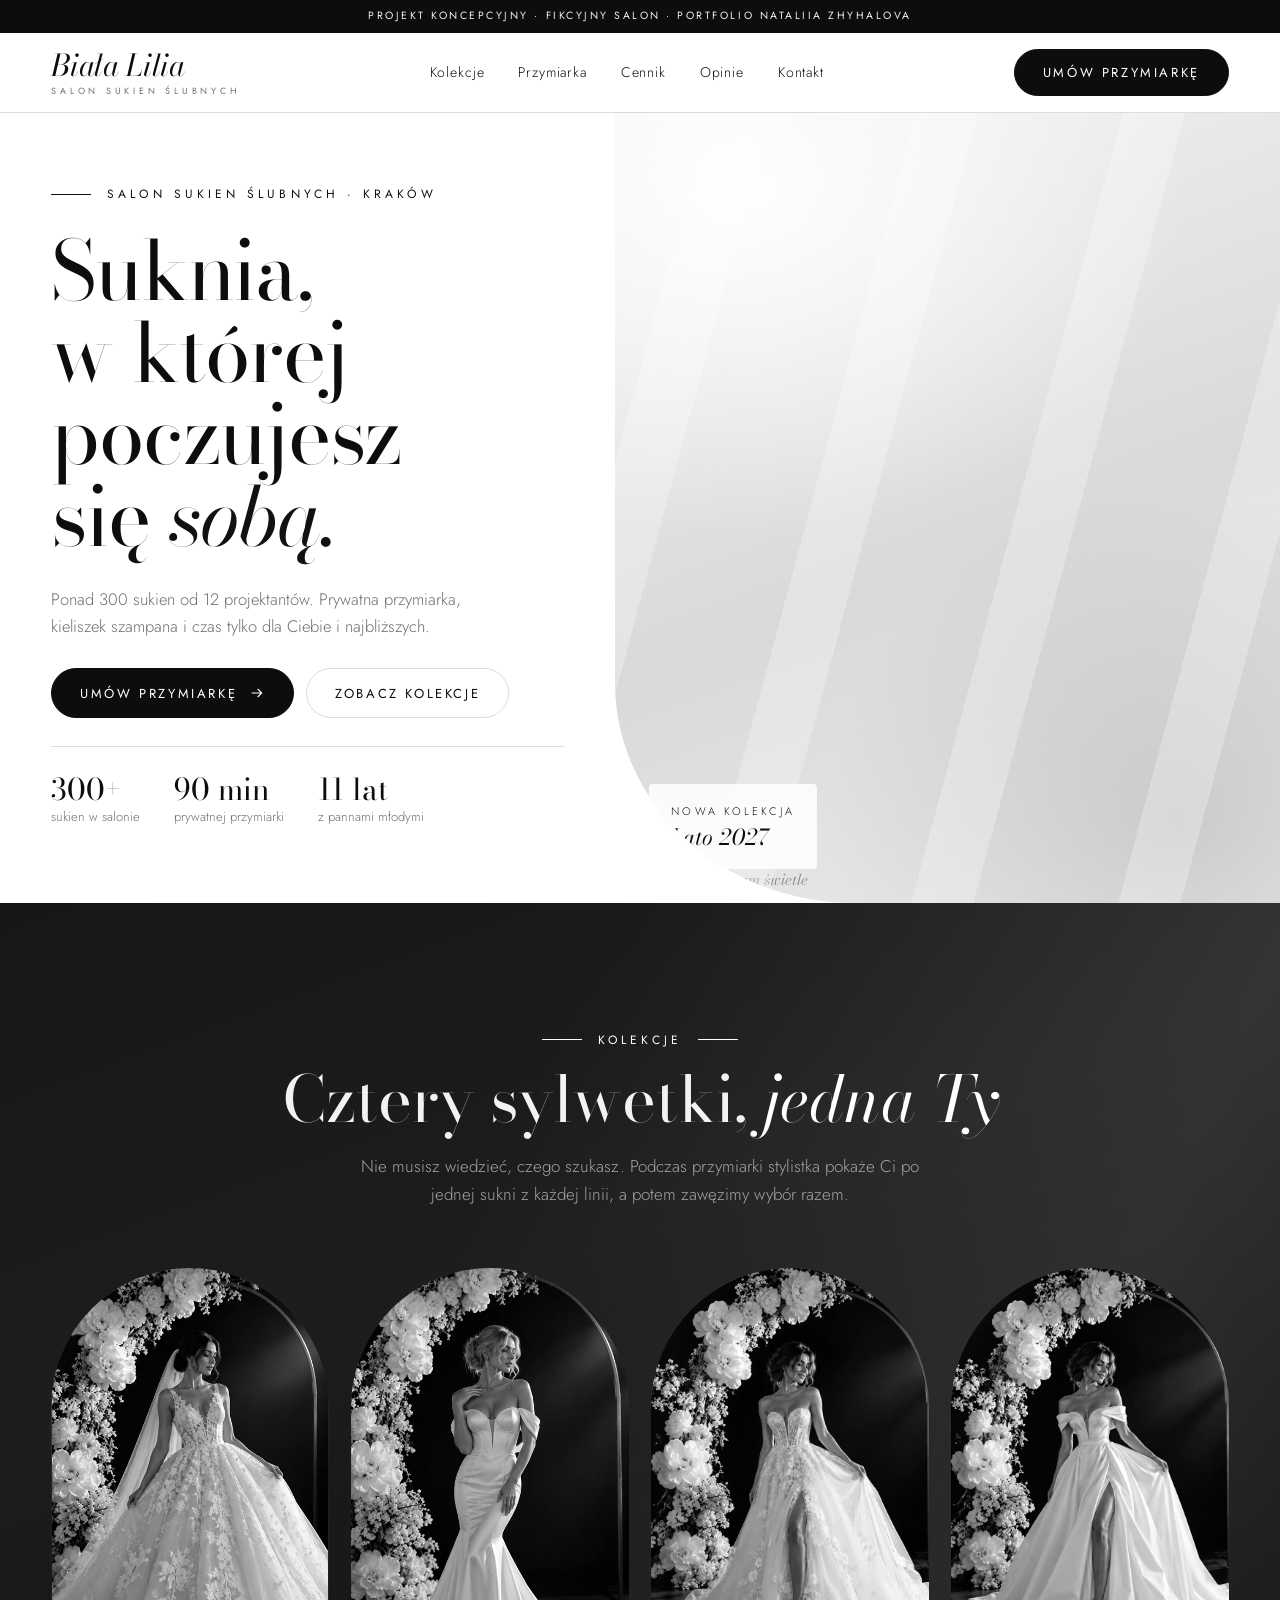
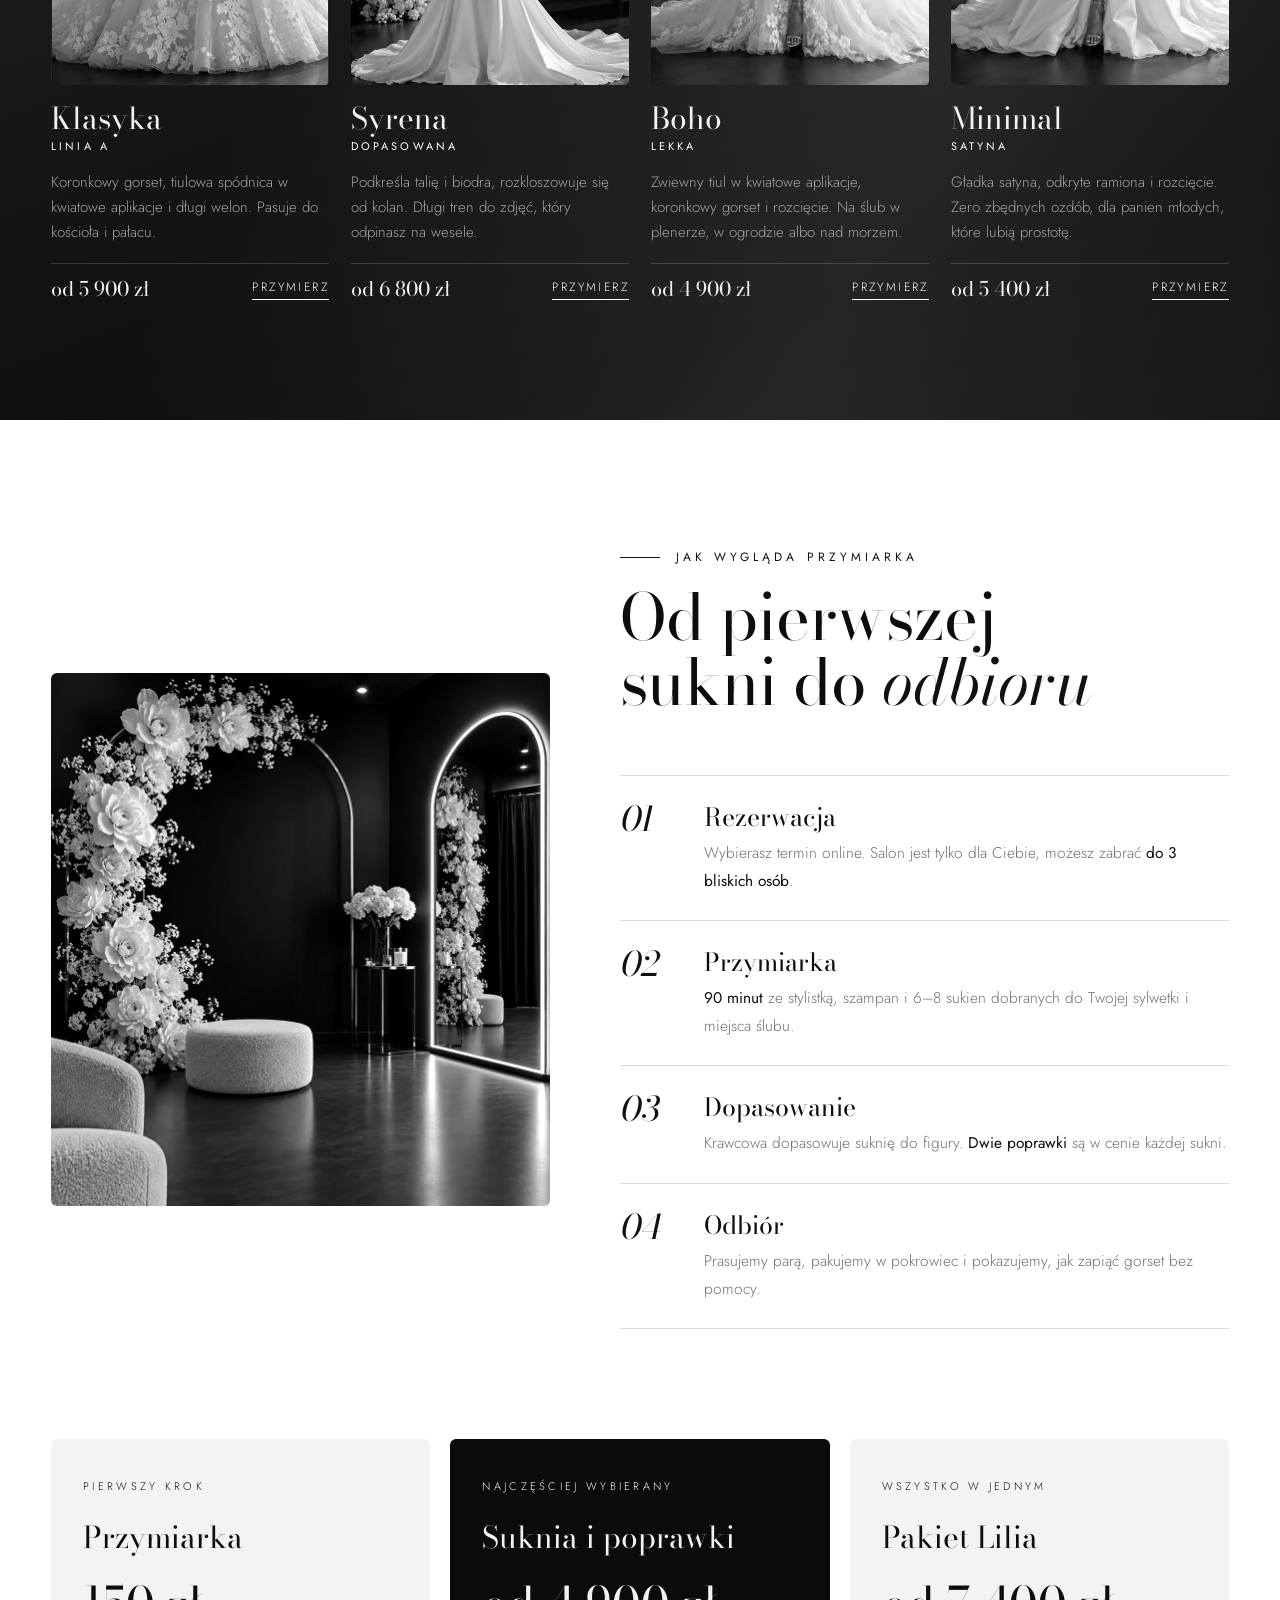
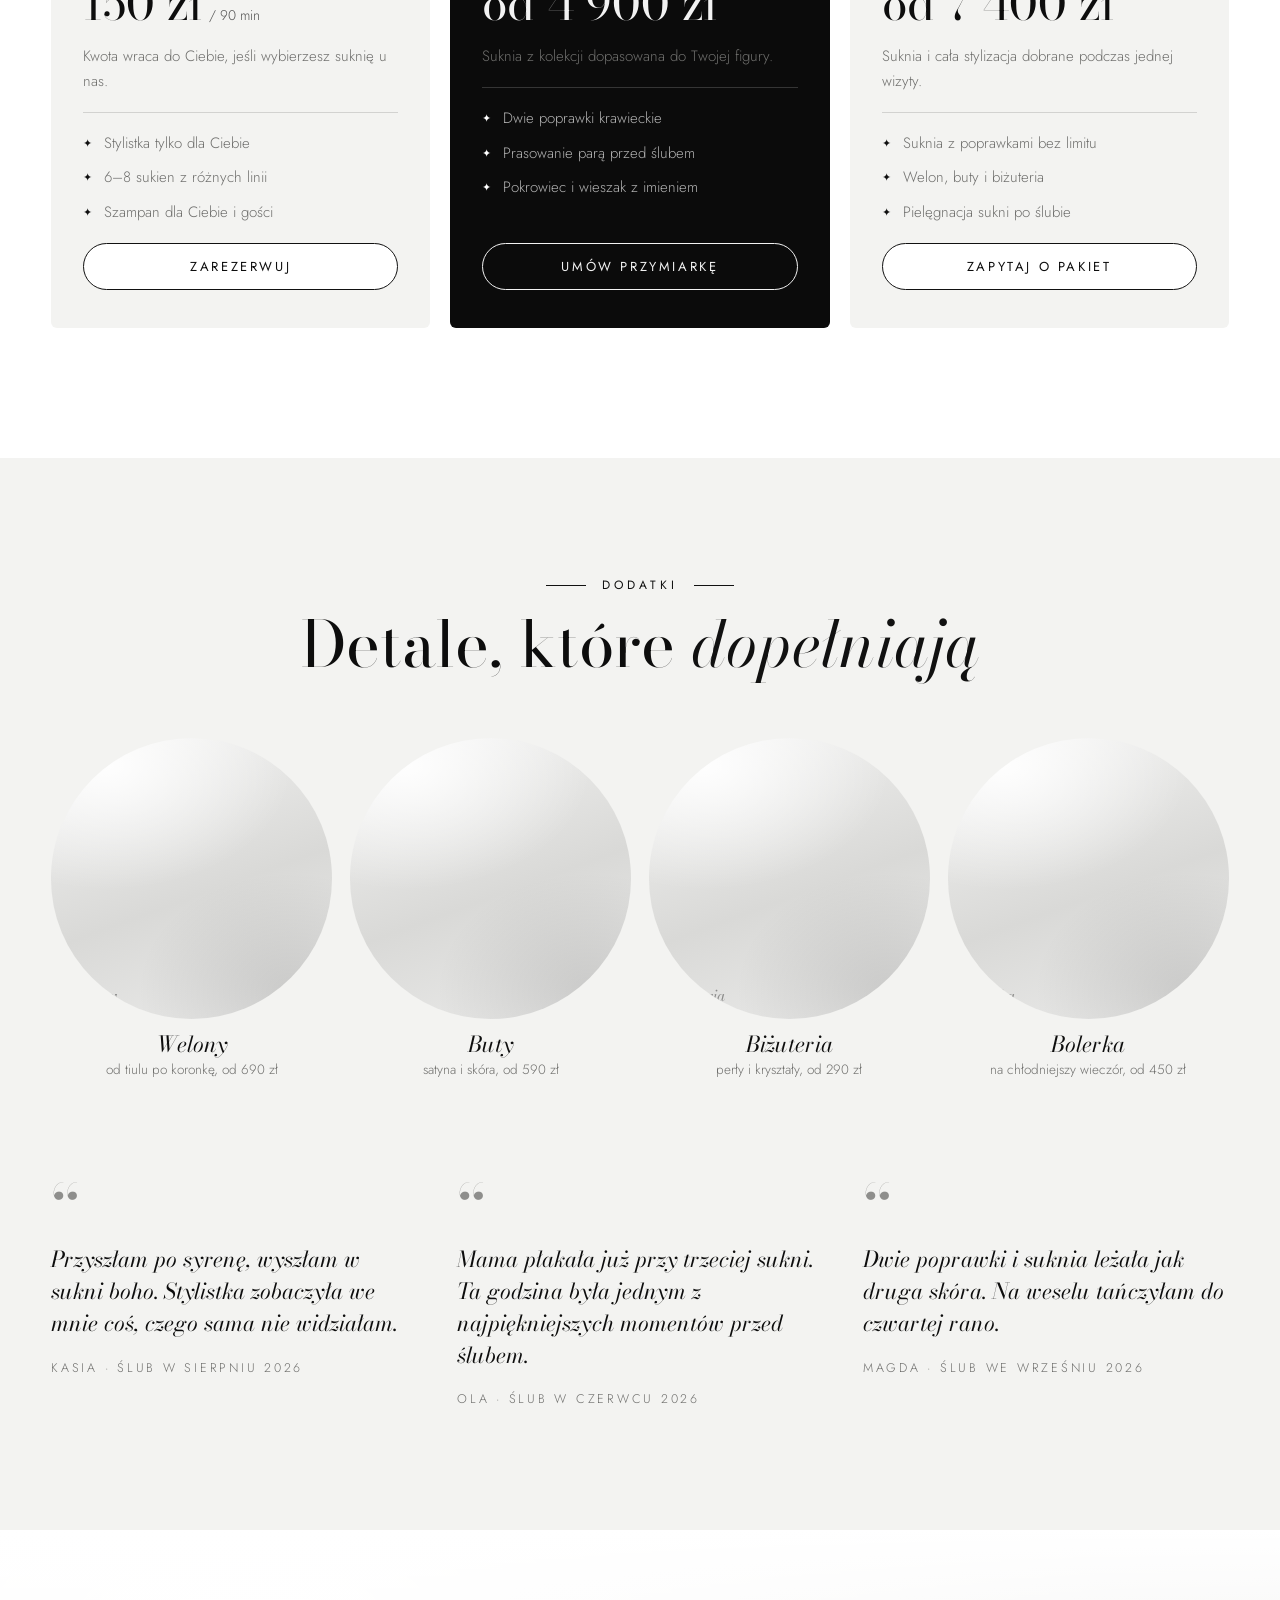
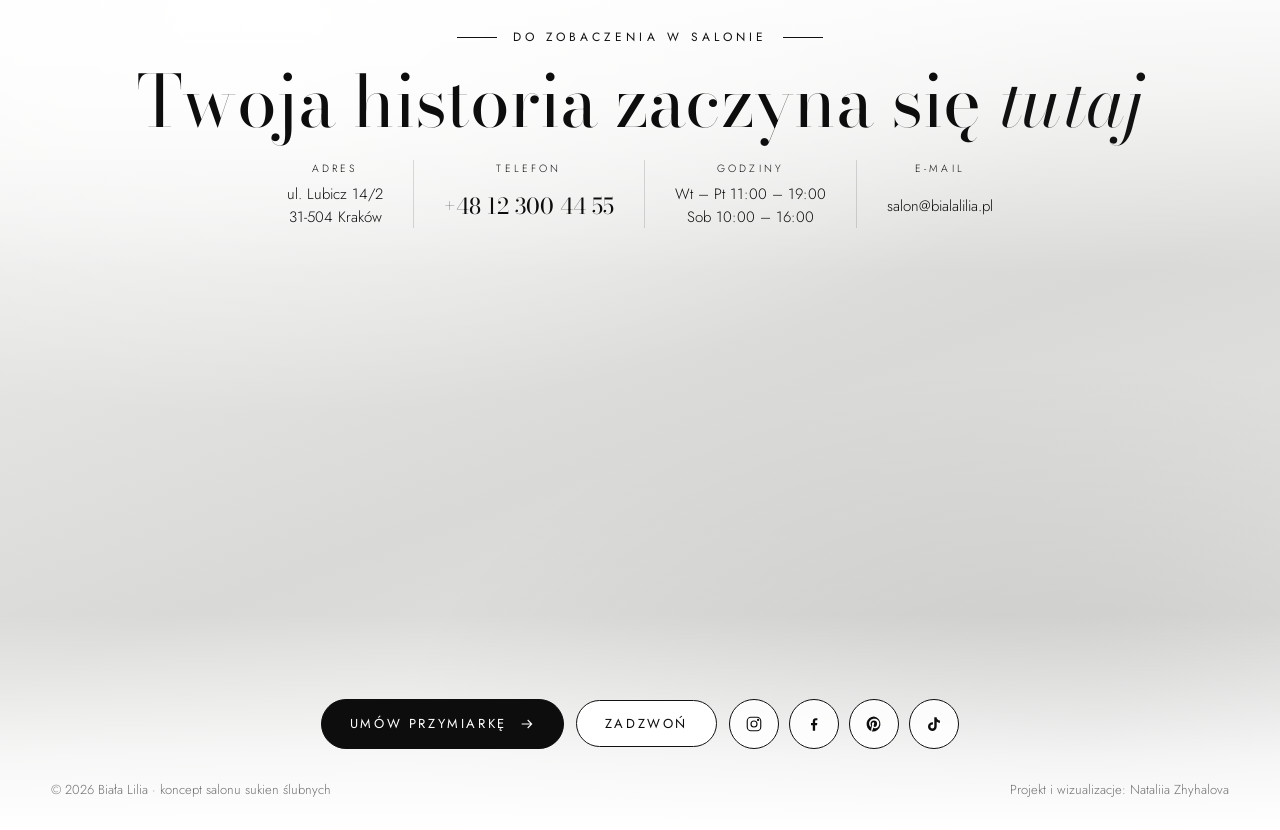
==== lilia/index.html @ 5c34ba6a "Biała Lilia: replace Boho photo with a full-length 2:3 version Co-Authored-By: Claude Opus 5.5 <nore" ====
<!doctype html>
<html lang="pl">
<head>
<meta charset="utf-8">
<meta name="viewport" content="width=device-width, initial-scale=1, viewport-fit=cover">
<title>Biała Lilia — salon sukien ślubnych</title>
<meta name="claude:viewport-fit-sides" content="cover">
<meta name="description" content="Biała Lilia — salon sukien ślubnych w Krakowie. Prywatne przymiarki, ponad 300 sukien, poprawki krawieckie w cenie. Projekt koncepcyjny.">
<link rel="preconnect" href="https://fonts.googleapis.com">
<link rel="preconnect" href="https://fonts.gstatic.com" crossorigin>
<link rel="stylesheet" href="https://fonts.googleapis.com/css2?family=Bodoni+Moda:ital,opsz,wght@0,6..96,400..700;1,6..96,400..600&family=Jost:wght@300;400;500&display=swap">
<style>
/* Black-and-white bridal lookbook: white and black sections alternate like a fashion editorial.
   Layout: a bridal lookbook. Light arrival (veil hero) → silk-lined collections → the fitting ritual → accessories and brides' words → the bride walks away, contacts float above. */
:root {
  --paper: #ffffff;
  --ivory: #f3f3f1;
  --silk: #e7e7e5;
  --champagne: #bdbdbb;
  --gold: #111111;
  --rose: #8e8e8c;
  --ink: #0d0d0d;
  --muted: #6f6f6d;
  --line: rgba(13,13,13,.14);
  --night: #0b0b0b;
  --display: "Bodoni Moda", "Didot", "Bodoni 72", Georgia, serif;
  --body: "Jost", "Futura", "Avenir Next", Arial, sans-serif;
  --gutter: max(20px, 4vw);
  color-scheme: light;
}
* { box-sizing: border-box; }
html { scroll-behavior: smooth; background: var(--paper); }
body { margin: 0; background: var(--paper); color: var(--ink); font: 300 17px/1.65 var(--body); -webkit-font-smoothing: antialiased; overflow-x: hidden; }
body::before { content: ""; position: fixed; inset: 0 0 auto; height: env(safe-area-inset-top, 0px); z-index: 60; background: var(--paper); }
img, video { max-width: 100%; display: block; }
a { color: inherit; text-decoration: none; }
:focus-visible { outline: 1.5px solid var(--gold); outline-offset: 4px; }
.wrap {
  width: 100%; max-width: 1280px; margin-inline: auto;
  padding-left: max(var(--gutter), env(safe-area-inset-left, 0px));
  padding-right: max(var(--gutter), env(safe-area-inset-right, 0px));
}
.label { font: 400 12px/1.2 var(--body); letter-spacing: .34em; text-transform: uppercase; color: var(--gold); display: flex; align-items: center; gap: 16px; }
.label::before { content: ""; width: 40px; height: 1px; background: currentColor; }
h1, h2, h3 { font-family: var(--display); font-weight: 400; margin: 0; text-wrap: balance; }
h1 em, h2 em { font-style: italic; color: var(--gold); }

/* buttons: ivory with a thin gold edge */
.btn {
  display: inline-flex; align-items: center; gap: 12px; padding: 16px 28px; border-radius: 999px;
  background: var(--paper); color: var(--ink); border: 1px solid var(--gold);
  font: 400 13px/1 var(--body); letter-spacing: .2em; text-transform: uppercase; cursor: pointer;
  transition: background .4s ease, color .4s ease, box-shadow .4s ease;
}
.btn:hover { background: var(--ink); color: var(--paper); border-color: var(--ink); box-shadow: 0 14px 30px -16px rgba(0,0,0,.6); }
.btn--solid { background: var(--ink); color: var(--paper); border-color: var(--ink); }
.btn--solid:hover { background: var(--paper); color: var(--ink); border-color: var(--ink); }
.btn--ghost { border-color: var(--line); background: transparent; }
.btn svg { width: 16px; height: 16px; }

/* demo strip + header */
.demo { background: var(--ink); color: #f2f2f2; text-align: center; font: 400 10.5px/1.4 var(--body); letter-spacing: .24em; text-transform: uppercase; padding: 9px var(--gutter); }
.nav { position: sticky; top: env(safe-area-inset-top, 0px); z-index: 50; background: rgba(255,255,255,.88); backdrop-filter: blur(12px); -webkit-backdrop-filter: blur(12px); border-bottom: 1px solid var(--line); }
.nav .wrap { display: flex; align-items: center; justify-content: space-between; gap: 24px; padding-block: 16px; }
.logo { display: grid; line-height: 1; gap: 6px; }
.logo b { font: italic 400 30px/1 var(--display); letter-spacing: -.01em; }
.logo small { font: 400 9px/1 var(--body); letter-spacing: .42em; text-transform: uppercase; color: var(--muted); }
.nav ul { display: flex; gap: 34px; list-style: none; margin: 0; padding: 0; font-size: 14px; letter-spacing: .06em; }
.nav ul a { position: relative; padding-block: 6px; }
.nav ul a::after { content: ""; position: absolute; left: 0; right: 0; bottom: 0; height: 1px; background: var(--gold); transform: scaleX(0); transition: transform .35s ease; }
.nav ul a:hover::after { transform: scaleX(1); }
.menu-btn { display: none; width: 44px; height: 44px; border-radius: 50%; border: 1px solid var(--line); background: transparent; color: var(--ink); cursor: pointer; }
.menu-btn svg { width: 18px; height: 18px; margin: auto; }

/* image slots: soft silk placeholders until the photos arrive */
.ph {
  position: relative; overflow: hidden; background-color: var(--silk);
  background-image:
    radial-gradient(120% 80% at 20% 10%, rgba(255,255,255,.95), transparent 55%),
    radial-gradient(90% 70% at 85% 90%, rgba(0,0,0,.12), transparent 60%),
    linear-gradient(160deg, #f4f4f3 0%, #d9d9d7 55%, #ececeb 100%);
}
.ph::after {
  content: attr(data-label); position: absolute; left: 18px; bottom: 16px;
  font: italic 400 15px/1 var(--display); color: rgba(13,13,13,.4);
}
.ph img, .ph video { position: absolute; inset: 0; width: 100%; height: 100%; object-fit: cover; filter: grayscale(1) contrast(1.05); }
.ph:has(img, video)::after { content: none; }

/* hero */
.hero { display: grid; grid-template-columns: minmax(0, 1fr) minmax(0, 1.08fr); min-height: calc(100svh - 110px); }
.hero__copy { display: grid; align-content: center; gap: 28px; padding: 70px max(var(--gutter), env(safe-area-inset-left, 0px)) 70px max(var(--gutter), env(safe-area-inset-left, 0px)); max-width: 680px; justify-self: end; width: 100%; }
.hero h1 { font-size: clamp(46px, 6.4vw, 96px); line-height: 1; letter-spacing: -.015em; }
.hero p { margin: 0; max-width: 44ch; color: var(--muted); font-size: clamp(16px, 1.3vw, 19px); }
.hero__cta { display: flex; flex-wrap: wrap; gap: 12px; }
.hero__facts { display: flex; gap: 34px; padding-top: 26px; border-top: 1px solid var(--line); font-size: 13px; color: var(--muted); flex-wrap: wrap; }
.hero__facts b { display: block; font: 400 30px/1.1 var(--display); color: var(--ink); font-variant-numeric: lining-nums; }
.hero__media { min-height: 520px; border-bottom-left-radius: 240px 220px; }
.hero__media::before {
  content: ""; position: absolute; inset: -20%; pointer-events: none; z-index: 1; mix-blend-mode: soft-light;
  background: repeating-linear-gradient(105deg, transparent 0 60px, rgba(255,255,255,.55) 60px 120px, transparent 120px 200px);
  animation: rays 14s linear infinite;
}
@keyframes rays { to { transform: translateX(200px); } }
.petals { position: absolute; inset: 0; z-index: 2; pointer-events: none; overflow: hidden; }
.petals i {
  position: absolute; top: -40px; width: 14px; height: 18px; border-radius: 80% 0 80% 0; opacity: .8;
  background: linear-gradient(135deg, #fff 0%, #e2e2e0 70%);
  box-shadow: 0 2px 6px rgba(0,0,0,.12);
  animation: fall linear infinite;
}
@keyframes fall {
  0% { transform: translate(0, 0) rotate(0deg); opacity: 0; }
  10% { opacity: .85; }
  100% { transform: translate(var(--dx, 80px), 110vh) rotate(540deg); opacity: 0; }
}
.hero__badge {
  position: absolute; left: 34px; bottom: 34px; z-index: 3; display: grid; gap: 4px;
  padding: 18px 22px; background: rgba(255,255,255,.85); backdrop-filter: blur(8px); -webkit-backdrop-filter: blur(8px); border-radius: 4px;
}
.hero__badge small { font-size: 11px; letter-spacing: .28em; text-transform: uppercase; color: var(--gold); }
.hero__badge b { font: italic 400 22px/1.2 var(--display); }

/* collections on silk */
.silk { position: relative; isolation: isolate; overflow: hidden; padding-block: 130px 120px; background: var(--night); color: #f2f2f2;
  --line: rgba(255,255,255,.16); --muted: #a3a3a1; --gold: #ffffff; }
.silk__bg { position: absolute; inset: 0; z-index: -1; }
.silk__bg video { width: 100%; height: 100%; object-fit: cover; opacity: .45; filter: grayscale(1); }
.silk__bg::before {
  content: ""; position: absolute; inset: -30%;
  background:
    linear-gradient(115deg, transparent 20%, rgba(255,255,255,.10) 32%, transparent 44%),
    linear-gradient(115deg, transparent 52%, rgba(255,255,255,.07) 62%, transparent 74%),
    linear-gradient(160deg, #111, #1d1d1d 40%, #0c0c0c 70%, #191919);
  background-size: 200% 200%, 240% 240%, 100% 100%;
  animation: sheen 16s ease-in-out infinite alternate;
}
.silk__bg:has(video)::before { opacity: .5; }
@keyframes sheen { from { background-position: 0% 0%, 100% 0%, 0 0; } to { background-position: 100% 100%, 0% 100%, 0 0; } }
.head { display: grid; gap: 20px; margin-bottom: 60px; max-width: 760px; }
.head h2 { font-size: clamp(38px, 5vw, 72px); line-height: 1.02; }
.head p { margin: 0; color: var(--muted); max-width: 56ch; }
.head--center { margin-inline: auto; text-align: center; justify-items: center; }
.head--center .label::after { content: ""; width: 40px; height: 1px; background: currentColor; }
.collections { display: grid; grid-template-columns: repeat(4, minmax(0, 1fr)); gap: 22px; }
.coll { display: grid; gap: 18px; align-content: start; min-width: 0; }
.coll .ph { aspect-ratio: 2 / 3; border-radius: 200px 200px 6px 6px; background: #000; transition: transform .6s ease, box-shadow .6s ease; }
.coll:hover .ph { transform: translateY(-6px); box-shadow: 0 30px 60px -30px rgba(0,0,0,.9); }
.silk .ph { background-image: radial-gradient(120% 80% at 20% 10%, rgba(255,255,255,.22), transparent 55%), linear-gradient(160deg, #3a3a39, #1c1c1b 60%, #2b2b2a); }
.silk .ph::after { color: rgba(255,255,255,.45); }
.coll .ph img { transition: transform 1.2s ease; object-fit: contain; object-position: 50% 100%; }
.coll:hover .ph img { transform: scale(1.03); }
.coll h3 { font-size: 30px; line-height: 1; }
.coll h3 small { display: block; margin-top: 8px; font: 400 11px/1 var(--body); letter-spacing: .28em; text-transform: uppercase; color: var(--gold); }
.coll p { margin: 0; font-size: 15px; color: var(--muted); }
.coll__foot { display: flex; justify-content: space-between; align-items: center; gap: 10px; padding-top: 14px; border-top: 1px solid var(--line); font-size: 14px; }
.coll__foot b { font: 400 20px/1 var(--display); font-variant-numeric: lining-nums; }
.coll__foot a { font-size: 12px; letter-spacing: .2em; text-transform: uppercase; color: var(--gold); border-bottom: 1px solid currentColor; padding-bottom: 2px; }

/* fitting ritual */
.ritual { padding-block: 130px; background: var(--paper); }
.ritual__grid { display: grid; grid-template-columns: minmax(0, .9fr) minmax(0, 1.1fr); gap: 70px; align-items: center; }
.ritual__img { aspect-ratio: 1212 / 1297; border-radius: 6px; }
.steps { list-style: none; margin: 0; padding: 0; display: grid; gap: 0; counter-reset: s; }
.steps li { display: grid; grid-template-columns: 64px 1fr; gap: 20px; padding: 26px 0; border-top: 1px solid var(--line); }
.steps li:last-child { border-bottom: 1px solid var(--line); }
.steps li::before { counter-increment: s; content: "0" counter(s); font: italic 400 34px/1 var(--display); color: var(--gold); }
.steps b { display: block; font: 400 25px/1.2 var(--display); margin-bottom: 6px; }
.steps span { color: var(--muted); font-size: 15.5px; }
.steps em { font-style: normal; color: var(--ink); font-weight: 400; }

.packages { display: grid; grid-template-columns: repeat(3, minmax(0, 1fr)); gap: 20px; margin-top: 110px; }
.pkg { display: flex; flex-direction: column; gap: 18px; padding: 38px 32px; background: var(--ivory); border-radius: 6px; min-width: 0; }
.pkg--feature { background: var(--night); color: #f2f2f2; --gold: #ffffff; }
.pkg--feature p, .pkg--feature li { color: rgba(242,242,242,.72); }
.pkg small { font-size: 11px; letter-spacing: .3em; text-transform: uppercase; color: var(--gold); }
.pkg h3 { font-size: 30px; }
.pkg .price { font: 400 46px/1 var(--display); font-variant-numeric: lining-nums; }
.pkg .price span { font: 300 14px/1 var(--body); margin-left: 6px; opacity: .7; }
.pkg p { margin: 0; color: var(--muted); font-size: 15px; }
.pkg ul { list-style: none; margin: 0; padding: 18px 0 0; border-top: 1px solid var(--line); display: grid; gap: 10px; font-size: 15px; color: var(--muted); }
.pkg--feature ul { border-color: rgba(242,242,242,.18); }
.pkg li { display: flex; gap: 12px; }
.pkg li::before { content: "✦"; color: var(--gold); font-size: 11px; line-height: 2.2; }
.pkg .btn { margin-top: auto; justify-content: center; }
.pkg--feature .btn { background: transparent; color: #f2f2f2; border-color: #f2f2f2; }
.pkg--feature .btn:hover { background: #fff; color: var(--ink); }

/* accessories + reviews */
.extras { padding-block: 120px; background: var(--ivory); }
.acc { display: grid; grid-template-columns: repeat(4, minmax(0, 1fr)); gap: 18px; }
.acc figure { margin: 0; display: grid; gap: 12px; min-width: 0; }
.acc .ph { aspect-ratio: 1; border-radius: 50%; }
.acc figcaption { text-align: center; font: italic 400 22px/1.2 var(--display); }
.acc figcaption small { display: block; font: 300 13.5px/1.4 var(--body); color: var(--muted); font-style: normal; margin-top: 4px; }
.reviews { display: grid; grid-template-columns: repeat(3, minmax(0, 1fr)); gap: 40px; margin-top: 110px; }
.review { margin: 0; display: grid; gap: 18px; align-content: start; min-width: 0; }
.review blockquote { margin: 0; font: italic 400 22px/1.45 var(--display); }
.review blockquote::before { content: "“"; display: block; font: 400 70px/.6 var(--display); color: var(--rose); margin-bottom: 12px; }
.review figcaption { font-size: 12.5px; letter-spacing: .22em; text-transform: uppercase; color: var(--muted); }

/* finale */
.finale { position: relative; isolation: isolate; overflow: hidden; min-height: 100svh; display: flex; flex-direction: column; color: var(--ink); }
.finale__media { position: absolute; inset: 0; z-index: -2; }
.finale__media.ph::after { content: none; }
.finale::before { content: ""; position: absolute; inset: 0; z-index: -1; background: linear-gradient(180deg, var(--paper) 0%, rgba(255,255,255,.65) 18%, transparent 38%, transparent 76%, rgba(255,255,255,.78) 92%, var(--paper) 100%); }
.finale__top { padding-block: 100px 0; display: grid; gap: 22px; justify-items: center; text-align: center; }
.finale__top .label::after { content: ""; width: 40px; height: 1px; background: currentColor; }
.finale h2 { font-size: clamp(40px, 5.6vw, 84px); line-height: 1; }
.info { display: flex; flex-wrap: wrap; justify-content: center; gap: 14px 0; }
.info div { padding: 0 30px; display: grid; gap: 6px; justify-items: center; min-width: 0; }
.info div + div { border-left: 1px solid var(--line); }
.info small { font-size: 10.5px; letter-spacing: .3em; text-transform: uppercase; color: var(--gold); }
.info span { font-size: 15px; line-height: 1.5; }
.info .big { font: 400 22px/1.3 var(--display); font-variant-numeric: lining-nums; }
.finale__spacer { flex: 1; min-height: 30svh; }
.actions { display: flex; flex-wrap: wrap; justify-content: center; align-items: center; gap: 12px; }
.socials { display: flex; gap: 10px; }
.social { width: 50px; height: 50px; border-radius: 50%; display: grid; place-items: center; background: rgba(255,255,255,.88); border: 1px solid var(--ink); transition: background .3s ease, color .3s ease; }
.social:hover { background: var(--ink); color: var(--paper); }
.social svg { width: 18px; height: 18px; }
footer { padding-block: 30px; display: flex; flex-wrap: wrap; justify-content: space-between; gap: 12px; font-size: 13px; color: var(--muted); }

/* booking dialog */
.dialog { width: min(480px, calc(100vw - 32px)); padding: 0; border: 0; border-radius: 6px; background: var(--paper); color: var(--ink); box-shadow: 0 40px 80px -30px rgba(0,0,0,.5); }
.dialog::backdrop { background: rgba(0,0,0,.4); backdrop-filter: blur(6px); }
.book { padding: 40px 34px 32px; display: grid; gap: 16px; position: relative; }
.book h3 { font-size: 34px; }
.book h3 em { font-style: italic; color: var(--gold); }
.book > p { margin: -6px 0 4px; color: var(--muted); font-size: 15px; }
.close { position: absolute; top: 16px; right: 16px; width: 40px; height: 40px; border-radius: 50%; border: 1px solid var(--line); background: transparent; color: var(--ink); cursor: pointer; display: grid; place-items: center; }
.close svg { width: 16px; height: 16px; }
.field { display: grid; gap: 7px; }
.field label { font-size: 11px; letter-spacing: .24em; text-transform: uppercase; color: var(--muted); }
.field input, .field select { width: 100%; padding: 14px 16px; border-radius: 4px; border: 1px solid var(--line); background: #fff; color: var(--ink); font: 400 15px/1.2 var(--body); }
.field input:focus, .field select:focus { outline: none; border-color: var(--gold); }
.row2 { display: grid; grid-template-columns: 1fr 1fr; gap: 12px; }
.book .btn { justify-content: center; margin-top: 6px; }
.ok { margin: 0; padding: 14px 16px; background: var(--ivory); border-radius: 4px; font-size: 14.5px; }

/* responsive */
@media (max-width: 1080px) {
  .collections, .acc { grid-template-columns: repeat(2, minmax(0, 1fr)); }
  .packages, .reviews { grid-template-columns: minmax(0, 1fr); }
  .packages { max-width: 560px; }
  .ritual__grid { grid-template-columns: minmax(0, 1fr); gap: 50px; }
  .ritual__img { max-width: 520px; }
}
@media (max-width: 860px) {
  .nav ul, .nav .btn { display: none; }
  .menu-btn { display: grid; }
  .nav.is-open ul { display: grid; position: absolute; top: 100%; left: 0; right: 0; background: var(--paper); border-bottom: 1px solid var(--line); padding: 6px max(var(--gutter), env(safe-area-inset-right, 0px)) 16px max(var(--gutter), env(safe-area-inset-left, 0px)); gap: 0; }
  .nav.is-open ul a { display: block; padding: 15px 0; border-bottom: 1px solid var(--line); font-size: 16px; }
  .hero { grid-template-columns: minmax(0, 1fr); min-height: 0; }
  .hero__media { min-height: 0; aspect-ratio: 4 / 3; border-radius: 0 0 0 140px; order: -1; }
  .hero__copy { justify-self: stretch; padding-block: 44px 64px; max-width: none; }
  .info div { padding: 0 18px; }
}
@media (max-width: 600px) {
  .collections { grid-template-columns: minmax(0, 1fr); }
  .silk, .ritual, .extras { padding-block: 90px; }
  .row2 { grid-template-columns: minmax(0, 1fr); }
  .info { display: grid; grid-template-columns: 1fr 1fr; gap: 20px 10px; }
  .info div { padding: 0; }
  .info div + div { border-left: 0; }
  .book { padding: 34px 22px 24px; }
  .hero__badge { left: 16px; bottom: 16px; }
}
@media (prefers-reduced-motion: reduce) {
  *, *::before, *::after { animation: none !important; transition: none !important; }
  .petals { display: none; }
  html { scroll-behavior: auto; }
}
</style>
</head>
<body>

<div class="demo">Projekt koncepcyjny · fikcyjny salon · portfolio Nataliia Zhyhalova</div>

<header class="nav" id="nav">
  <div class="wrap">
    <a class="logo" href="#top" aria-label="Biała Lilia, strona główna"><b>Biała Lilia</b><small>Salon sukien ślubnych</small></a>
    <ul id="menu">
      <li><a href="#kolekcje">Kolekcje</a></li>
      <li><a href="#przymiarka">Przymiarka</a></li>
      <li><a href="#cennik">Cennik</a></li>
      <li><a href="#opinie">Opinie</a></li>
      <li><a href="#kontakt">Kontakt</a></li>
    </ul>
    <a class="btn btn--solid" href="#book">Umów przymiarkę</a>
    <button class="menu-btn" id="menuBtn" aria-label="Otwórz menu" aria-expanded="false" aria-controls="menu">
      <svg viewBox="0 0 24 24" fill="none" stroke="currentColor" stroke-width="1.4"><path d="M3 8h18M3 16h18"/></svg>
    </button>
  </div>
</header>

<main>
  <section class="hero" id="top">
    <div class="hero__copy">
      <div class="label">Salon sukien ślubnych · Kraków</div>
      <h1>Suknia, w której poczujesz się <em>sobą.</em></h1>
      <p>Ponad 300 sukien od 12 projektantów. Prywatna przymiarka, kieliszek szampana i czas tylko dla Ciebie i najbliższych.</p>
      <div class="hero__cta">
        <a class="btn btn--solid" href="#book">Umów przymiarkę
          <svg viewBox="0 0 24 24" fill="none" stroke="currentColor" stroke-width="1.6"><path d="M4 12h15M13 6l6 6-6 6"/></svg></a>
        <a class="btn btn--ghost" href="#kolekcje">Zobacz kolekcje</a>
      </div>
      <div class="hero__facts">
        <div><b>300+</b>sukien w salonie</div>
        <div><b>90 min</b>prywatnej przymiarki</div>
        <div><b>11 lat</b>z pannami młodymi</div>
      </div>
    </div>
    <div class="hero__media ph" data-label="Welon w porannym świetle">
      <div class="petals" aria-hidden="true">
        <i style="left:12%;animation-duration:13s;animation-delay:-2s;--dx:60px"></i>
        <i style="left:30%;animation-duration:16s;animation-delay:-9s;--dx:-40px;transform:scale(.8)"></i>
        <i style="left:48%;animation-duration:12s;animation-delay:-5s;--dx:90px"></i>
        <i style="left:63%;animation-duration:18s;animation-delay:-12s;--dx:-70px"></i>
        <i style="left:78%;animation-duration:14s;animation-delay:-1s;--dx:50px"></i>
        <i style="left:90%;animation-duration:17s;animation-delay:-7s;--dx:-30px"></i>
      </div>
      <div class="hero__badge"><small>Nowa kolekcja</small><b>Lato 2027</b></div>
    </div>
  </section>

  <section class="silk" id="kolekcje">
    <div class="silk__bg" aria-hidden="true"></div>
    <div class="wrap">
      <div class="head head--center">
        <div class="label">Kolekcje</div>
        <h2>Cztery sylwetki, <em>jedna Ty</em></h2>
        <p>Nie musisz wiedzieć, czego szukasz. Podczas przymiarki stylistka pokaże Ci po jednej sukni z każdej linii, a potem zawęzimy wybór razem.</p>
      </div>
      <div class="collections">
        <article class="coll">
          <div class="ph" data-label="Klasyka"><img src="assets/klasyka.webp" alt="Panna młoda w koronkowej sukni balowej z welonem" loading="lazy"></div>
          <h3>Klasyka<small>Linia A</small></h3>
          <p>Koronkowy gorset, tiulowa spódnica w kwiatowe aplikacje i długi welon. Pasuje do kościoła i pałacu.</p>
          <div class="coll__foot"><b>od 5 900 zł</b><a href="#book" data-pick="Klasyka">Przymierz</a></div>
        </article>
        <article class="coll">
          <div class="ph" data-label="Syrena"><img src="assets/syrena.webp" alt="Panna młoda w atłasowej sukni syrena z odkrytymi ramionami" loading="lazy"></div>
          <h3>Syrena<small>Dopasowana</small></h3>
          <p>Podkreśla talię i biodra, rozkloszowuje się od kolan. Długi tren do zdjęć, który odpinasz na wesele.</p>
          <div class="coll__foot"><b>od 6 800 zł</b><a href="#book" data-pick="Syrena">Przymierz</a></div>
        </article>
        <article class="coll">
          <div class="ph" data-label="Boho"><img src="assets/boho.webp" alt="Panna młoda w zwiewnej tiulowej sukni z koronkowym gorsetem i rozcięciem" loading="lazy"></div>
          <h3>Boho<small>Lekka</small></h3>
          <p>Zwiewny tiul w kwiatowe aplikacje, koronkowy gorset i rozcięcie. Na ślub w plenerze, w ogrodzie albo nad morzem.</p>
          <div class="coll__foot"><b>od 4 900 zł</b><a href="#book" data-pick="Boho">Przymierz</a></div>
        </article>
        <article class="coll">
          <div class="ph" data-label="Minimal"><img src="assets/minimal.webp" alt="Panna młoda w gładkiej atłasowej sukni z rozcięciem" loading="lazy"></div>
          <h3>Minimal<small>Satyna</small></h3>
          <p>Gładka satyna, odkryte ramiona i rozcięcie. Zero zbędnych ozdób, dla panien młodych, które lubią prostotę.</p>
          <div class="coll__foot"><b>od 5 400 zł</b><a href="#book" data-pick="Minimal">Przymierz</a></div>
        </article>
      </div>
    </div>
  </section>

  <section class="ritual" id="przymiarka">
    <div class="wrap">
      <div class="ritual__grid">
        <div class="ritual__img ph" data-label="Przymierzalnia"><img src="assets/przymierzalnia.webp" alt="Przymierzalnia z kwiatową bramą, lustrem i pufami" loading="lazy"></div>
        <div>
          <div class="head">
            <div class="label">Jak wygląda przymiarka</div>
            <h2>Od pierwszej sukni do <em>odbioru</em></h2>
          </div>
          <ol class="steps">
            <li><div><b>Rezerwacja</b><span>Wybierasz termin online. Salon jest tylko dla Ciebie, możesz zabrać <em>do 3 bliskich osób</em>.</span></div></li>
            <li><div><b>Przymiarka</b><span><em>90 minut</em> ze stylistką, szampan i 6–8 sukien dobranych do Twojej sylwetki i miejsca ślubu.</span></div></li>
            <li><div><b>Dopasowanie</b><span>Krawcowa dopasowuje suknię do figury. <em>Dwie poprawki</em> są w cenie każdej sukni.</span></div></li>
            <li><div><b>Odbiór</b><span>Prasujemy parą, pakujemy w pokrowiec i pokazujemy, jak zapiąć gorset bez pomocy.</span></div></li>
          </ol>
        </div>
      </div>

      <div class="packages" id="cennik">
        <div class="pkg">
          <small>Pierwszy krok</small>
          <h3>Przymiarka</h3>
          <div class="price">150 zł<span>/ 90 min</span></div>
          <p>Kwota wraca do Ciebie, jeśli wybierzesz suknię u nas.</p>
          <ul><li>Stylistka tylko dla Ciebie</li><li>6–8 sukien z różnych linii</li><li>Szampan dla Ciebie i gości</li></ul>
          <a class="btn" href="#book" data-pick="Przymiarka">Zarezerwuj</a>
        </div>
        <div class="pkg pkg--feature">
          <small>Najczęściej wybierany</small>
          <h3>Suknia i poprawki</h3>
          <div class="price">od 4 900 zł</div>
          <p>Suknia z kolekcji dopasowana do Twojej figury.</p>
          <ul><li>Dwie poprawki krawieckie</li><li>Prasowanie parą przed ślubem</li><li>Pokrowiec i wieszak z imieniem</li></ul>
          <a class="btn" href="#book" data-pick="Suknia i poprawki">Umów przymiarkę</a>
        </div>
        <div class="pkg">
          <small>Wszystko w jednym</small>
          <h3>Pakiet Lilia</h3>
          <div class="price">od 7 400 zł</div>
          <p>Suknia i cała stylizacja dobrane podczas jednej wizyty.</p>
          <ul><li>Suknia z poprawkami bez limitu</li><li>Welon, buty i biżuteria</li><li>Pielęgnacja sukni po ślubie</li></ul>
          <a class="btn" href="#book" data-pick="Pakiet Lilia">Zapytaj o pakiet</a>
        </div>
      </div>
    </div>
  </section>

  <section class="extras" id="opinie">
    <div class="wrap">
      <div class="head head--center">
        <div class="label">Dodatki</div>
        <h2>Detale, które <em>dopełniają</em></h2>
      </div>
      <div class="acc">
        <figure><div class="ph" data-label="Welony"></div><figcaption>Welony<small>od tiulu po koronkę, od 690 zł</small></figcaption></figure>
        <figure><div class="ph" data-label="Buty"></div><figcaption>Buty<small>satyna i skóra, od 590 zł</small></figcaption></figure>
        <figure><div class="ph" data-label="Biżuteria"></div><figcaption>Biżuteria<small>perły i kryształy, od 290 zł</small></figcaption></figure>
        <figure><div class="ph" data-label="Bolerka"></div><figcaption>Bolerka<small>na chłodniejszy wieczór, od 450 zł</small></figcaption></figure>
      </div>

      <div class="reviews">
        <figure class="review"><blockquote>Przyszłam po syrenę, wyszłam w sukni boho. Stylistka zobaczyła we mnie coś, czego sama nie widziałam.</blockquote><figcaption>Kasia · ślub w sierpniu 2026</figcaption></figure>
        <figure class="review"><blockquote>Mama płakała już przy trzeciej sukni. Ta godzina była jednym z najpiękniejszych momentów przed ślubem.</blockquote><figcaption>Ola · ślub w czerwcu 2026</figcaption></figure>
        <figure class="review"><blockquote>Dwie poprawki i suknia leżała jak druga skóra. Na weselu tańczyłam do czwartej rano.</blockquote><figcaption>Magda · ślub we wrześniu 2026</figcaption></figure>
      </div>
    </div>
  </section>

  <section class="finale" id="kontakt">
    <div class="finale__media ph" data-label=""></div>
    <div class="wrap finale__top">
      <div class="label">Do zobaczenia w salonie</div>
      <h2>Twoja historia zaczyna się <em>tutaj</em></h2>
      <div class="info">
        <div><small>Adres</small><span>ul. Lubicz 14/2<br>31-504 Kraków</span></div>
        <div><small>Telefon</small><span class="big">+48 12 300 44 55</span></div>
        <div><small>Godziny</small><span>Wt – Pt 11:00 – 19:00<br>Sob 10:00 – 16:00</span></div>
        <div><small>E-mail</small><span>salon@bialalilia.pl</span></div>
      </div>
    </div>
    <div class="finale__spacer"></div>
    <div class="wrap">
      <div class="actions">
        <a class="btn btn--solid" href="#book">Umów przymiarkę
          <svg viewBox="0 0 24 24" fill="none" stroke="currentColor" stroke-width="1.6"><path d="M4 12h15M13 6l6 6-6 6"/></svg></a>
        <a class="btn" href="tel:+48123004455">Zadzwoń</a>
        <div class="socials">
          <a class="social" href="#kontakt" aria-label="Instagram"><svg viewBox="0 0 24 24" fill="none" stroke="currentColor" stroke-width="1.5"><rect x="3" y="3" width="18" height="18" rx="5"/><circle cx="12" cy="12" r="4"/><circle cx="17.5" cy="6.5" r=".8" fill="currentColor"/></svg></a>
          <a class="social" href="#kontakt" aria-label="Facebook"><svg viewBox="0 0 24 24" fill="currentColor"><path d="M13.5 21v-7.5H16l.4-3h-2.9V8.6c0-.9.3-1.5 1.5-1.5h1.5V4.4a20 20 0 00-2.3-.1c-2.3 0-3.8 1.4-3.8 3.9v2.3H8v3h2.4V21z"/></svg></a>
          <a class="social" href="#kontakt" aria-label="Pinterest"><svg viewBox="0 0 24 24" fill="currentColor"><path d="M12 2a10 10 0 00-3.6 19.3c-.1-.8-.2-2 0-2.9l1.2-5s-.3-.6-.3-1.5c0-1.4.8-2.4 1.8-2.4.8 0 1.2.6 1.2 1.4 0 .8-.5 2.1-.8 3.2-.2 1 .5 1.8 1.5 1.8 1.8 0 3.1-1.9 3.1-4.6 0-2.4-1.7-4.1-4.2-4.1-2.9 0-4.5 2.1-4.5 4.4 0 .9.3 1.8.8 2.3.1.1.1.2.1.3l-.3 1.2c0 .2-.2.3-.4.2-1.3-.6-2.1-2.5-2.1-4.1 0-3.3 2.4-6.4 7-6.4 3.7 0 6.5 2.6 6.5 6.1 0 3.6-2.3 6.6-5.5 6.6-1.1 0-2.1-.6-2.4-1.2l-.7 2.5c-.2.9-.9 2.1-1.3 2.8A10 10 0 1012 2z"/></svg></a>
          <a class="social" href="#kontakt" aria-label="TikTok"><svg viewBox="0 0 24 24" fill="currentColor"><path d="M16.6 5.8A4.3 4.3 0 0115.5 3h-3.1v12.4a2.6 2.6 0 11-2.6-2.6c.3 0 .5 0 .8.1V9.7a5.8 5.8 0 105 5.7V9.1a7.4 7.4 0 004.3 1.4V7.4a4.3 4.3 0 01-3.3-1.6z"/></svg></a>
        </div>
      </div>
      <footer>
        <span>© 2026 Biała Lilia · koncept salonu sukien ślubnych</span>
        <span>Projekt i wizualizacje: Nataliia Zhyhalova</span>
      </footer>
    </div>
  </section>
</main>

<dialog class="dialog" id="bookDialog" aria-label="Umów przymiarkę">
  <form class="book" id="bookForm" novalidate>
    <button class="close" type="button" id="bookClose" aria-label="Zamknij"><svg viewBox="0 0 24 24" fill="none" stroke="currentColor" stroke-width="1.6"><path d="M6 6l12 12M18 6L6 18"/></svg></button>
    <h3>Umów <em>przymiarkę</em></h3>
    <p>Oddzwonimy w ciągu dnia i potwierdzimy termin.</p>
    <div class="field"><label for="f-name">Imię</label><input id="f-name" name="name" autocomplete="given-name" placeholder="Anna" required></div>
    <div class="row2">
      <div class="field"><label for="f-phone">Telefon</label><input id="f-phone" name="phone" type="tel" autocomplete="tel" placeholder="+48 600 000 000" required></div>
      <div class="field"><label for="f-wedding">Data ślubu</label><input id="f-wedding" name="wedding" type="date"></div>
    </div>
    <div class="field"><label for="f-pick">Interesuje mnie</label>
      <select id="f-pick" name="pick">
        <option>Przymiarka</option>
        <option>Klasyka</option>
        <option>Syrena</option>
        <option>Boho</option>
        <option>Minimal</option>
        <option>Suknia i poprawki</option>
        <option>Pakiet Lilia</option>
      </select>
    </div>
    <button class="btn btn--solid" type="submit">Wyślij zgłoszenie</button>
    <p class="ok" id="bookOk" hidden>Dziękujemy! To strona demonstracyjna, więc zgłoszenie nie zostało wysłane.</p>
  </form>
</dialog>

<script>
(function () {
  var nav = document.getElementById('nav'), menuBtn = document.getElementById('menuBtn');
  menuBtn.addEventListener('click', function () { menuBtn.setAttribute('aria-expanded', nav.classList.toggle('is-open')); });
  document.querySelectorAll('#menu a').forEach(function (a) { a.addEventListener('click', function () { nav.classList.remove('is-open'); menuBtn.setAttribute('aria-expanded', false); }); });

  var dlg = document.getElementById('bookDialog'), pick = document.getElementById('f-pick');
  document.addEventListener('click', function (e) {
    var a = e.target.closest('a[href="#book"]');
    if (!a) return;
    e.preventDefault();
    if (a.dataset.pick) pick.value = a.dataset.pick;
    document.getElementById('bookOk').hidden = true;
    if (dlg.showModal) dlg.showModal(); else location.hash = 'kontakt';
  });
  document.getElementById('bookClose').addEventListener('click', function () { dlg.close(); });
  dlg.addEventListener('click', function (e) { if (e.target === dlg) dlg.close(); });
  document.getElementById('bookForm').addEventListener('submit', function (e) {
    e.preventDefault();
    var name = document.getElementById('f-name'), phone = document.getElementById('f-phone');
    var bad = [name, phone].filter(function (f) { return !f.value.trim(); });
    [name, phone].forEach(function (f) { f.style.borderColor = bad.indexOf(f) > -1 ? '#0d0d0d' : ''; f.style.borderWidth = bad.indexOf(f) > -1 ? '2px' : ''; });
    if (bad.length) { bad[0].focus(); return; }
    document.getElementById('bookOk').hidden = false;
  });
})();
</script>
</body>
</html>
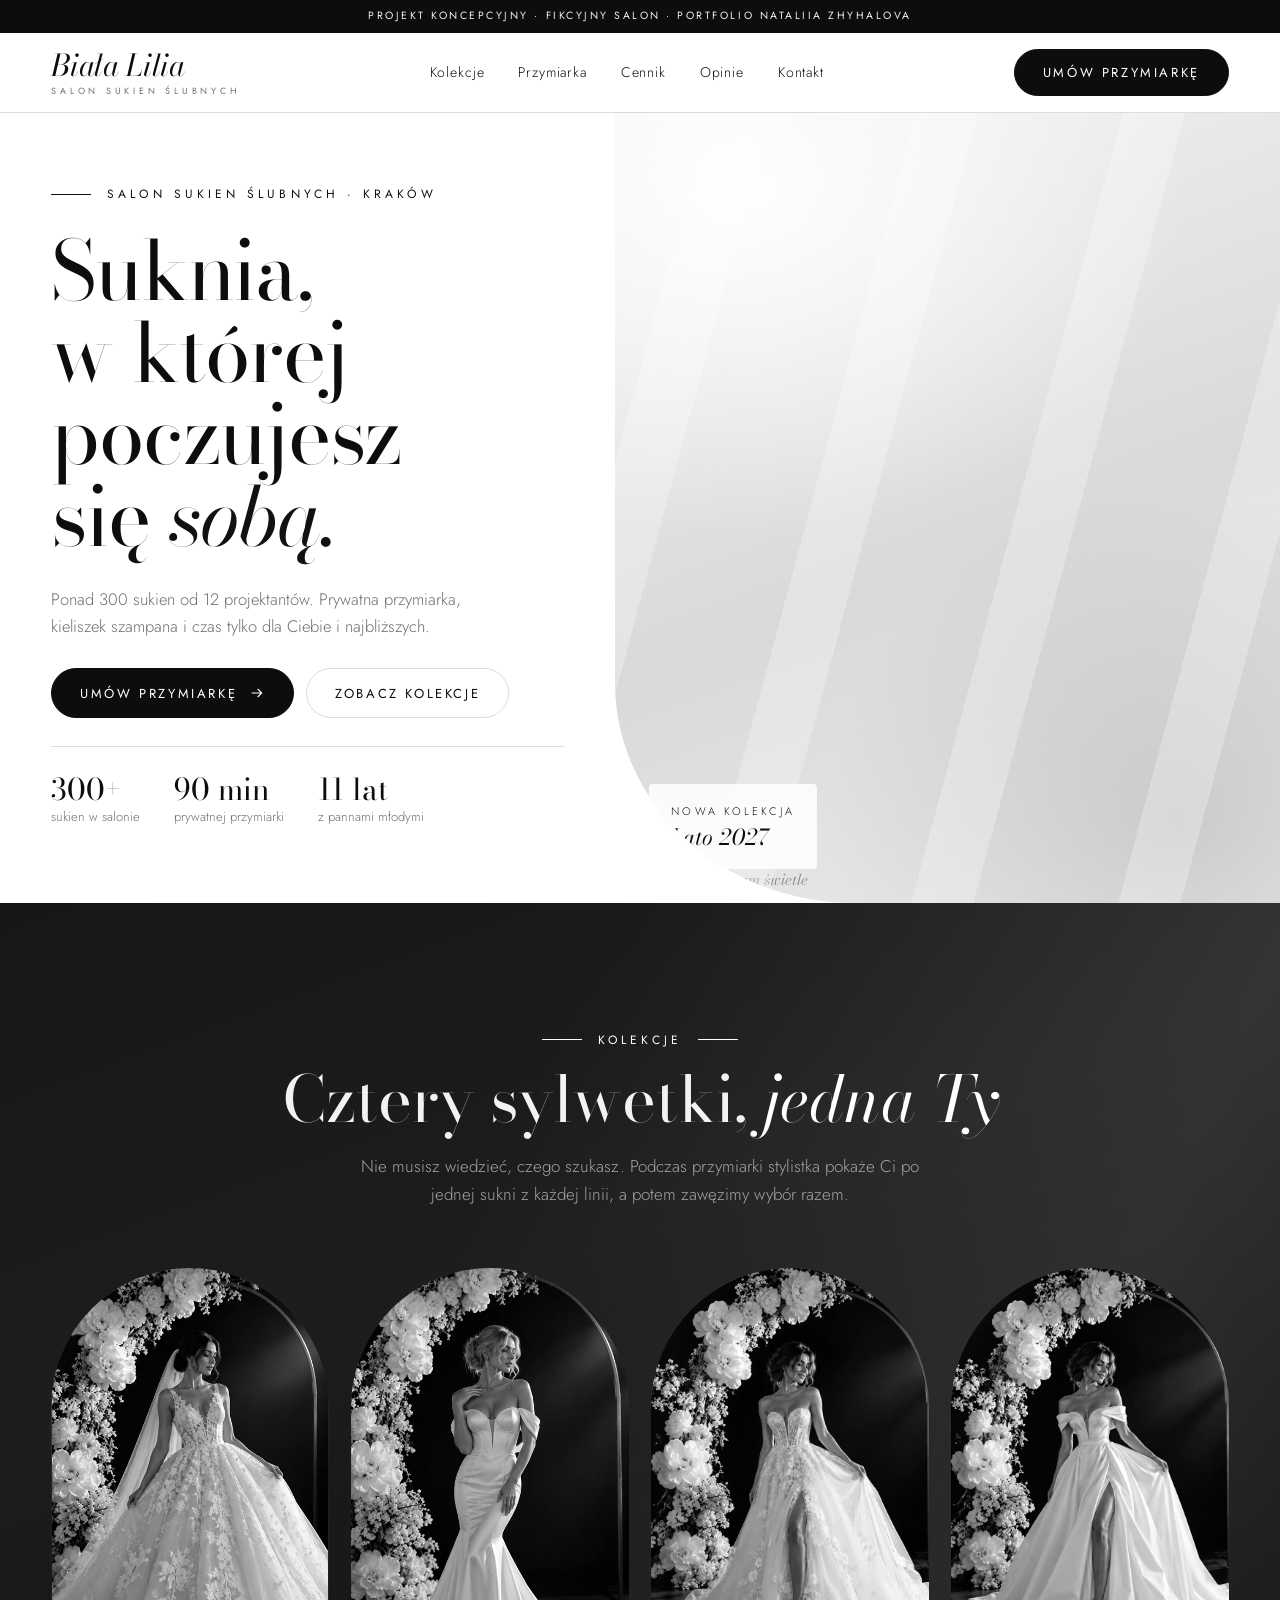
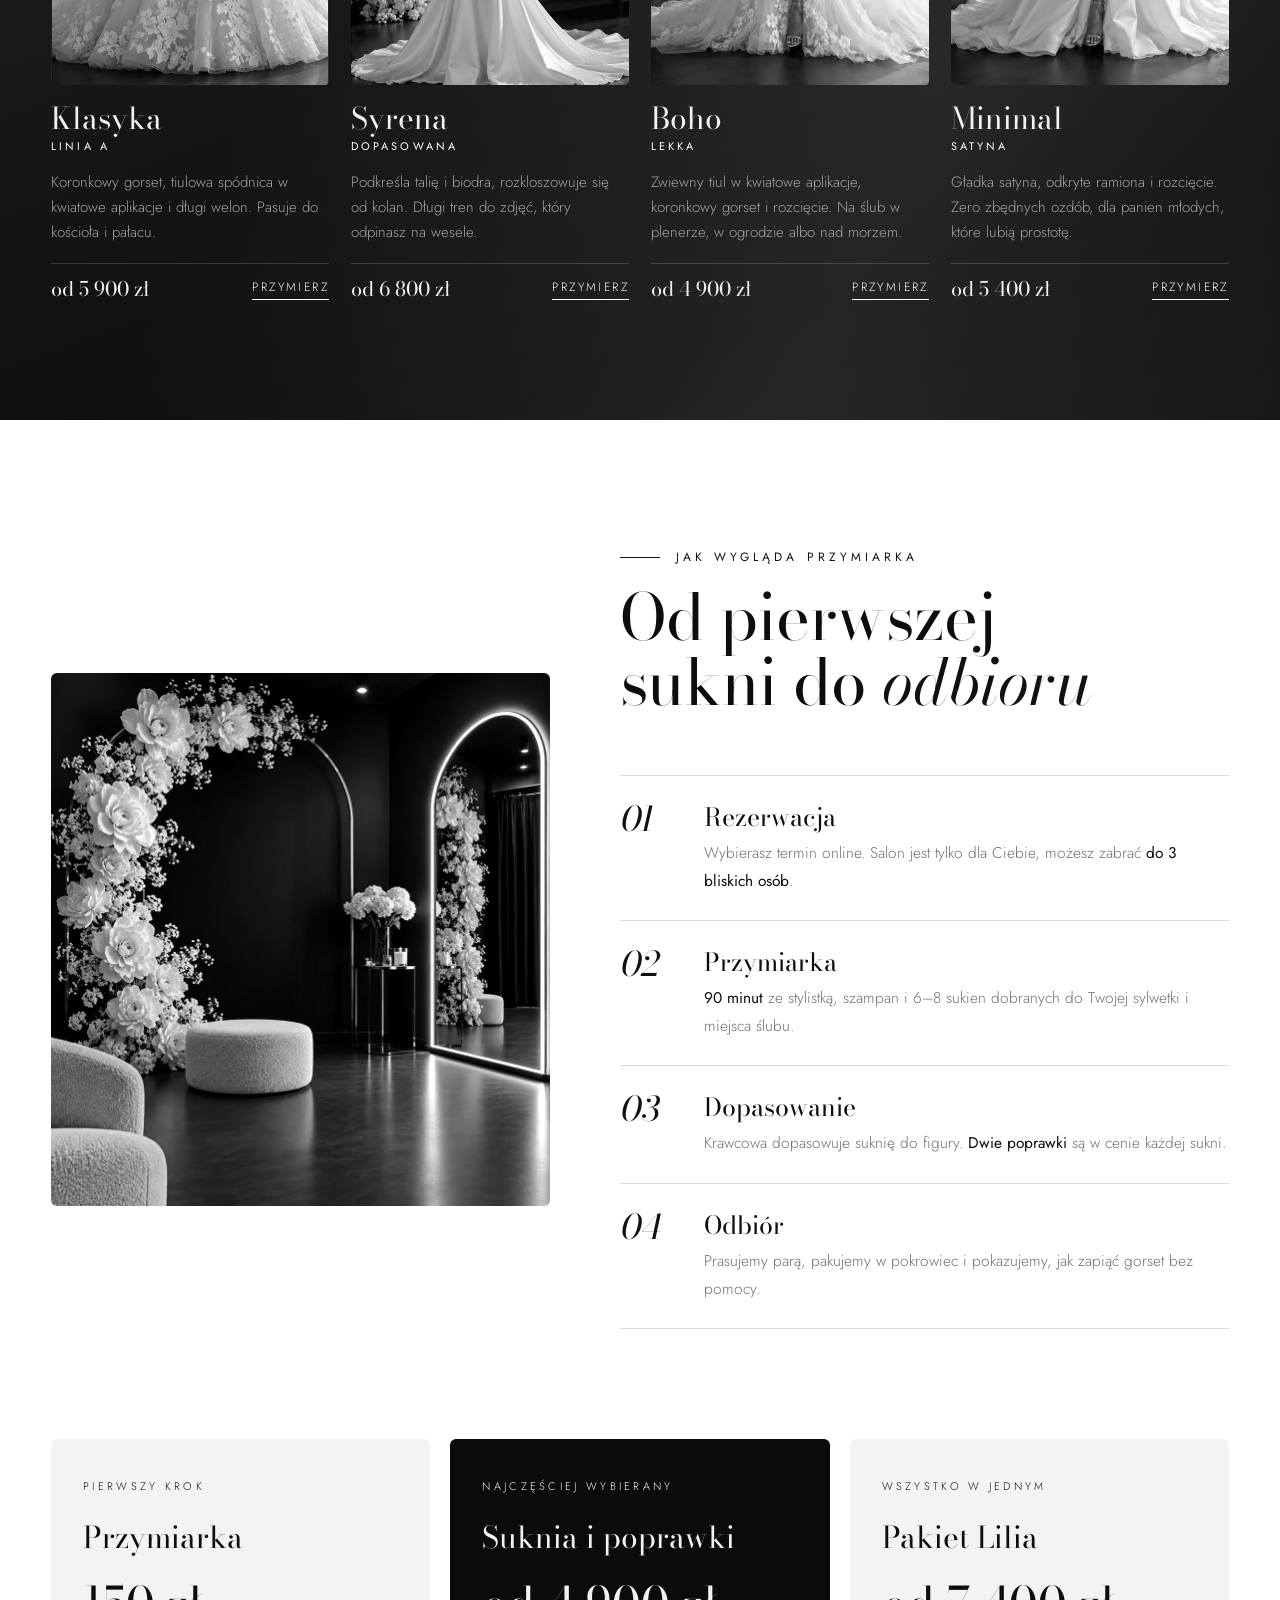
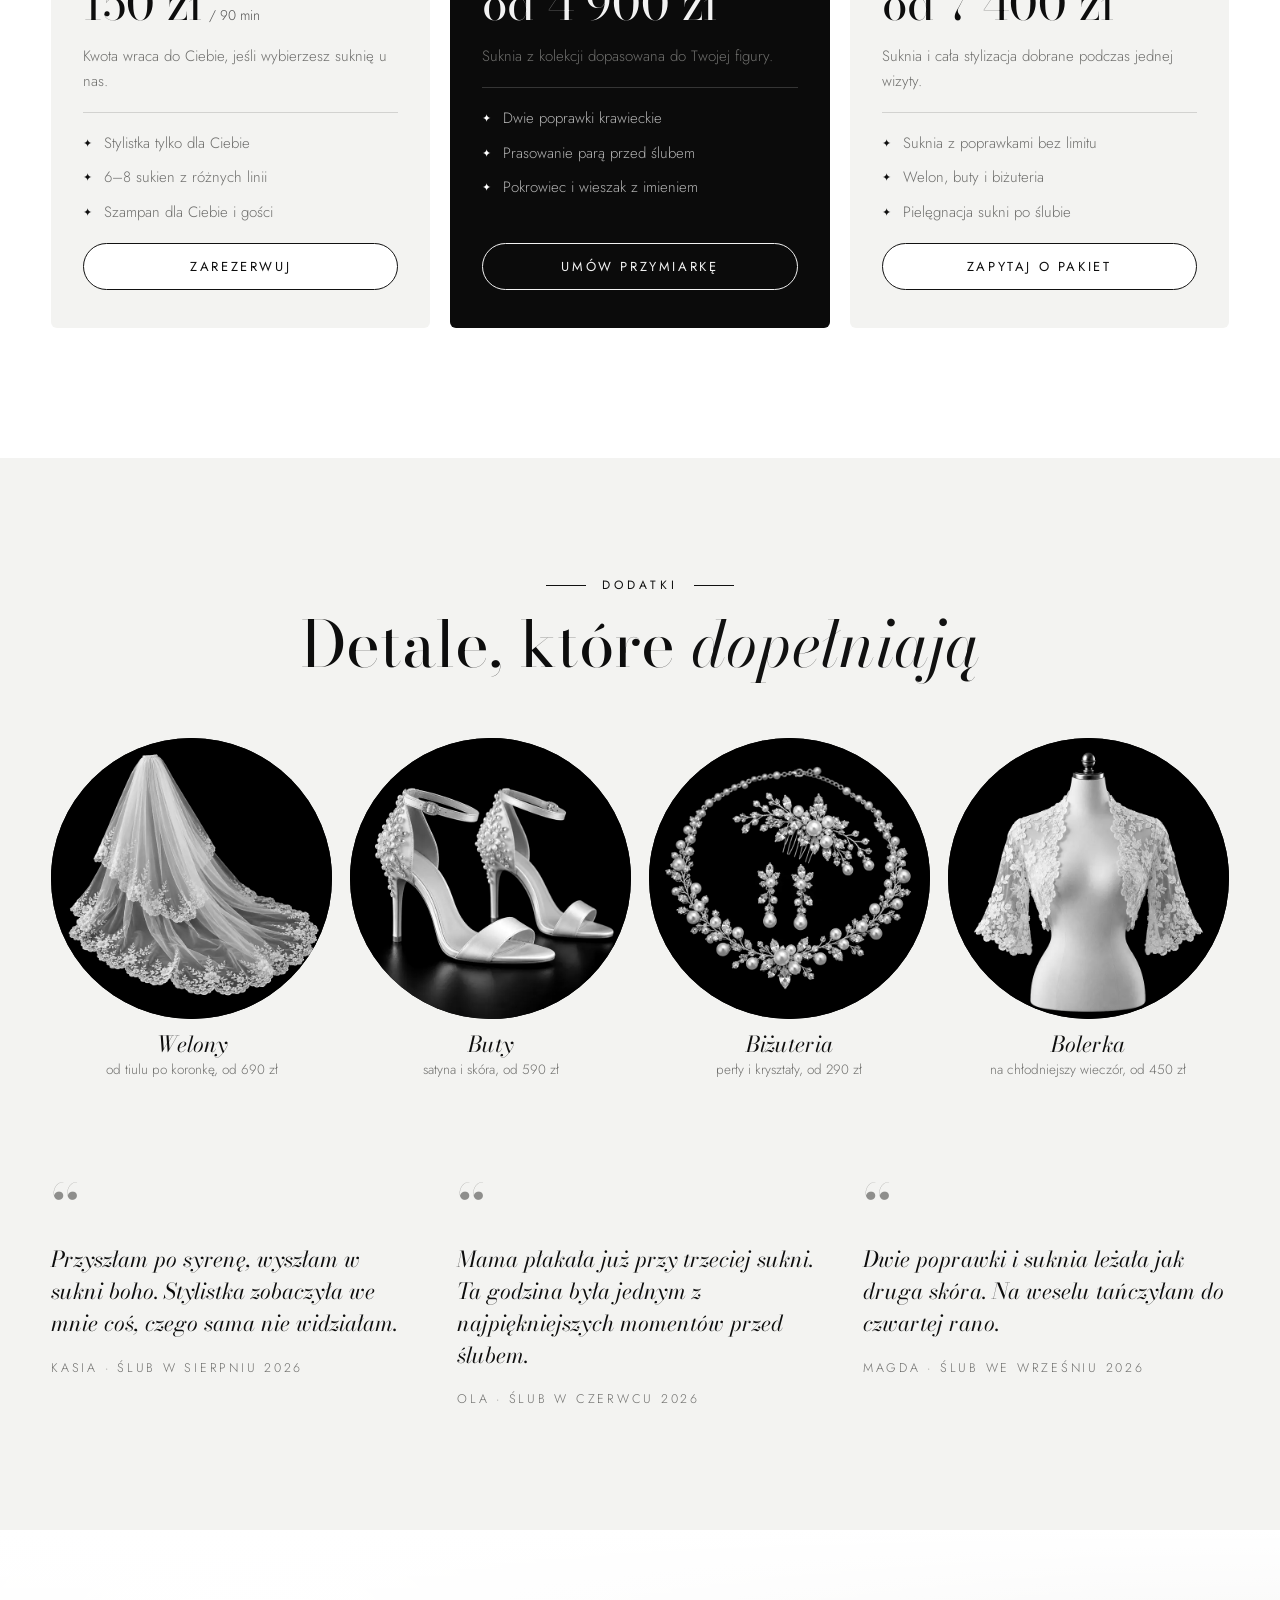
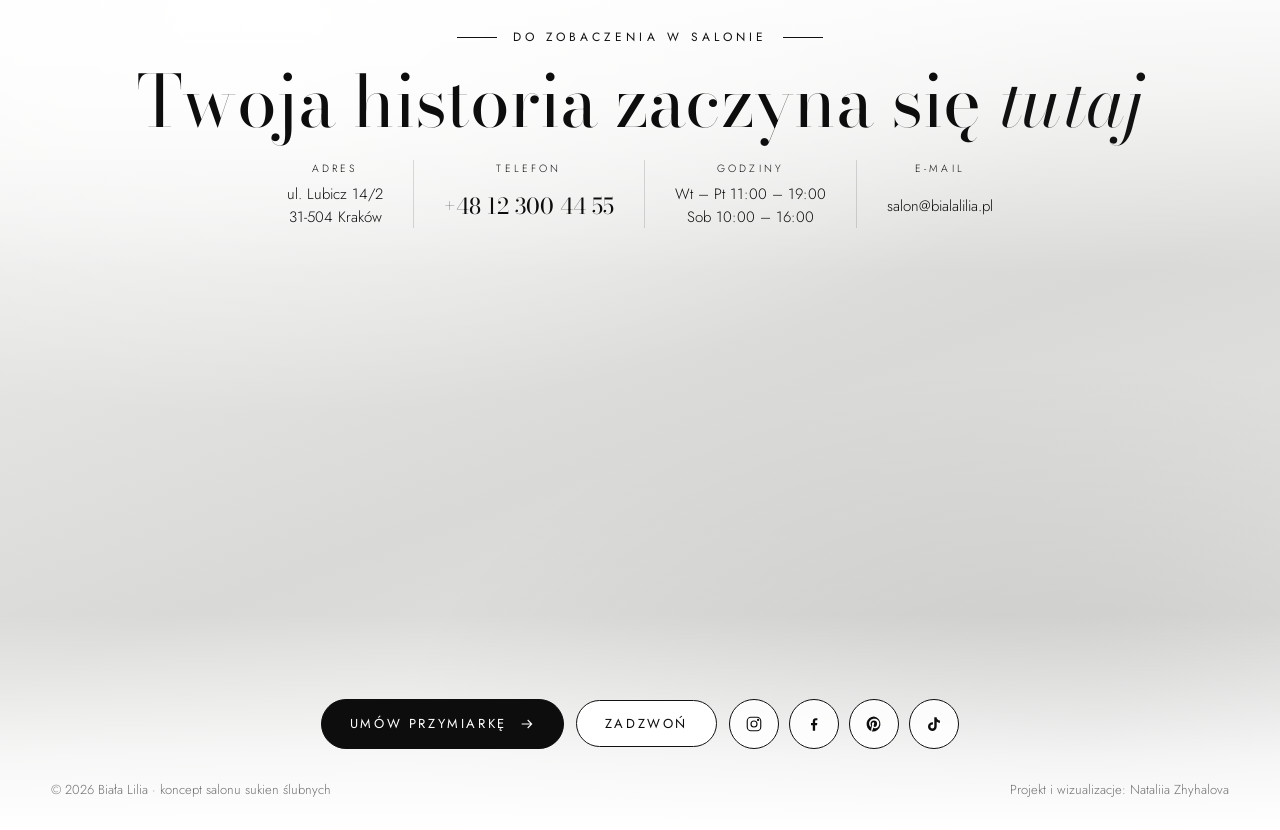
==== commit 4c8d7a00: "Biała Lilia: add accessory photos Co-Authored-By: Claude Opus 5.5 <noreply@anthropic.com> Claude-Ses" ====
--- a/lilia/index.html
+++ b/lilia/index.html
@@ -190,7 +190,9 @@
 .extras { padding-block: 120px; background: var(--ivory); }
 .acc { display: grid; grid-template-columns: repeat(4, minmax(0, 1fr)); gap: 18px; }
 .acc figure { margin: 0; display: grid; gap: 12px; min-width: 0; }
-.acc .ph { aspect-ratio: 1; border-radius: 50%; }
+.acc .ph { aspect-ratio: 1; border-radius: 50%; background: #000; }
+.acc .ph img { transition: transform 1s ease; }
+.acc figure:hover .ph img { transform: scale(1.06); }
 .acc figcaption { text-align: center; font: italic 400 22px/1.2 var(--display); }
 .acc figcaption small { display: block; font: 300 13.5px/1.4 var(--body); color: var(--muted); font-style: normal; margin-top: 4px; }
 .reviews { display: grid; grid-template-columns: repeat(3, minmax(0, 1fr)); gap: 40px; margin-top: 110px; }
@@ -415,10 +417,10 @@
         <h2>Detale, które <em>dopełniają</em></h2>
       </div>
       <div class="acc">
-        <figure><div class="ph" data-label="Welony"></div><figcaption>Welony<small>od tiulu po koronkę, od 690 zł</small></figcaption></figure>
-        <figure><div class="ph" data-label="Buty"></div><figcaption>Buty<small>satyna i skóra, od 590 zł</small></figcaption></figure>
-        <figure><div class="ph" data-label="Biżuteria"></div><figcaption>Biżuteria<small>perły i kryształy, od 290 zł</small></figcaption></figure>
-        <figure><div class="ph" data-label="Bolerka"></div><figcaption>Bolerka<small>na chłodniejszy wieczór, od 450 zł</small></figcaption></figure>
+        <figure><div class="ph" data-label="Welony"><img src="assets/welon.webp" alt="Dwuwarstwowy welon z koronkowym brzegiem" loading="lazy"></div><figcaption>Welony<small>od tiulu po koronkę, od 690 zł</small></figcaption></figure>
+        <figure><div class="ph" data-label="Buty"><img src="assets/buty.webp" alt="Satynowe szpilki z perłowymi zdobieniami" loading="lazy"></div><figcaption>Buty<small>satyna i skóra, od 590 zł</small></figcaption></figure>
+        <figure><div class="ph" data-label="Biżuteria"><img src="assets/bizuteria.webp" alt="Komplet: naszyjnik, kolczyki i grzebień z perłami" loading="lazy"></div><figcaption>Biżuteria<small>perły i kryształy, od 290 zł</small></figcaption></figure>
+        <figure><div class="ph" data-label="Bolerka"><img src="assets/bolerko.webp" alt="Koronkowe bolerko na manekinie" loading="lazy"></div><figcaption>Bolerka<small>na chłodniejszy wieczór, od 450 zł</small></figcaption></figure>
       </div>
 
       <div class="reviews">
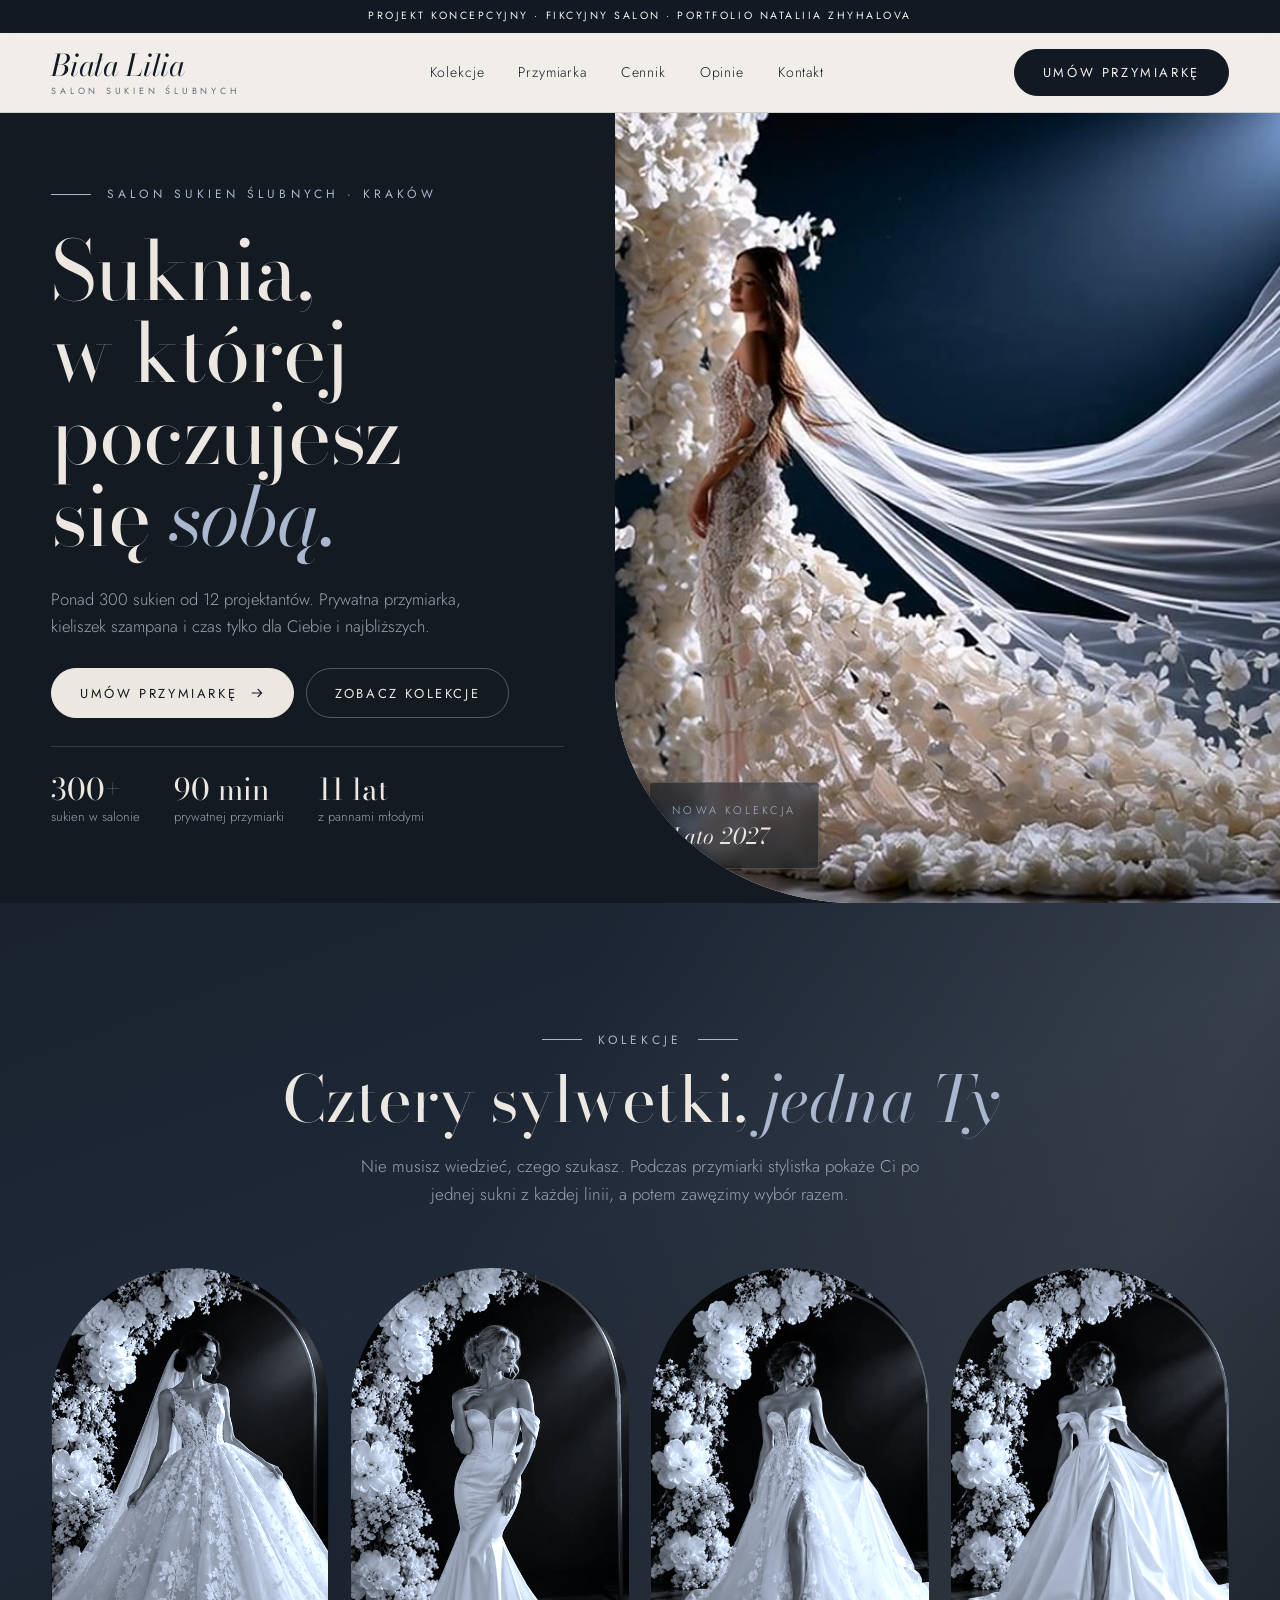
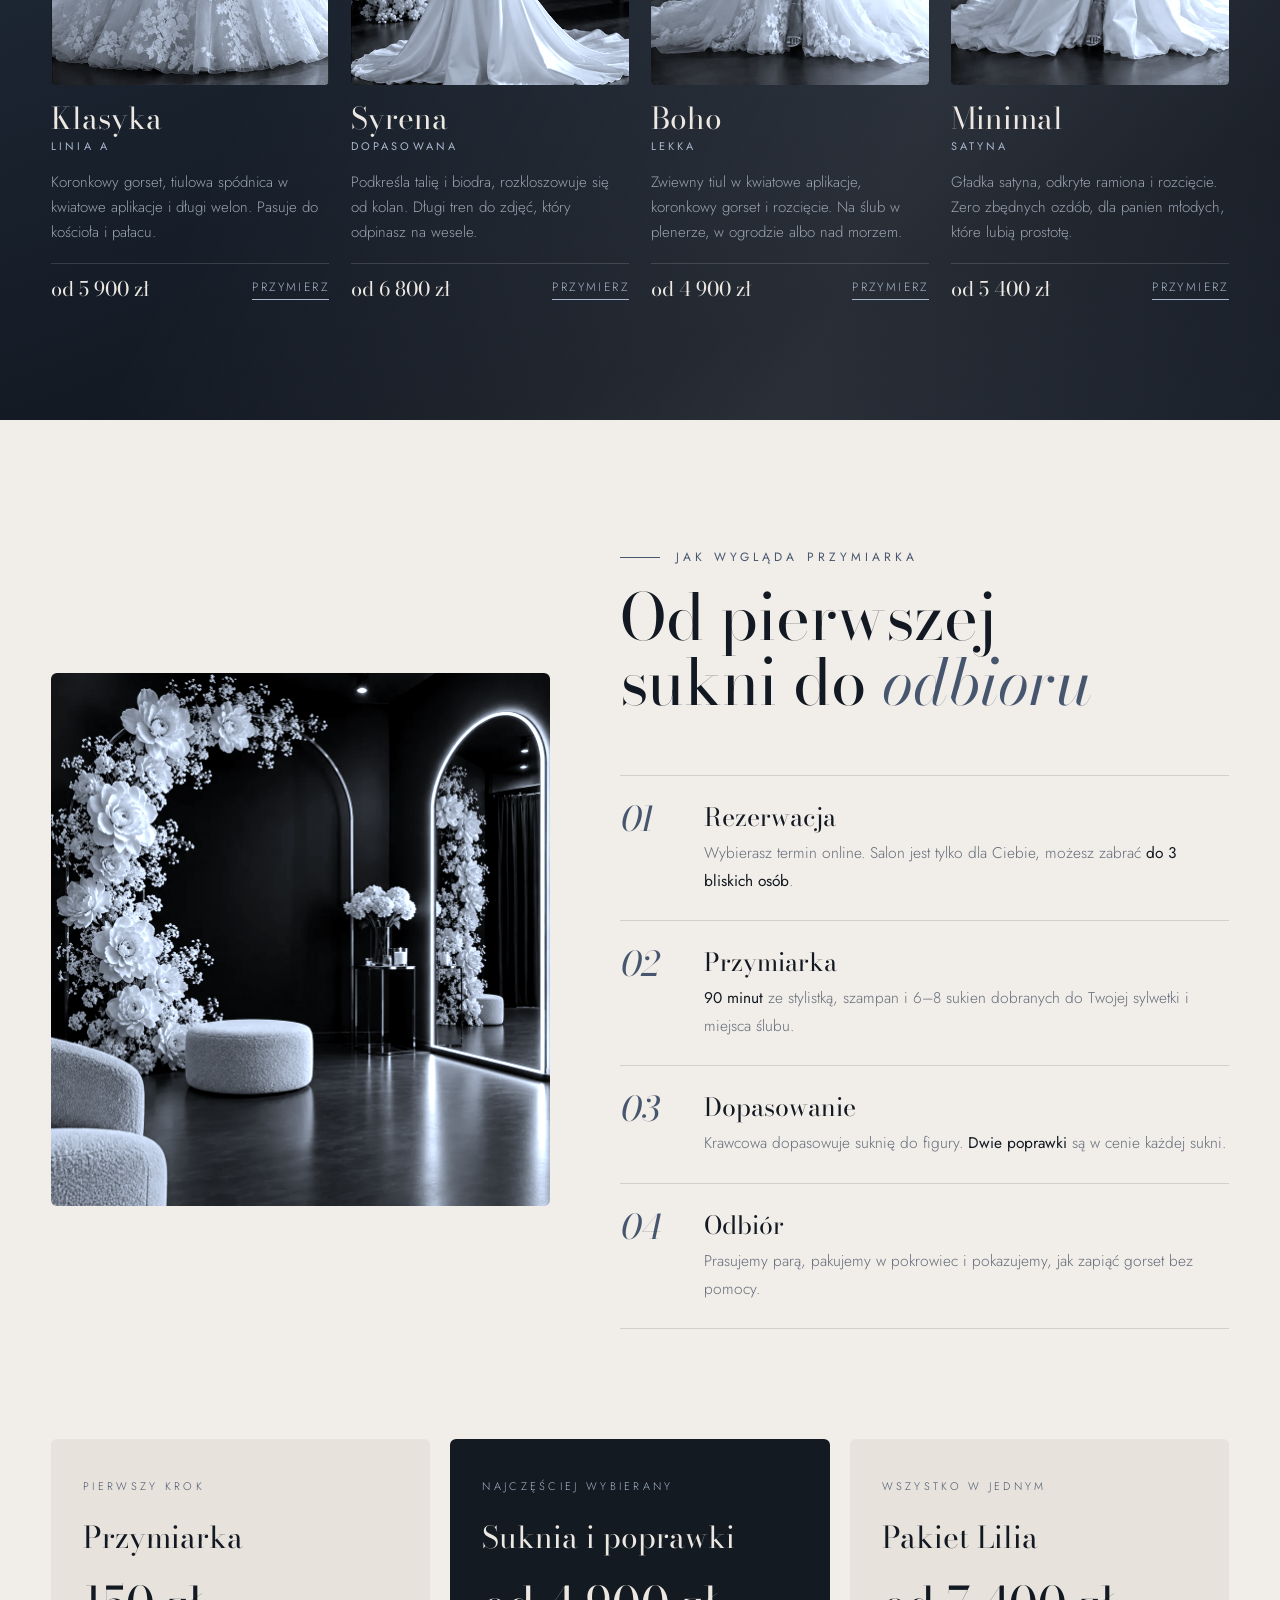
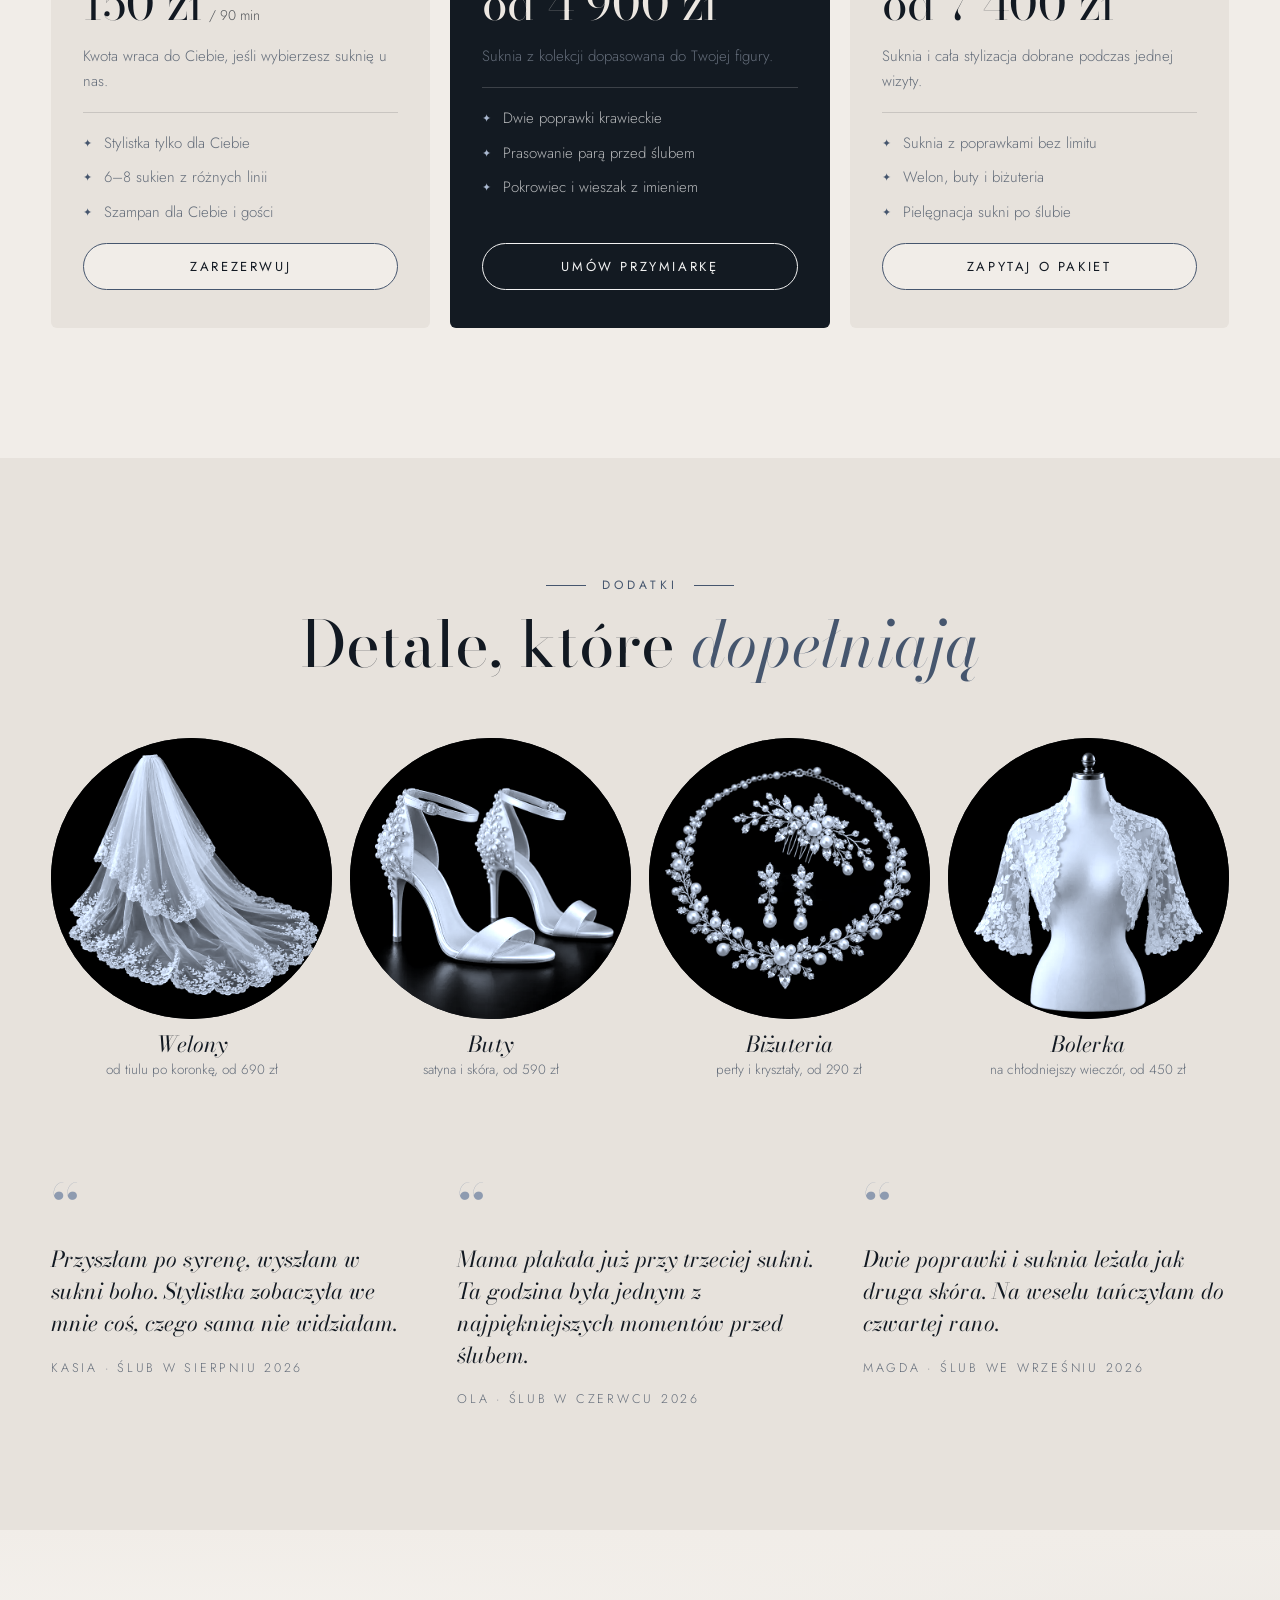
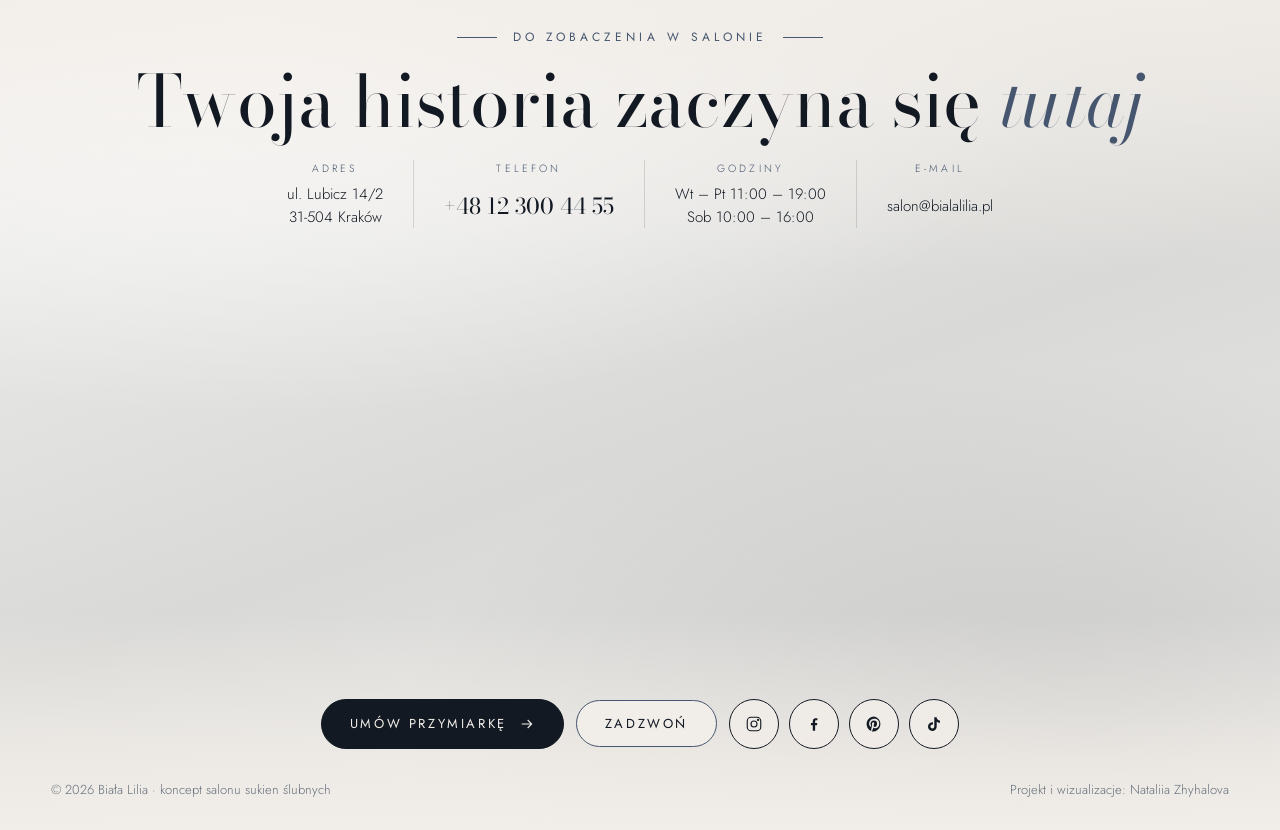
==== commit 819117c6: "Biała Lilia: midnight graphite palette and veil video hero Colours sampled from the veil video; phot" ====
--- a/lilia/index.html
+++ b/lilia/index.html
@@ -10,19 +10,21 @@
 <link rel="preconnect" href="https://fonts.gstatic.com" crossorigin>
 <link rel="stylesheet" href="https://fonts.googleapis.com/css2?family=Bodoni+Moda:ital,opsz,wght@0,6..96,400..700;1,6..96,400..600&family=Jost:wght@300;400;500&display=swap">
 <style>
-/* Black-and-white bridal lookbook: white and black sections alternate like a fashion editorial.
+/* Midnight graphite bridal lookbook: deep blue-graphite sections alternate with pearl ones, colours taken from the veil video.
    Layout: a bridal lookbook. Light arrival (veil hero) → silk-lined collections → the fitting ritual → accessories and brides' words → the bride walks away, contacts float above. */
 :root {
-  --paper: #ffffff;
-  --ivory: #f3f3f1;
-  --silk: #e7e7e5;
-  --champagne: #bdbdbb;
-  --gold: #111111;
-  --rose: #8e8e8c;
-  --ink: #0d0d0d;
-  --muted: #6f6f6d;
-  --line: rgba(13,13,13,.14);
-  --night: #0b0b0b;
+  --paper: #f1ede8;
+  --ivory: #e7e2dc;
+  --silk: #dad4cd;
+  --champagne: #c7bdb0;
+  --gold: #46566e;
+  --rose: #8e9bb0;
+  --ink: #121922;
+  --muted: #646d7a;
+  --line: rgba(18,25,34,.14);
+  --night: #131a22;
+  --steel: #a9b8cf;
+  --pearl: #ece7e1;
   --display: "Bodoni Moda", "Didot", "Bodoni 72", Georgia, serif;
   --body: "Jost", "Futura", "Avenir Next", Arial, sans-serif;
   --gutter: max(20px, 4vw);
@@ -60,7 +62,7 @@
 
 /* demo strip + header */
 .demo { background: var(--ink); color: #f2f2f2; text-align: center; font: 400 10.5px/1.4 var(--body); letter-spacing: .24em; text-transform: uppercase; padding: 9px var(--gutter); }
-.nav { position: sticky; top: env(safe-area-inset-top, 0px); z-index: 50; background: rgba(255,255,255,.88); backdrop-filter: blur(12px); -webkit-backdrop-filter: blur(12px); border-bottom: 1px solid var(--line); }
+.nav { position: sticky; top: env(safe-area-inset-top, 0px); z-index: 50; background: rgba(241,237,232,.9); backdrop-filter: blur(12px); -webkit-backdrop-filter: blur(12px); border-bottom: 1px solid var(--line); }
 .nav .wrap { display: flex; align-items: center; justify-content: space-between; gap: 24px; padding-block: 16px; }
 .logo { display: grid; line-height: 1; gap: 6px; }
 .logo b { font: italic 400 30px/1 var(--display); letter-spacing: -.01em; }
@@ -84,11 +86,19 @@
   content: attr(data-label); position: absolute; left: 18px; bottom: 16px;
   font: italic 400 15px/1 var(--display); color: rgba(13,13,13,.4);
 }
-.ph img, .ph video { position: absolute; inset: 0; width: 100%; height: 100%; object-fit: cover; filter: grayscale(1) contrast(1.05); }
+.ph img, .ph video { position: absolute; inset: 0; width: 100%; height: 100%; object-fit: cover; filter: grayscale(1) sepia(.3) hue-rotate(178deg) saturate(1.5) contrast(1.05); }
 .ph:has(img, video)::after { content: none; }
 
 /* hero */
-.hero { display: grid; grid-template-columns: minmax(0, 1fr) minmax(0, 1.08fr); min-height: calc(100svh - 110px); }
+.hero { display: grid; grid-template-columns: minmax(0, 1fr) minmax(0, 1.08fr); min-height: calc(100svh - 110px); background: var(--night); color: var(--pearl);
+  --line: rgba(236,231,225,.16); --muted: #9aa3b1; --gold: var(--steel); }
+.hero .btn--solid { background: var(--pearl); color: var(--night); border-color: var(--pearl); }
+.hero .btn--solid:hover { background: transparent; color: var(--pearl); }
+.hero .btn--ghost { color: var(--pearl); border-color: rgba(236,231,225,.3); }
+.hero .btn--ghost:hover { background: var(--pearl); color: var(--night); border-color: var(--pearl); }
+.hero .hero__facts b { color: var(--pearl); }
+.hero__media video { filter: none; }
+.hero__media:has(video)::before { content: none; }
 .hero__copy { display: grid; align-content: center; gap: 28px; padding: 70px max(var(--gutter), env(safe-area-inset-left, 0px)) 70px max(var(--gutter), env(safe-area-inset-left, 0px)); max-width: 680px; justify-self: end; width: 100%; }
 .hero h1 { font-size: clamp(46px, 6.4vw, 96px); line-height: 1; letter-spacing: -.015em; }
 .hero p { margin: 0; max-width: 44ch; color: var(--muted); font-size: clamp(16px, 1.3vw, 19px); }
@@ -116,22 +126,22 @@
 }
 .hero__badge {
   position: absolute; left: 34px; bottom: 34px; z-index: 3; display: grid; gap: 4px;
-  padding: 18px 22px; background: rgba(255,255,255,.85); backdrop-filter: blur(8px); -webkit-backdrop-filter: blur(8px); border-radius: 4px;
+  padding: 18px 22px; background: rgba(19,26,34,.55); color: var(--pearl); border: 1px solid rgba(236,231,225,.18); backdrop-filter: blur(8px); -webkit-backdrop-filter: blur(8px); border-radius: 4px;
 }
 .hero__badge small { font-size: 11px; letter-spacing: .28em; text-transform: uppercase; color: var(--gold); }
 .hero__badge b { font: italic 400 22px/1.2 var(--display); }
 
 /* collections on silk */
-.silk { position: relative; isolation: isolate; overflow: hidden; padding-block: 130px 120px; background: var(--night); color: #f2f2f2;
-  --line: rgba(255,255,255,.16); --muted: #a3a3a1; --gold: #ffffff; }
+.silk { position: relative; isolation: isolate; overflow: hidden; padding-block: 130px 120px; background: var(--night); color: var(--pearl);
+  --line: rgba(236,231,225,.16); --muted: #9aa3b1; --gold: var(--steel); }
 .silk__bg { position: absolute; inset: 0; z-index: -1; }
-.silk__bg video { width: 100%; height: 100%; object-fit: cover; opacity: .45; filter: grayscale(1); }
+.silk__bg video { width: 100%; height: 100%; object-fit: cover; opacity: .45; }
 .silk__bg::before {
   content: ""; position: absolute; inset: -30%;
   background:
     linear-gradient(115deg, transparent 20%, rgba(255,255,255,.10) 32%, transparent 44%),
     linear-gradient(115deg, transparent 52%, rgba(255,255,255,.07) 62%, transparent 74%),
-    linear-gradient(160deg, #111, #1d1d1d 40%, #0c0c0c 70%, #191919);
+    linear-gradient(160deg, #141c27, #1f2937 40%, #10161f 70%, #1a2330);
   background-size: 200% 200%, 240% 240%, 100% 100%;
   animation: sheen 16s ease-in-out infinite alternate;
 }
@@ -144,9 +154,9 @@
 .head--center .label::after { content: ""; width: 40px; height: 1px; background: currentColor; }
 .collections { display: grid; grid-template-columns: repeat(4, minmax(0, 1fr)); gap: 22px; }
 .coll { display: grid; gap: 18px; align-content: start; min-width: 0; }
-.coll .ph { aspect-ratio: 2 / 3; border-radius: 200px 200px 6px 6px; background: #000; transition: transform .6s ease, box-shadow .6s ease; }
+.coll .ph { aspect-ratio: 2 / 3; border-radius: 200px 200px 6px 6px; background: #0b1017; transition: transform .6s ease, box-shadow .6s ease; }
 .coll:hover .ph { transform: translateY(-6px); box-shadow: 0 30px 60px -30px rgba(0,0,0,.9); }
-.silk .ph { background-image: radial-gradient(120% 80% at 20% 10%, rgba(255,255,255,.22), transparent 55%), linear-gradient(160deg, #3a3a39, #1c1c1b 60%, #2b2b2a); }
+.silk .ph { background-image: radial-gradient(120% 80% at 20% 10%, rgba(255,255,255,.22), transparent 55%), linear-gradient(160deg, #2a3443, #141b25 60%, #2b2b2a); }
 .silk .ph::after { color: rgba(255,255,255,.45); }
 .coll .ph img { transition: transform 1.2s ease; object-fit: contain; object-position: 50% 100%; }
 .coll:hover .ph img { transform: scale(1.03); }
@@ -171,7 +181,7 @@
 
 .packages { display: grid; grid-template-columns: repeat(3, minmax(0, 1fr)); gap: 20px; margin-top: 110px; }
 .pkg { display: flex; flex-direction: column; gap: 18px; padding: 38px 32px; background: var(--ivory); border-radius: 6px; min-width: 0; }
-.pkg--feature { background: var(--night); color: #f2f2f2; --gold: #ffffff; }
+.pkg--feature { background: var(--night); color: var(--pearl); --gold: var(--steel); }
 .pkg--feature p, .pkg--feature li { color: rgba(242,242,242,.72); }
 .pkg small { font-size: 11px; letter-spacing: .3em; text-transform: uppercase; color: var(--gold); }
 .pkg h3 { font-size: 30px; }
@@ -190,7 +200,7 @@
 .extras { padding-block: 120px; background: var(--ivory); }
 .acc { display: grid; grid-template-columns: repeat(4, minmax(0, 1fr)); gap: 18px; }
 .acc figure { margin: 0; display: grid; gap: 12px; min-width: 0; }
-.acc .ph { aspect-ratio: 1; border-radius: 50%; background: #000; }
+.acc .ph { aspect-ratio: 1; border-radius: 50%; background: #0b1017; }
 .acc .ph img { transition: transform 1s ease; }
 .acc figure:hover .ph img { transform: scale(1.06); }
 .acc figcaption { text-align: center; font: italic 400 22px/1.2 var(--display); }
@@ -205,7 +215,7 @@
 .finale { position: relative; isolation: isolate; overflow: hidden; min-height: 100svh; display: flex; flex-direction: column; color: var(--ink); }
 .finale__media { position: absolute; inset: 0; z-index: -2; }
 .finale__media.ph::after { content: none; }
-.finale::before { content: ""; position: absolute; inset: 0; z-index: -1; background: linear-gradient(180deg, var(--paper) 0%, rgba(255,255,255,.65) 18%, transparent 38%, transparent 76%, rgba(255,255,255,.78) 92%, var(--paper) 100%); }
+.finale::before { content: ""; position: absolute; inset: 0; z-index: -1; background: linear-gradient(180deg, var(--paper) 0%, rgba(241,237,232,.65) 18%, transparent 38%, transparent 76%, rgba(241,237,232,.78) 92%, var(--paper) 100%); }
 .finale__top { padding-block: 100px 0; display: grid; gap: 22px; justify-items: center; text-align: center; }
 .finale__top .label::after { content: ""; width: 40px; height: 1px; background: currentColor; }
 .finale h2 { font-size: clamp(40px, 5.6vw, 84px); line-height: 1; }
@@ -218,7 +228,7 @@
 .finale__spacer { flex: 1; min-height: 30svh; }
 .actions { display: flex; flex-wrap: wrap; justify-content: center; align-items: center; gap: 12px; }
 .socials { display: flex; gap: 10px; }
-.social { width: 50px; height: 50px; border-radius: 50%; display: grid; place-items: center; background: rgba(255,255,255,.88); border: 1px solid var(--ink); transition: background .3s ease, color .3s ease; }
+.social { width: 50px; height: 50px; border-radius: 50%; display: grid; place-items: center; background: rgba(241,237,232,.9); border: 1px solid var(--ink); transition: background .3s ease, color .3s ease; }
 .social:hover { background: var(--ink); color: var(--paper); }
 .social svg { width: 18px; height: 18px; }
 footer { padding-block: 30px; display: flex; flex-wrap: wrap; justify-content: space-between; gap: 12px; font-size: 13px; color: var(--muted); }
@@ -313,15 +323,8 @@
         <div><b>11 lat</b>z pannami młodymi</div>
       </div>
     </div>
-    <div class="hero__media ph" data-label="Welon w porannym świetle">
-      <div class="petals" aria-hidden="true">
-        <i style="left:12%;animation-duration:13s;animation-delay:-2s;--dx:60px"></i>
-        <i style="left:30%;animation-duration:16s;animation-delay:-9s;--dx:-40px;transform:scale(.8)"></i>
-        <i style="left:48%;animation-duration:12s;animation-delay:-5s;--dx:90px"></i>
-        <i style="left:63%;animation-duration:18s;animation-delay:-12s;--dx:-70px"></i>
-        <i style="left:78%;animation-duration:14s;animation-delay:-1s;--dx:50px"></i>
-        <i style="left:90%;animation-duration:17s;animation-delay:-7s;--dx:-30px"></i>
-      </div>
+    <div class="hero__media ph" data-label="">
+      <video src="assets/welon-hero.mp4" poster="assets/welon-hero.jpg" autoplay muted loop playsinline preload="auto" aria-label="Panna młoda przy kwiatowej bramie, welon unosi się w powietrzu"></video>
       <div class="hero__badge"><small>Nowa kolekcja</small><b>Lato 2027</b></div>
     </div>
   </section>
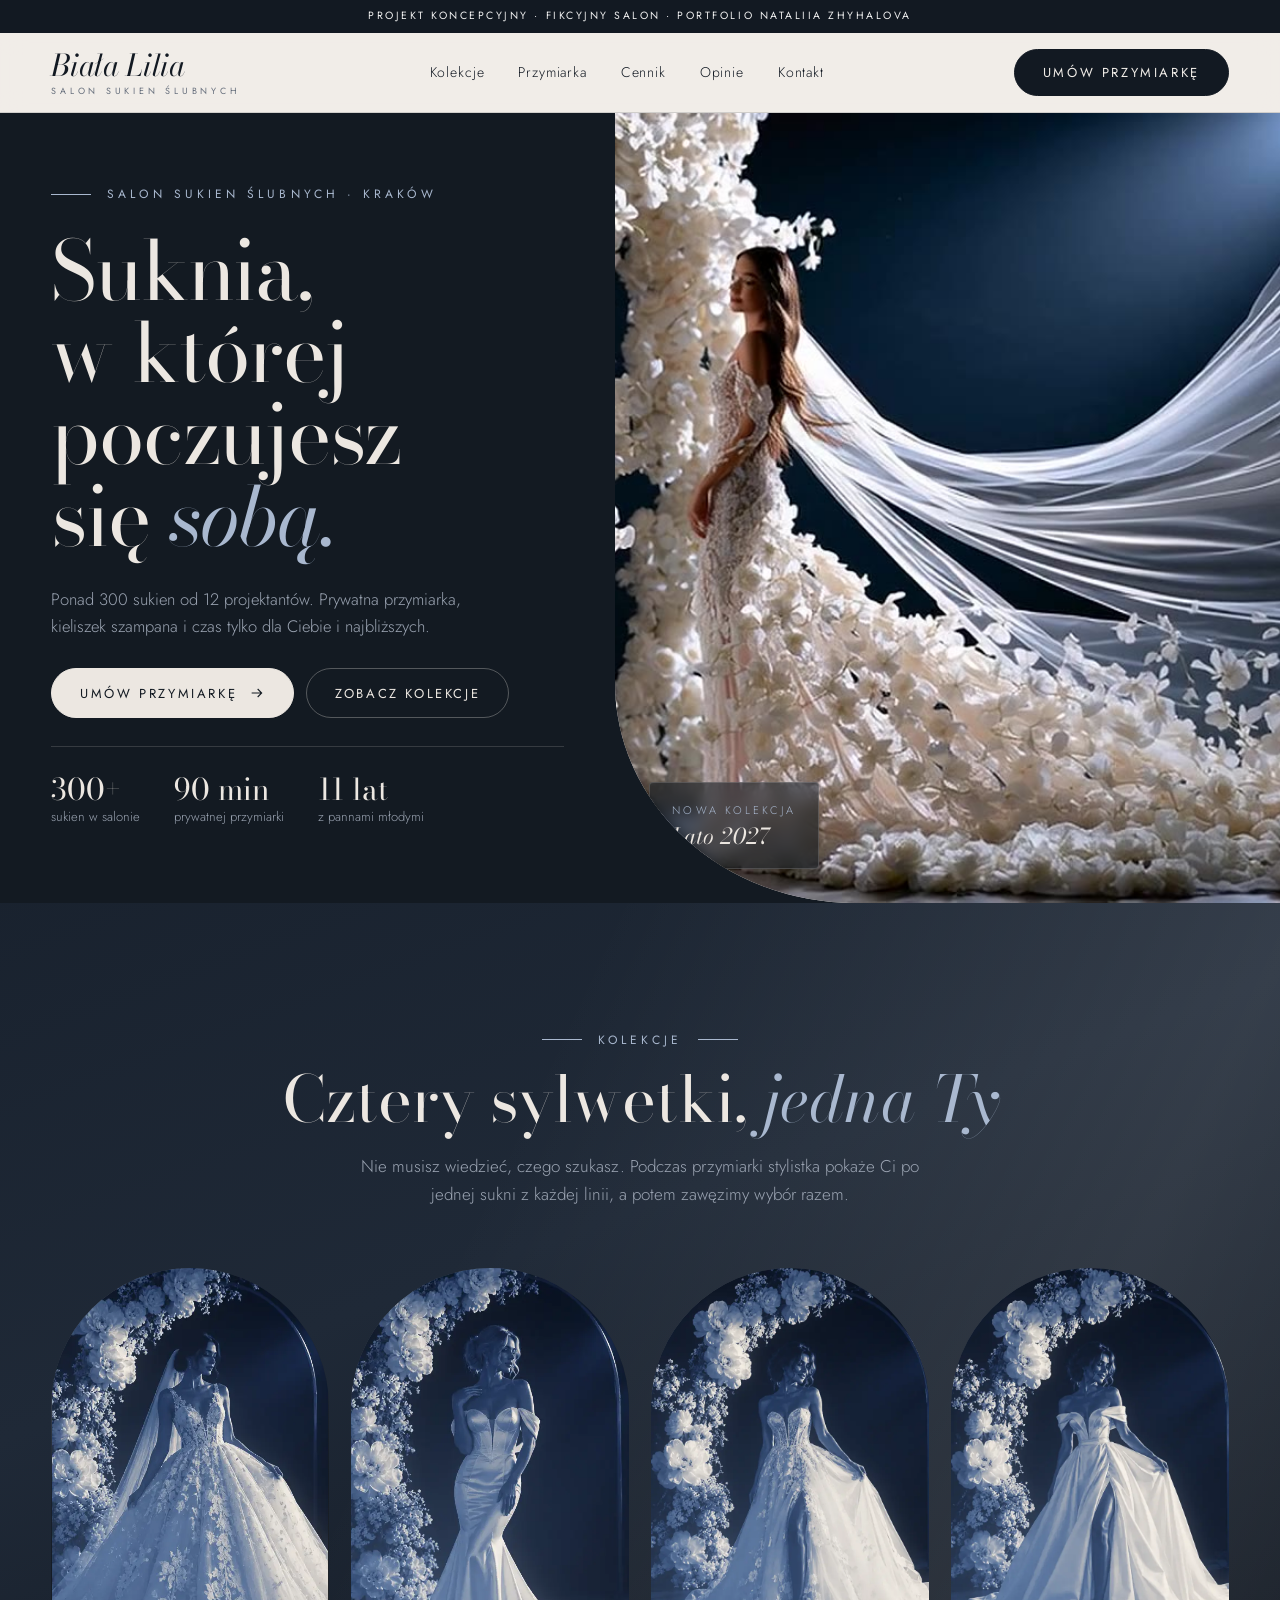
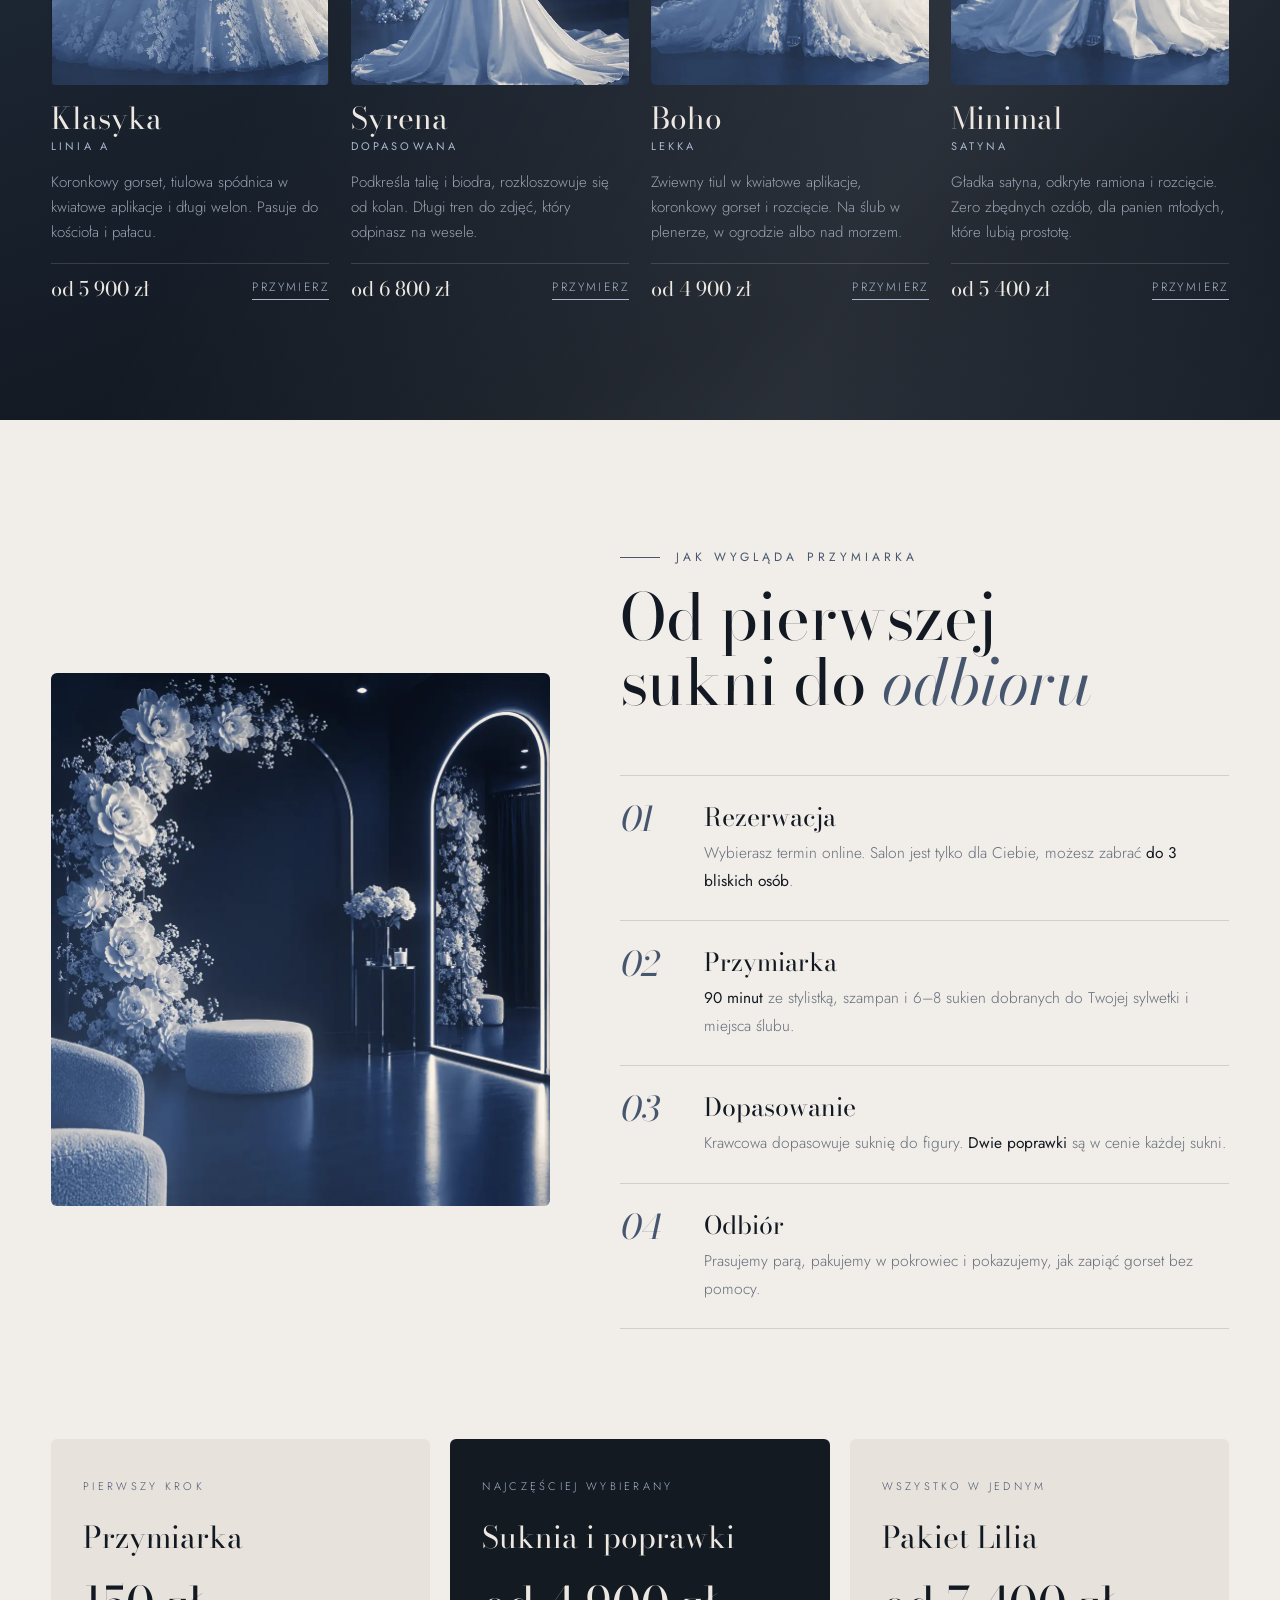
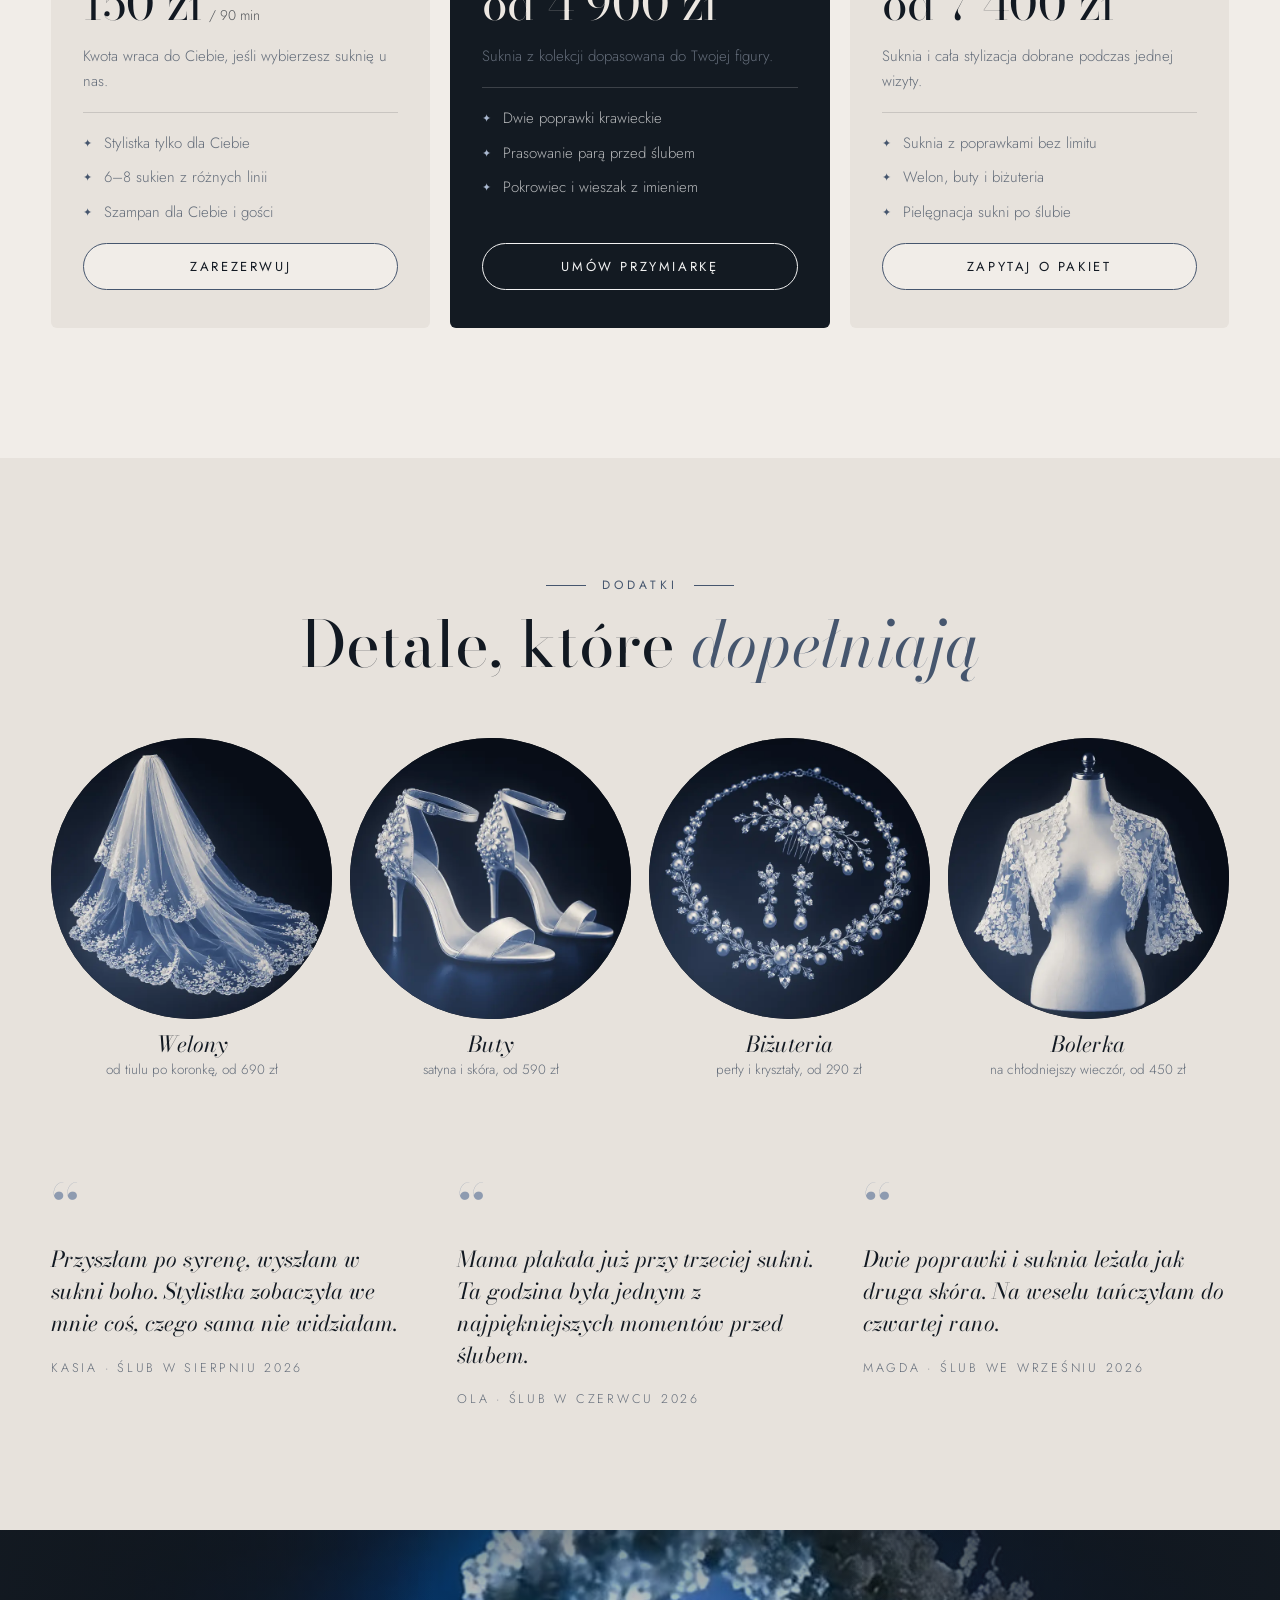
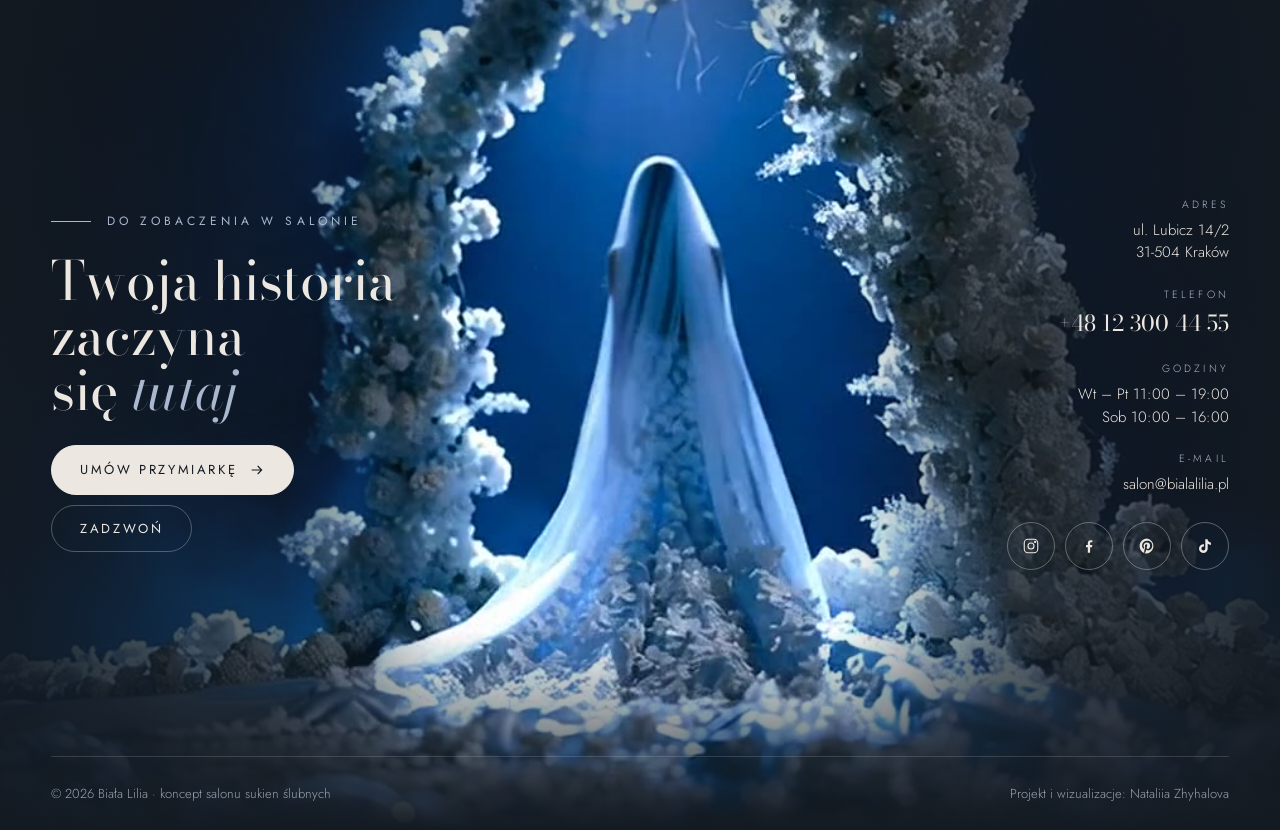
==== commit 607e43d6: "Biała Lilia: finale video and blue haze grade on all photos The bride turns and walks into the arch;" ====
--- a/lilia/index.html
+++ b/lilia/index.html
@@ -86,7 +86,7 @@
   content: attr(data-label); position: absolute; left: 18px; bottom: 16px;
   font: italic 400 15px/1 var(--display); color: rgba(13,13,13,.4);
 }
-.ph img, .ph video { position: absolute; inset: 0; width: 100%; height: 100%; object-fit: cover; filter: grayscale(1) sepia(.3) hue-rotate(178deg) saturate(1.5) contrast(1.05); }
+.ph img, .ph video { position: absolute; inset: 0; width: 100%; height: 100%; object-fit: cover; }
 .ph:has(img, video)::after { content: none; }
 
 /* hero */
@@ -97,7 +97,6 @@
 .hero .btn--ghost { color: var(--pearl); border-color: rgba(236,231,225,.3); }
 .hero .btn--ghost:hover { background: var(--pearl); color: var(--night); border-color: var(--pearl); }
 .hero .hero__facts b { color: var(--pearl); }
-.hero__media video { filter: none; }
 .hero__media:has(video)::before { content: none; }
 .hero__copy { display: grid; align-content: center; gap: 28px; padding: 70px max(var(--gutter), env(safe-area-inset-left, 0px)) 70px max(var(--gutter), env(safe-area-inset-left, 0px)); max-width: 680px; justify-self: end; width: 100%; }
 .hero h1 { font-size: clamp(46px, 6.4vw, 96px); line-height: 1; letter-spacing: -.015em; }
@@ -211,27 +210,33 @@
 .review blockquote::before { content: "“"; display: block; font: 400 70px/.6 var(--display); color: var(--rose); margin-bottom: 12px; }
 .review figcaption { font-size: 12.5px; letter-spacing: .22em; text-transform: uppercase; color: var(--muted); }
 
-/* finale */
-.finale { position: relative; isolation: isolate; overflow: hidden; min-height: 100svh; display: flex; flex-direction: column; color: var(--ink); }
-.finale__media { position: absolute; inset: 0; z-index: -2; }
-.finale__media.ph::after { content: none; }
-.finale::before { content: ""; position: absolute; inset: 0; z-index: -1; background: linear-gradient(180deg, var(--paper) 0%, rgba(241,237,232,.65) 18%, transparent 38%, transparent 76%, rgba(241,237,232,.78) 92%, var(--paper) 100%); }
-.finale__top { padding-block: 100px 0; display: grid; gap: 22px; justify-items: center; text-align: center; }
-.finale__top .label::after { content: ""; width: 40px; height: 1px; background: currentColor; }
-.finale h2 { font-size: clamp(40px, 5.6vw, 84px); line-height: 1; }
-.info { display: flex; flex-wrap: wrap; justify-content: center; gap: 14px 0; }
-.info div { padding: 0 30px; display: grid; gap: 6px; justify-items: center; min-width: 0; }
-.info div + div { border-left: 1px solid var(--line); }
+/* finale: the bride turns and walks into the arch; text frames her on both sides */
+.finale { position: relative; isolation: isolate; overflow: hidden; min-height: 100svh; display: flex; flex-direction: column; background: var(--night); color: var(--pearl);
+  --line: rgba(236,231,225,.16); --muted: #9aa3b1; --gold: var(--steel); }
+.finale__media { position: absolute; inset: 0; z-index: -2; background: var(--night); }
+.finale__media video { position: absolute; inset: 0; width: 100%; height: 100%; object-fit: cover; }
+.finale::before { content: ""; position: absolute; inset: 0; z-index: -1; pointer-events: none;
+  background: linear-gradient(90deg, rgba(19,26,34,.94) 0%, rgba(19,26,34,.6) 22%, transparent 34%, transparent 66%, rgba(19,26,34,.6) 78%, rgba(19,26,34,.94) 100%),
+              linear-gradient(180deg, rgba(19,26,34,.5) 0%, transparent 18%, transparent 78%, var(--night) 100%); }
+.finale__grid { flex: 1; display: grid; grid-template-columns: minmax(0, 1fr) minmax(0, 1fr); align-items: center; gap: 40px; padding-block: 110px 30px; }
+.finale__left { display: grid; gap: 26px; max-width: 360px; }
+.finale h2 { font-size: clamp(38px, 4.2vw, 64px); line-height: 1.02; }
+.finale__right { justify-self: end; display: grid; gap: 26px; justify-items: end; text-align: right; max-width: 300px; }
+.finale .btn--solid { background: var(--pearl); color: var(--night); border-color: var(--pearl); }
+.finale .btn--solid:hover { background: transparent; color: var(--pearl); }
+.finale .btn--ghost { color: var(--pearl); border-color: rgba(236,231,225,.3); }
+.finale .btn--ghost:hover { background: var(--pearl); color: var(--night); }
+.finale__btns { display: flex; flex-wrap: wrap; gap: 10px; }
+.info { display: grid; gap: 22px; }
+.info div { display: grid; gap: 6px; min-width: 0; }
 .info small { font-size: 10.5px; letter-spacing: .3em; text-transform: uppercase; color: var(--gold); }
 .info span { font-size: 15px; line-height: 1.5; }
 .info .big { font: 400 22px/1.3 var(--display); font-variant-numeric: lining-nums; }
-.finale__spacer { flex: 1; min-height: 30svh; }
-.actions { display: flex; flex-wrap: wrap; justify-content: center; align-items: center; gap: 12px; }
 .socials { display: flex; gap: 10px; }
-.social { width: 50px; height: 50px; border-radius: 50%; display: grid; place-items: center; background: rgba(241,237,232,.9); border: 1px solid var(--ink); transition: background .3s ease, color .3s ease; }
-.social:hover { background: var(--ink); color: var(--paper); }
+.social { width: 48px; height: 48px; border-radius: 50%; display: grid; place-items: center; background: transparent; color: var(--pearl); border: 1px solid rgba(236,231,225,.35); transition: background .3s ease, color .3s ease; }
+.social:hover { background: var(--pearl); color: var(--night); }
 .social svg { width: 18px; height: 18px; }
-footer { padding-block: 30px; display: flex; flex-wrap: wrap; justify-content: space-between; gap: 12px; font-size: 13px; color: var(--muted); }
+footer { padding-block: 26px; display: flex; flex-wrap: wrap; justify-content: space-between; gap: 12px; font-size: 13px; color: var(--muted); border-top: 1px solid var(--line); }
 
 /* booking dialog */
 .dialog { width: min(480px, calc(100vw - 32px)); padding: 0; border: 0; border-radius: 6px; background: var(--paper); color: var(--ink); box-shadow: 0 40px 80px -30px rgba(0,0,0,.5); }
@@ -266,15 +271,19 @@
   .hero { grid-template-columns: minmax(0, 1fr); min-height: 0; }
   .hero__media { min-height: 0; aspect-ratio: 4 / 3; border-radius: 0 0 0 140px; order: -1; }
   .hero__copy { justify-self: stretch; padding-block: 44px 64px; max-width: none; }
-  .info div { padding: 0 18px; }
+  .finale { min-height: 0; }
+  .finale__media { position: relative; inset: auto; aspect-ratio: 16 / 9; z-index: 0; }
+  .finale::before { content: none; }
+  .finale__grid { grid-template-columns: minmax(0, 1fr); padding-block: 40px 20px; }
+  .finale__left { max-width: none; }
+  .finale__right { justify-self: start; justify-items: start; text-align: left; max-width: none; }
 }
 @media (max-width: 600px) {
   .collections { grid-template-columns: minmax(0, 1fr); }
   .silk, .ritual, .extras { padding-block: 90px; }
   .row2 { grid-template-columns: minmax(0, 1fr); }
-  .info { display: grid; grid-template-columns: 1fr 1fr; gap: 20px 10px; }
-  .info div { padding: 0; }
-  .info div + div { border-left: 0; }
+  .info { grid-template-columns: 1fr 1fr; gap: 20px 14px; }
+  .info .big { font-size: 17px; }
   .book { padding: 34px 22px 24px; }
   .hero__badge { left: 16px; bottom: 16px; }
 }
@@ -435,23 +444,26 @@
   </section>
 
   <section class="finale" id="kontakt">
-    <div class="finale__media ph" data-label=""></div>
-    <div class="wrap finale__top">
-      <div class="label">Do zobaczenia w salonie</div>
-      <h2>Twoja historia zaczyna się <em>tutaj</em></h2>
-      <div class="info">
-        <div><small>Adres</small><span>ul. Lubicz 14/2<br>31-504 Kraków</span></div>
-        <div><small>Telefon</small><span class="big">+48 12 300 44 55</span></div>
-        <div><small>Godziny</small><span>Wt – Pt 11:00 – 19:00<br>Sob 10:00 – 16:00</span></div>
-        <div><small>E-mail</small><span>salon@bialalilia.pl</span></div>
-      </div>
-    </div>
-    <div class="finale__spacer"></div>
-    <div class="wrap">
-      <div class="actions">
-        <a class="btn btn--solid" href="#book">Umów przymiarkę
-          <svg viewBox="0 0 24 24" fill="none" stroke="currentColor" stroke-width="1.6"><path d="M4 12h15M13 6l6 6-6 6"/></svg></a>
-        <a class="btn" href="tel:+48123004455">Zadzwoń</a>
+    <div class="finale__media">
+      <video id="finalVideo" src="assets/final.mp4" poster="assets/final-end.jpg" muted playsinline preload="metadata" aria-label="Panna młoda odwraca się i odchodzi przez kwiatową bramę"></video>
+    </div>
+    <div class="wrap finale__grid">
+      <div class="finale__left">
+        <div class="label">Do zobaczenia w salonie</div>
+        <h2>Twoja historia zaczyna się <em>tutaj</em></h2>
+        <div class="finale__btns">
+          <a class="btn btn--solid" href="#book">Umów przymiarkę
+            <svg viewBox="0 0 24 24" fill="none" stroke="currentColor" stroke-width="1.6"><path d="M4 12h15M13 6l6 6-6 6"/></svg></a>
+          <a class="btn btn--ghost" href="tel:+48123004455">Zadzwoń</a>
+        </div>
+      </div>
+      <div class="finale__right">
+        <div class="info">
+          <div><small>Adres</small><span>ul. Lubicz 14/2<br>31-504 Kraków</span></div>
+          <div><small>Telefon</small><span class="big">+48 12 300 44 55</span></div>
+          <div><small>Godziny</small><span>Wt – Pt 11:00 – 19:00<br>Sob 10:00 – 16:00</span></div>
+          <div><small>E-mail</small><span>salon@bialalilia.pl</span></div>
+        </div>
         <div class="socials">
           <a class="social" href="#kontakt" aria-label="Instagram"><svg viewBox="0 0 24 24" fill="none" stroke="currentColor" stroke-width="1.5"><rect x="3" y="3" width="18" height="18" rx="5"/><circle cx="12" cy="12" r="4"/><circle cx="17.5" cy="6.5" r=".8" fill="currentColor"/></svg></a>
           <a class="social" href="#kontakt" aria-label="Facebook"><svg viewBox="0 0 24 24" fill="currentColor"><path d="M13.5 21v-7.5H16l.4-3h-2.9V8.6c0-.9.3-1.5 1.5-1.5h1.5V4.4a20 20 0 00-2.3-.1c-2.3 0-3.8 1.4-3.8 3.9v2.3H8v3h2.4V21z"/></svg></a>
@@ -459,6 +471,8 @@
           <a class="social" href="#kontakt" aria-label="TikTok"><svg viewBox="0 0 24 24" fill="currentColor"><path d="M16.6 5.8A4.3 4.3 0 0115.5 3h-3.1v12.4a2.6 2.6 0 11-2.6-2.6c.3 0 .5 0 .8.1V9.7a5.8 5.8 0 105 5.7V9.1a7.4 7.4 0 004.3 1.4V7.4a4.3 4.3 0 01-3.3-1.6z"/></svg></a>
         </div>
       </div>
+    </div>
+    <div class="wrap">
       <footer>
         <span>© 2026 Biała Lilia · koncept salonu sukien ślubnych</span>
         <span>Projekt i wizualizacje: Nataliia Zhyhalova</span>
@@ -510,6 +524,16 @@
   });
   document.getElementById('bookClose').addEventListener('click', function () { dlg.close(); });
   dlg.addEventListener('click', function (e) { if (e.target === dlg) dlg.close(); });
+  // Finale plays once each time it scrolls into view and holds on the last frame (bride in the arch).
+  var fin = document.getElementById('finalVideo');
+  if (!window.matchMedia('(prefers-reduced-motion: reduce)').matches && 'IntersectionObserver' in window) {
+    new IntersectionObserver(function (entries) {
+      entries.forEach(function (e) {
+        if (e.isIntersecting) { var pr = fin.play(); if (pr && pr.catch) pr.catch(function () {}); }
+        else if (e.boundingClientRect.top > 0) { fin.pause(); fin.currentTime = 0; }
+      });
+    }, { threshold: 0.4 }).observe(fin.parentNode);
+  }
   document.getElementById('bookForm').addEventListener('submit', function (e) {
     e.preventDefault();
     var name = document.getElementById('f-name'), phone = document.getElementById('f-phone');
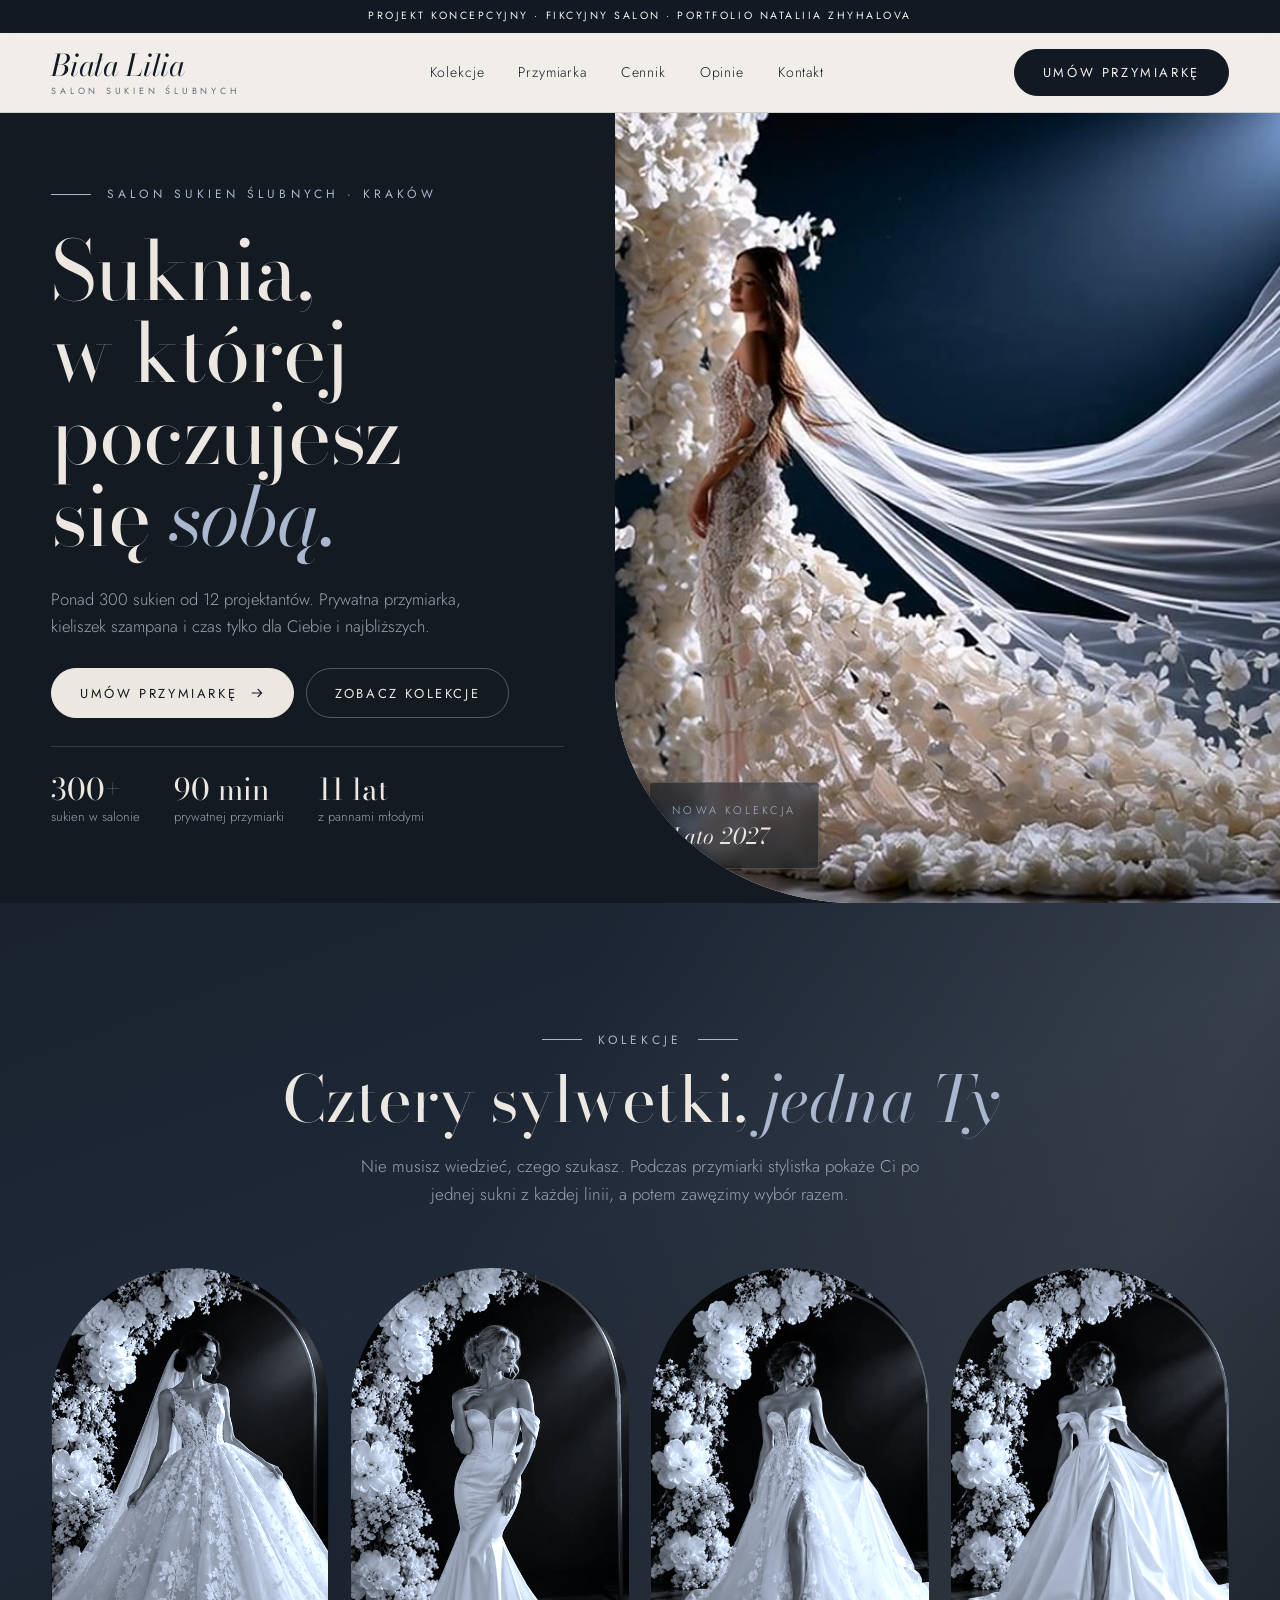
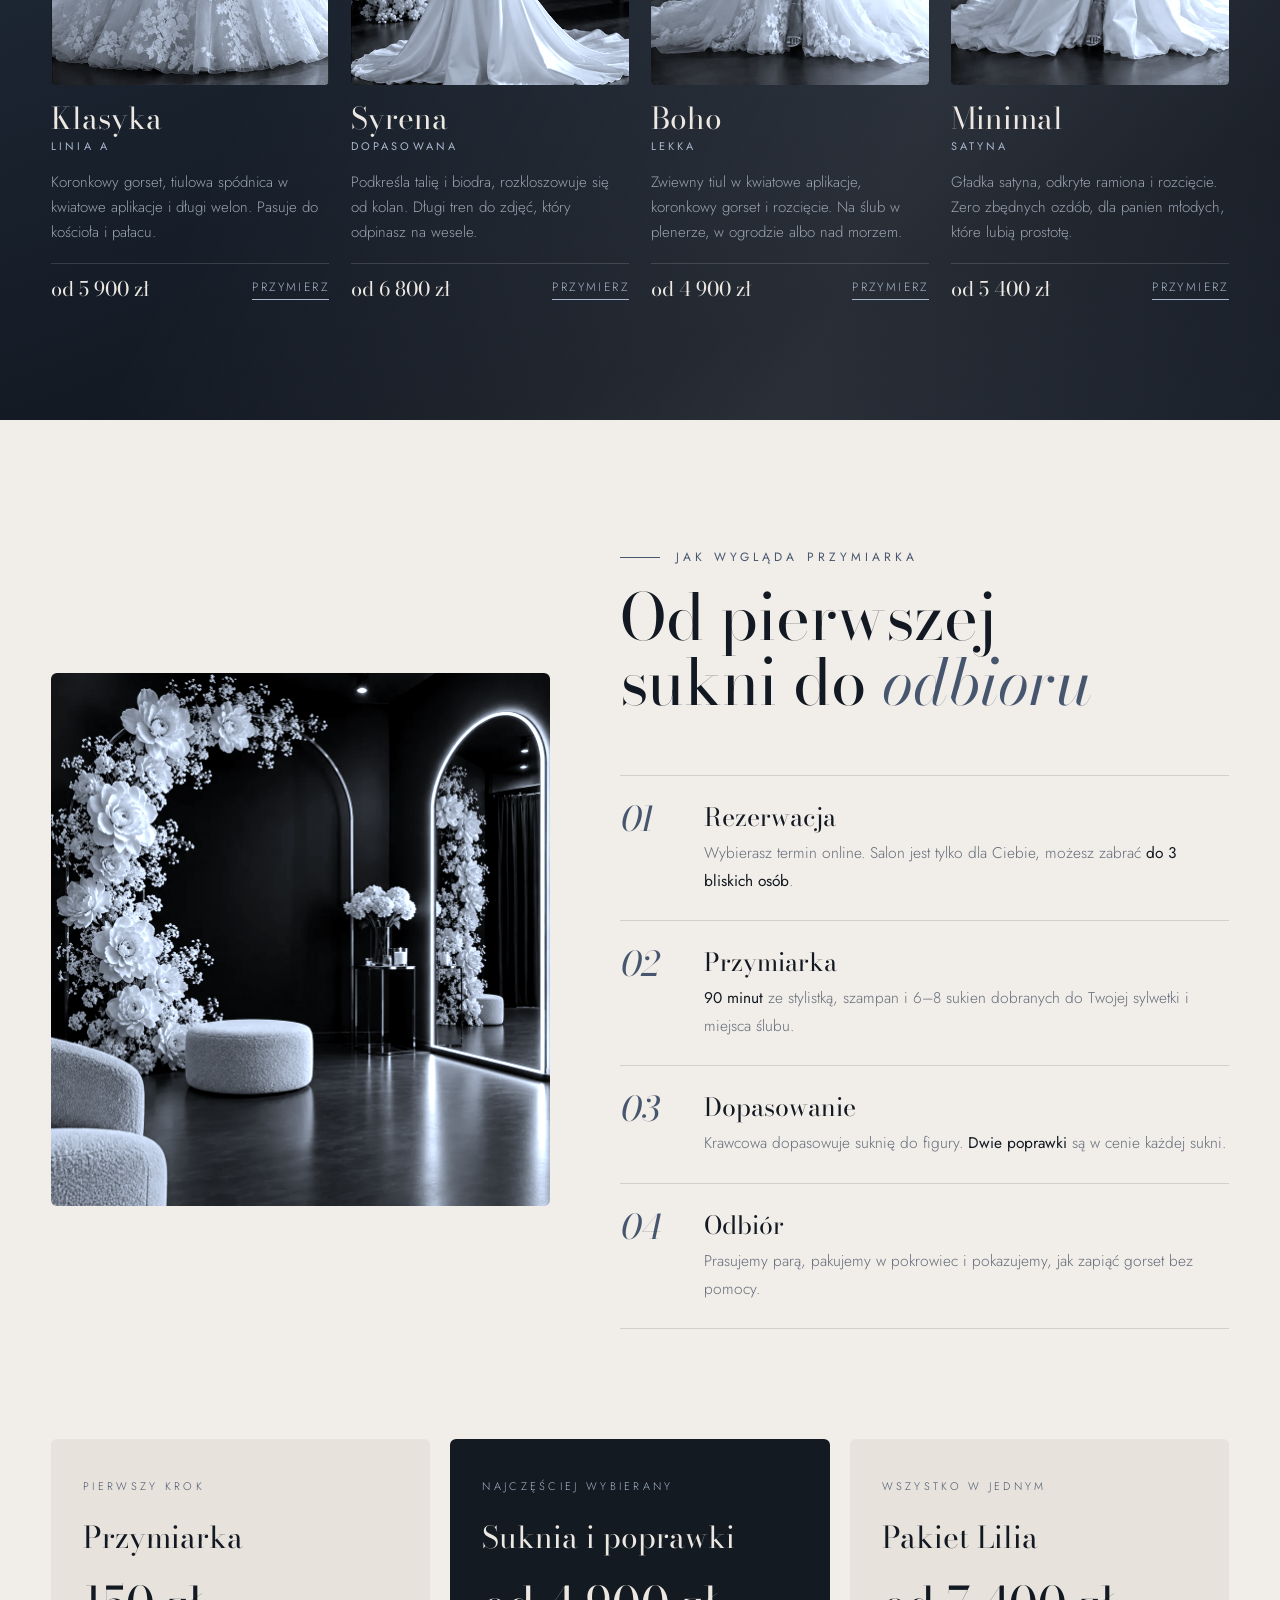
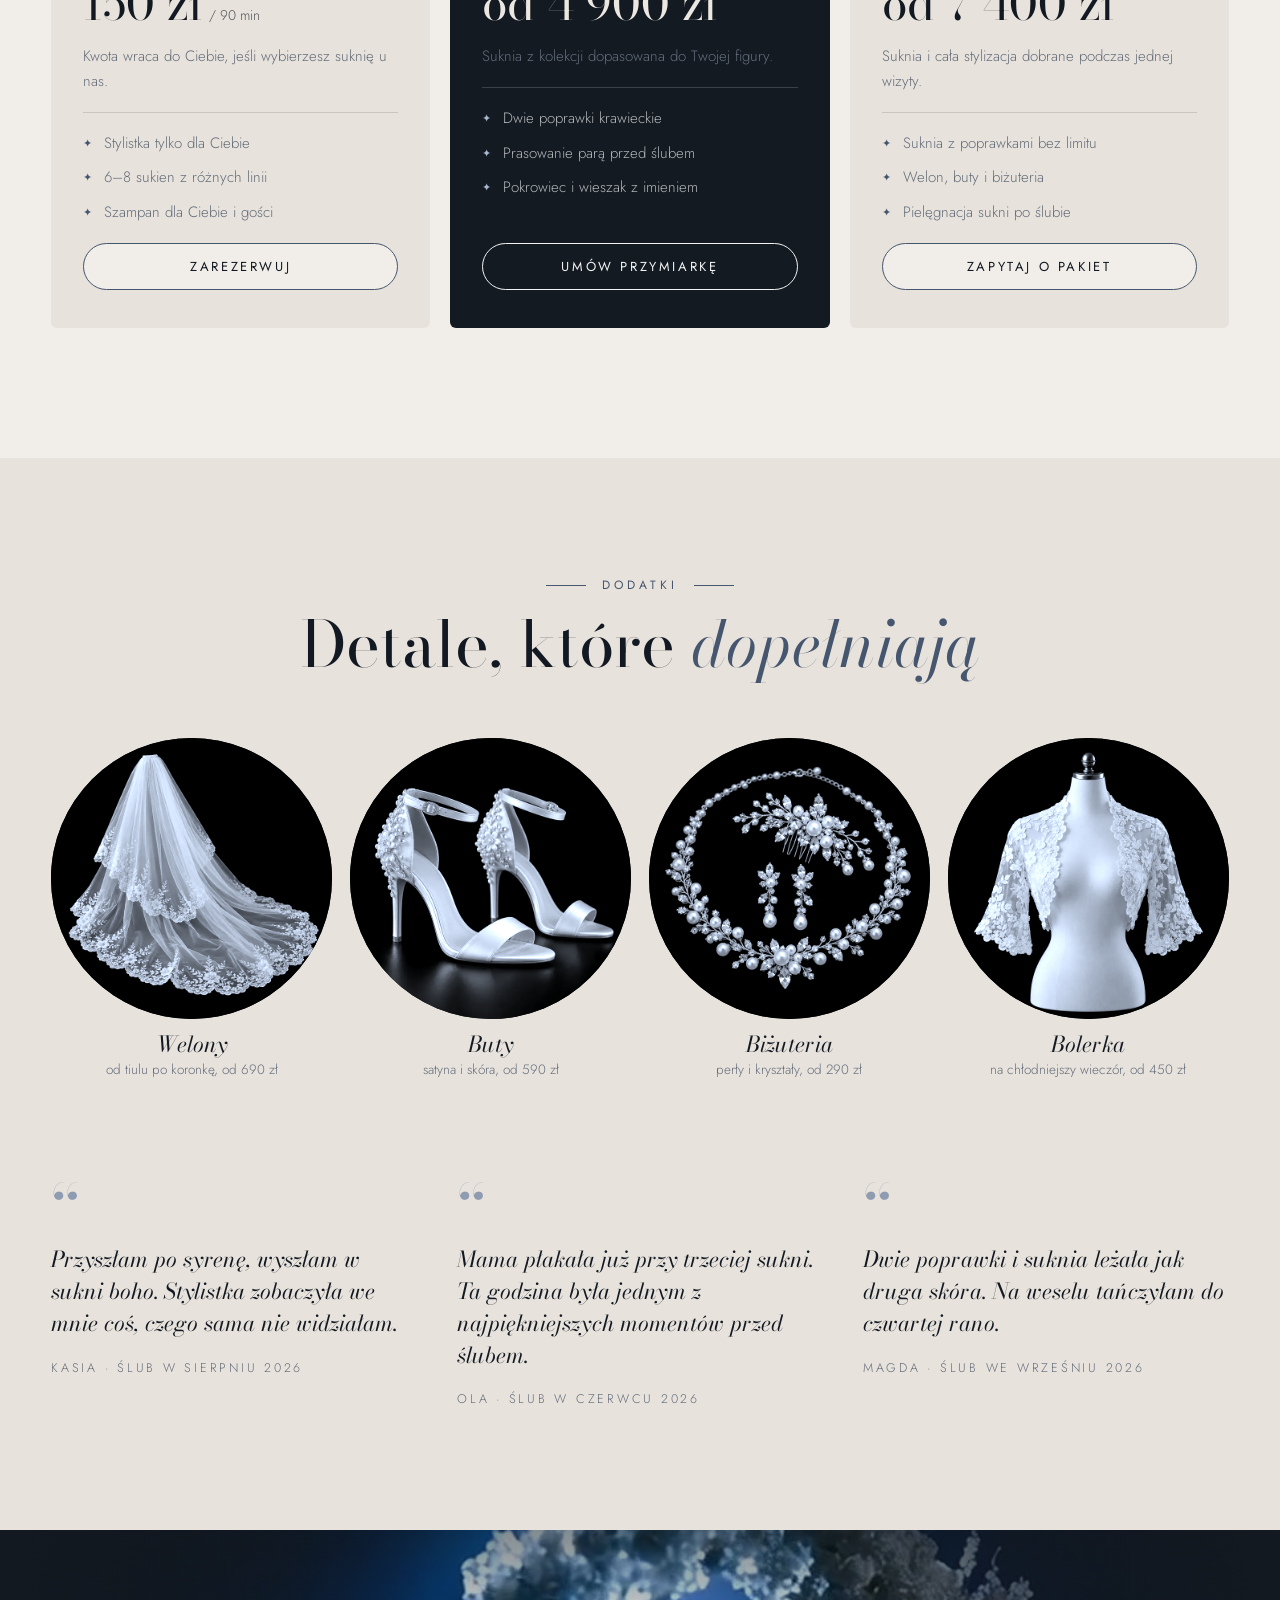
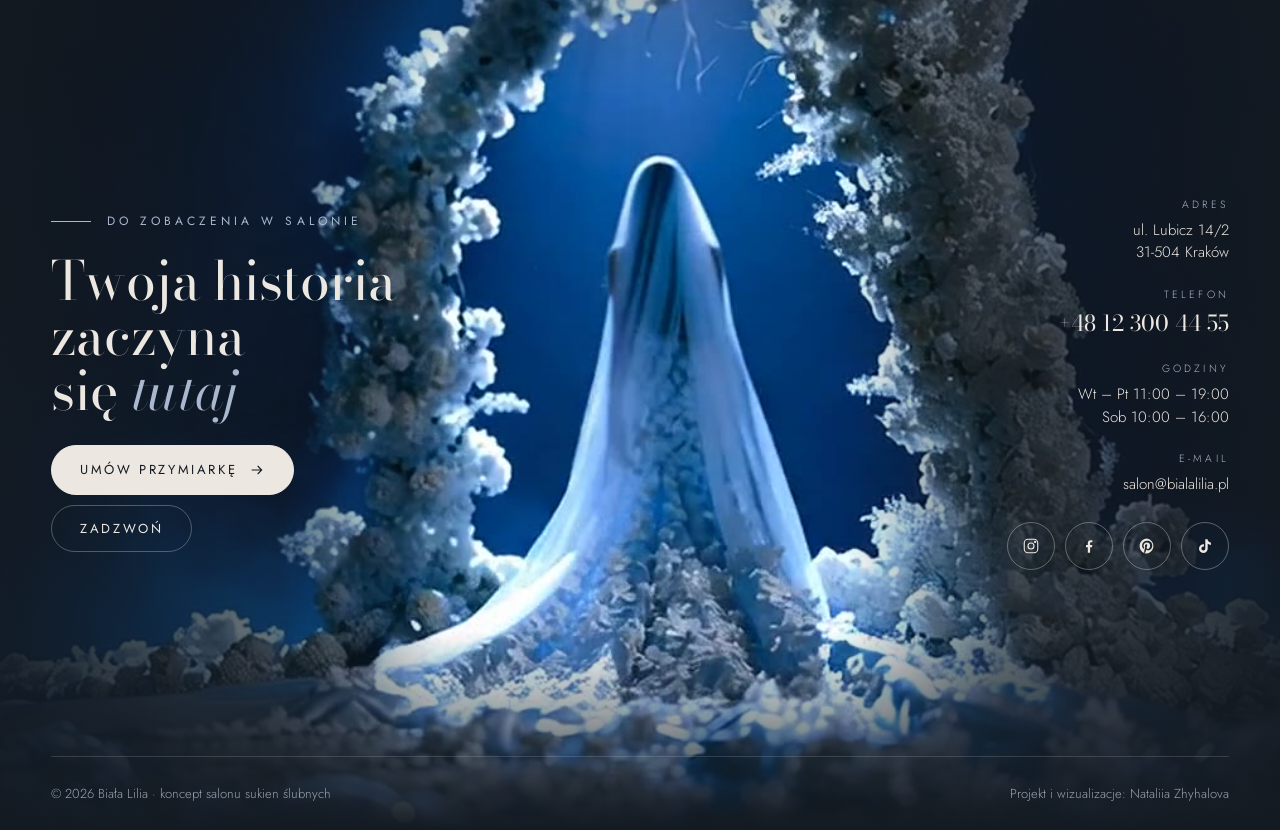
==== commit e04673e1: "Biała Lilia: restore original photos with the light CSS tint Co-Authored-By: Claude Opus 5.5 <norepl" ====
--- a/lilia/index.html
+++ b/lilia/index.html
@@ -86,7 +86,8 @@
   content: attr(data-label); position: absolute; left: 18px; bottom: 16px;
   font: italic 400 15px/1 var(--display); color: rgba(13,13,13,.4);
 }
-.ph img, .ph video { position: absolute; inset: 0; width: 100%; height: 100%; object-fit: cover; }
+.ph img, .ph video { position: absolute; inset: 0; width: 100%; height: 100%; object-fit: cover; filter: grayscale(1) sepia(.3) hue-rotate(178deg) saturate(1.5) contrast(1.05); }
+.hero__media video, .finale__media video { filter: none; }
 .ph:has(img, video)::after { content: none; }
 
 /* hero */
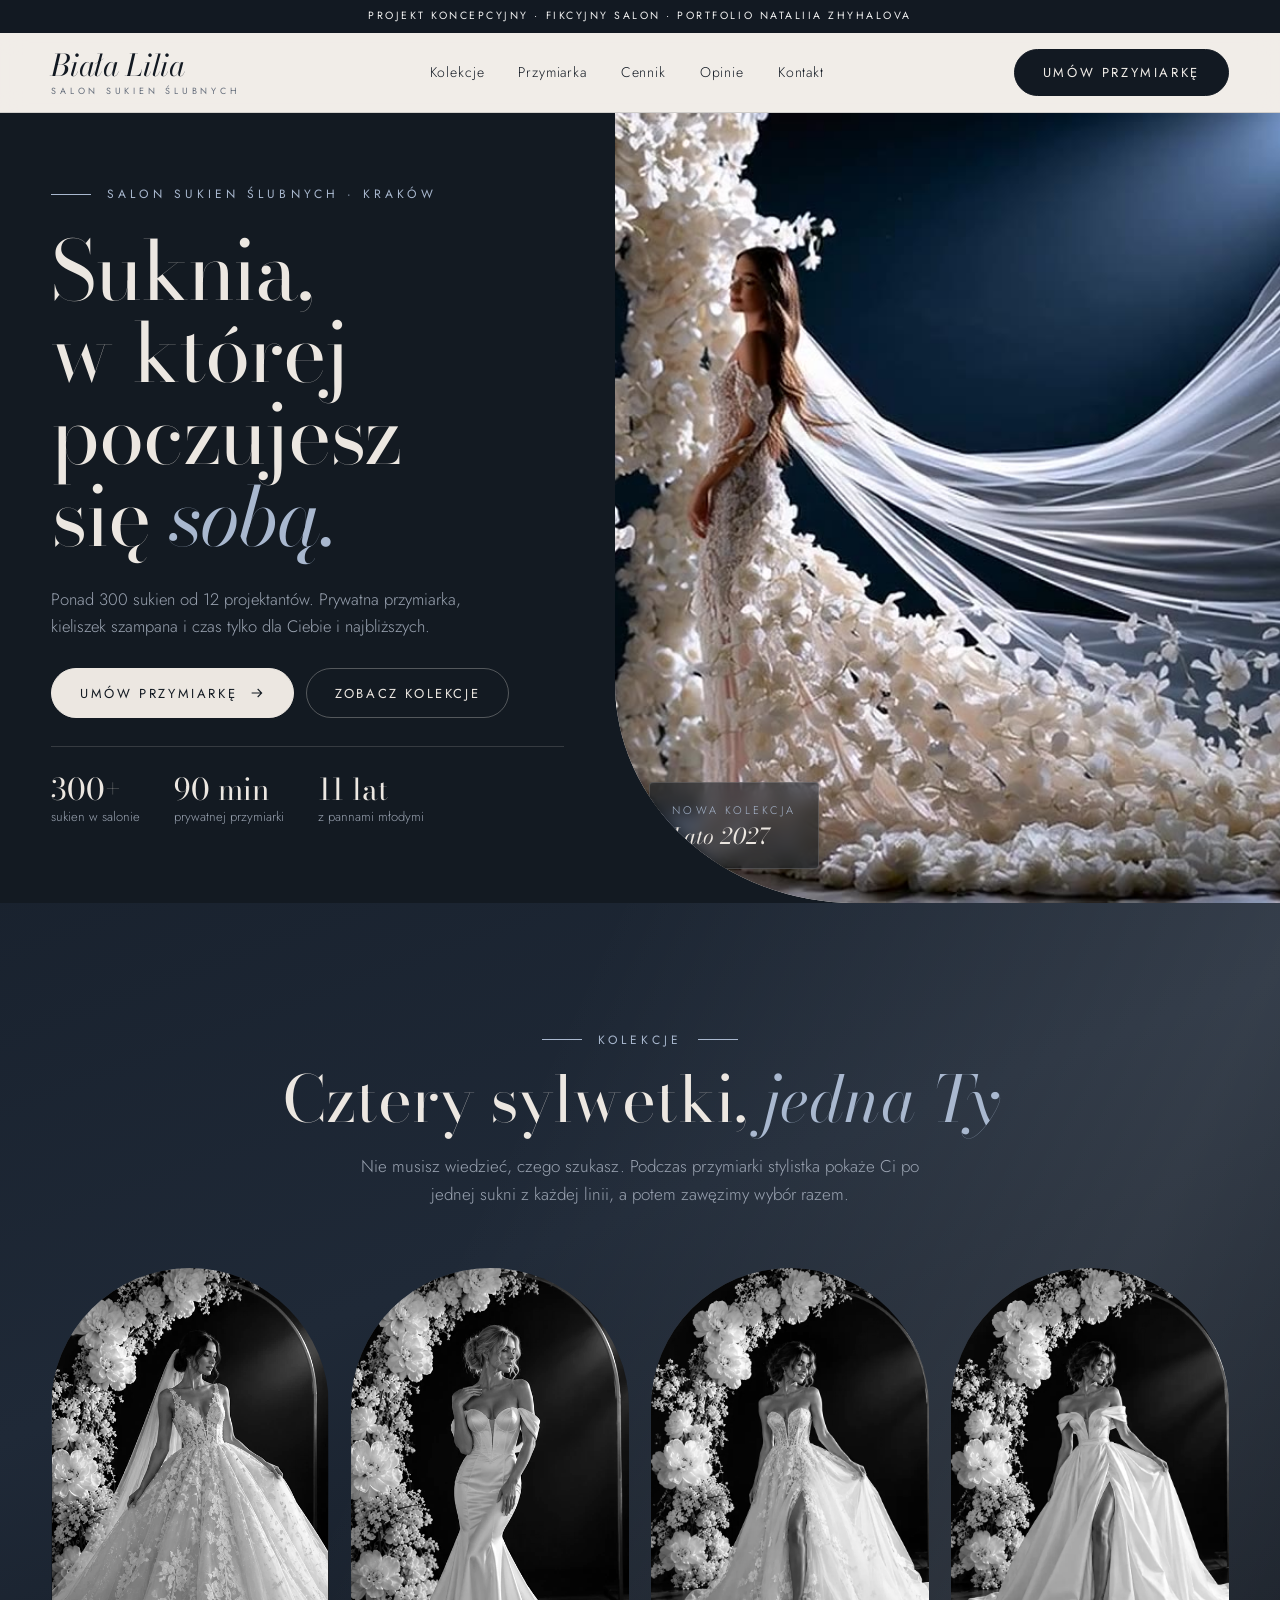
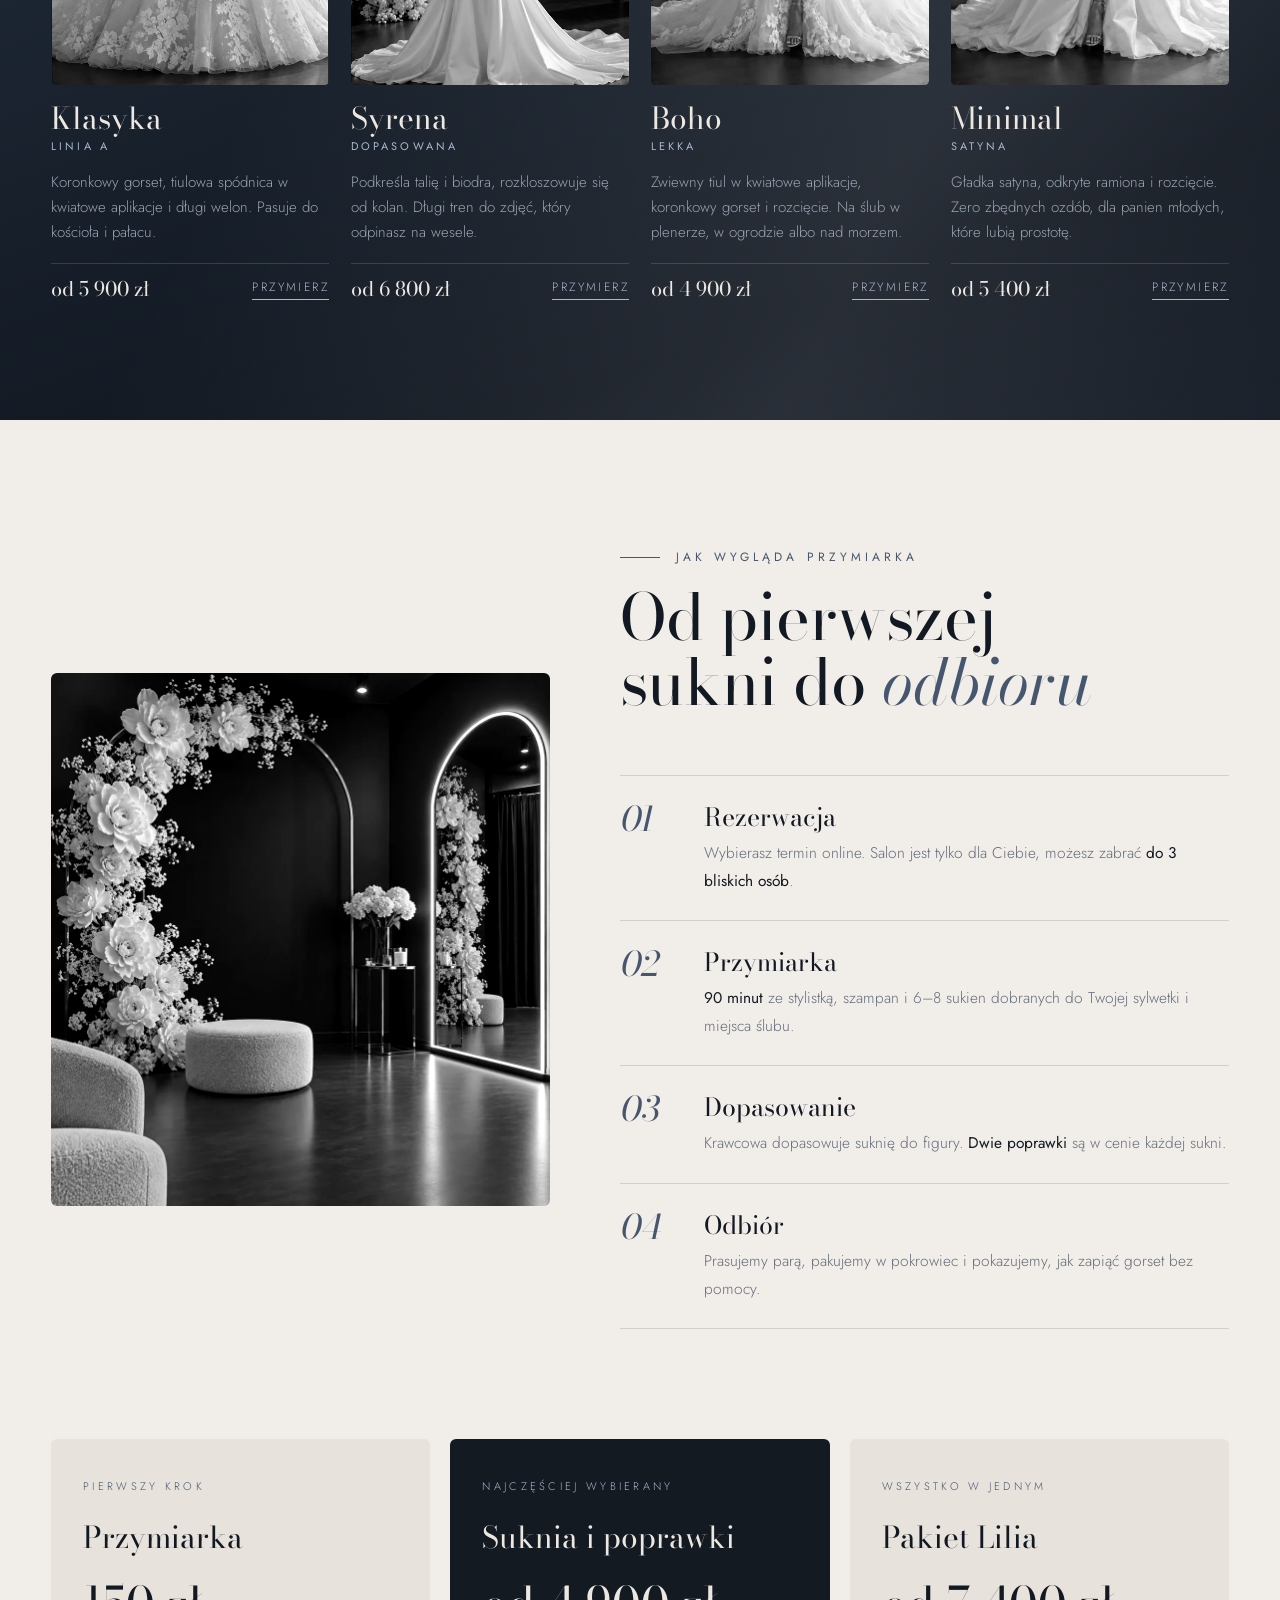
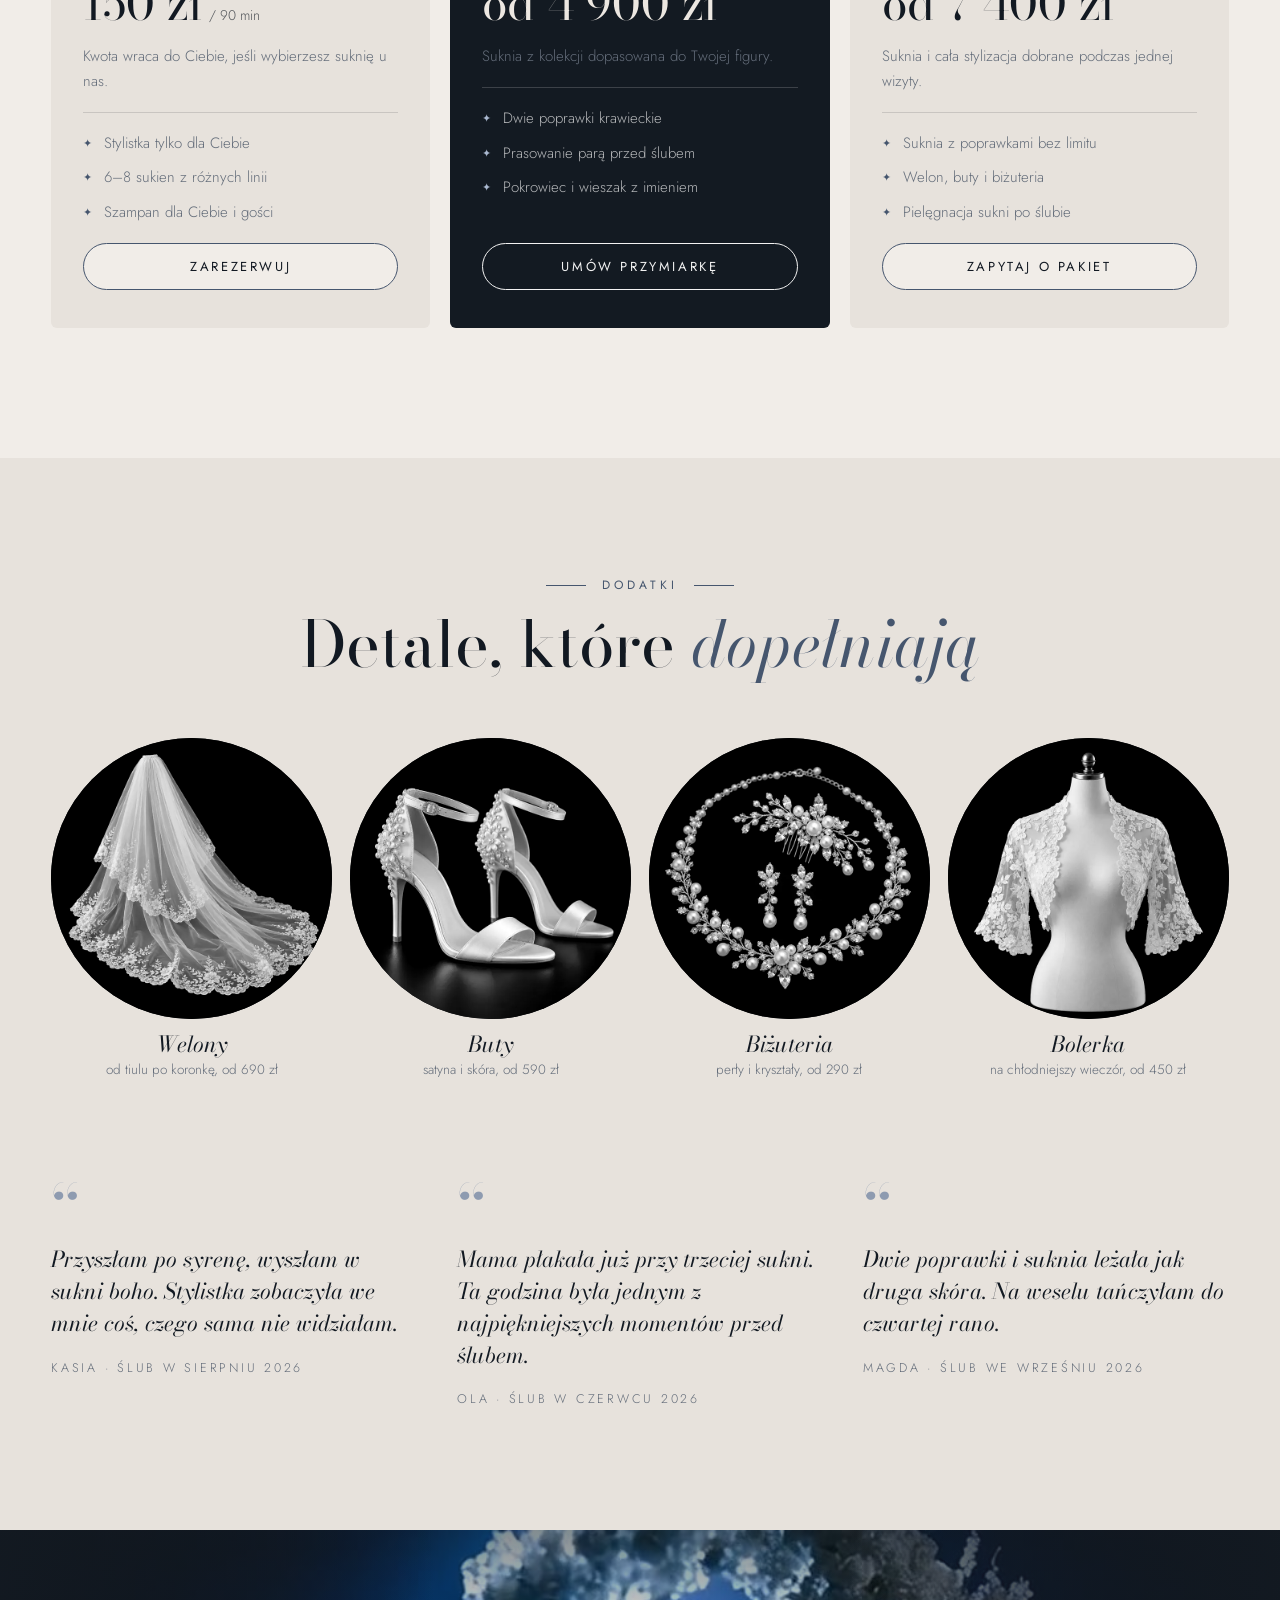
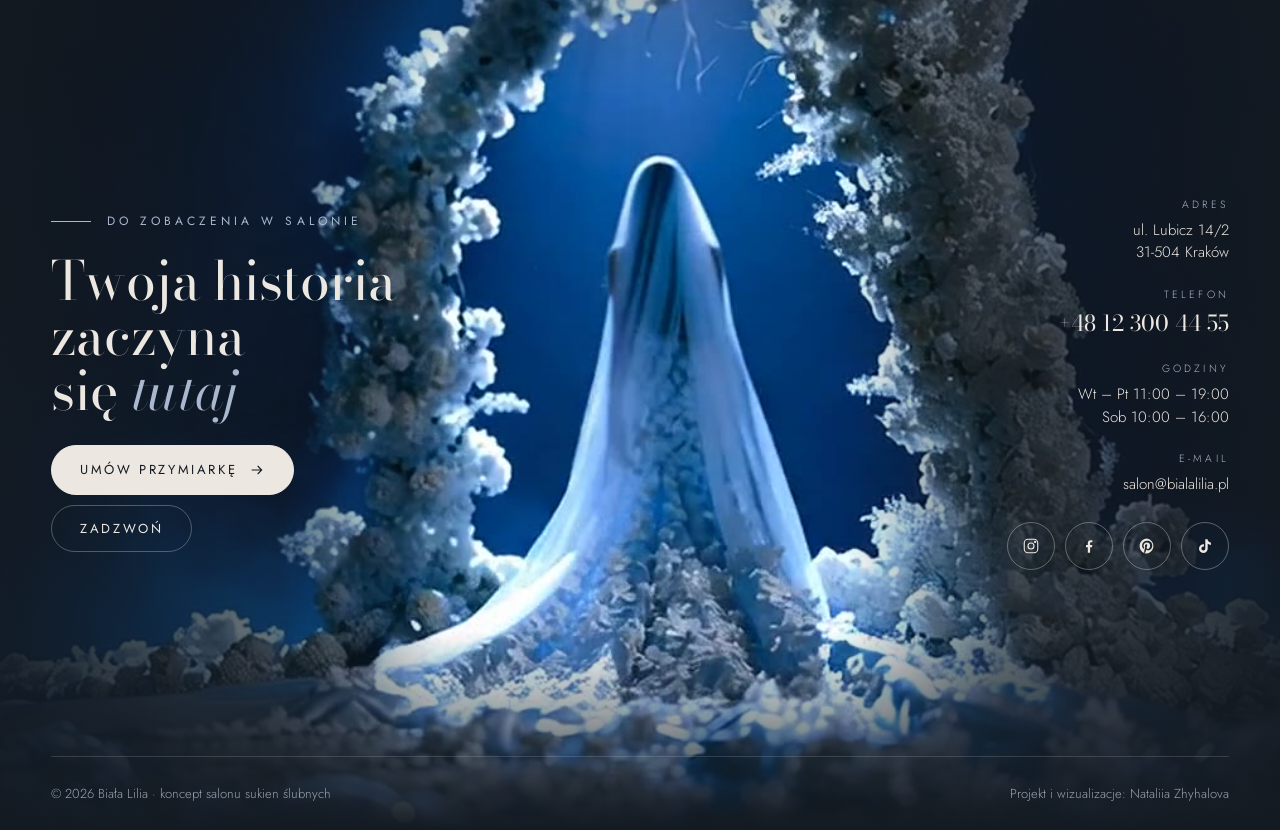
==== commit f56e3743: "Biała Lilia: photos back to pure black and white Co-Authored-By: Claude Opus 5.5 <noreply@anthropic." ====
--- a/lilia/index.html
+++ b/lilia/index.html
@@ -86,7 +86,7 @@
   content: attr(data-label); position: absolute; left: 18px; bottom: 16px;
   font: italic 400 15px/1 var(--display); color: rgba(13,13,13,.4);
 }
-.ph img, .ph video { position: absolute; inset: 0; width: 100%; height: 100%; object-fit: cover; filter: grayscale(1) sepia(.3) hue-rotate(178deg) saturate(1.5) contrast(1.05); }
+.ph img, .ph video { position: absolute; inset: 0; width: 100%; height: 100%; object-fit: cover; filter: grayscale(1) contrast(1.05); }
 .hero__media video, .finale__media video { filter: none; }
 .ph:has(img, video)::after { content: none; }
 
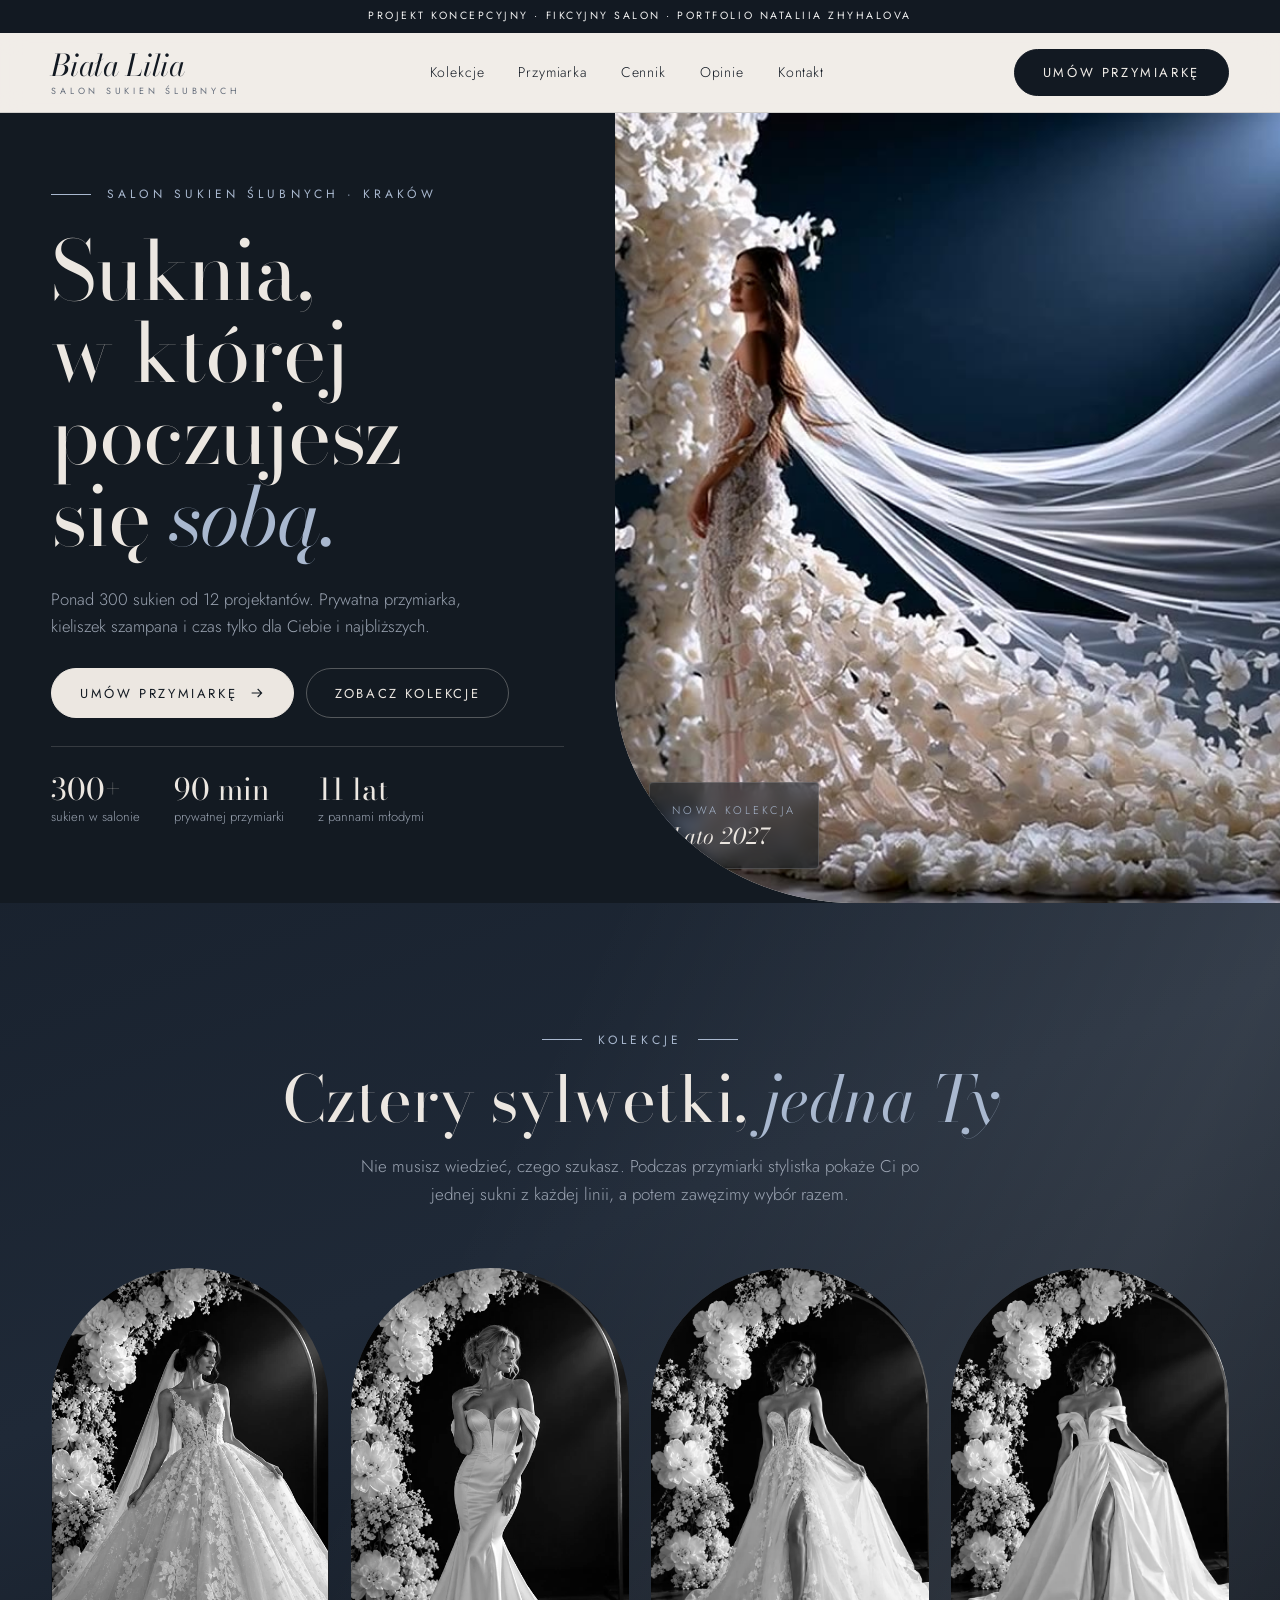
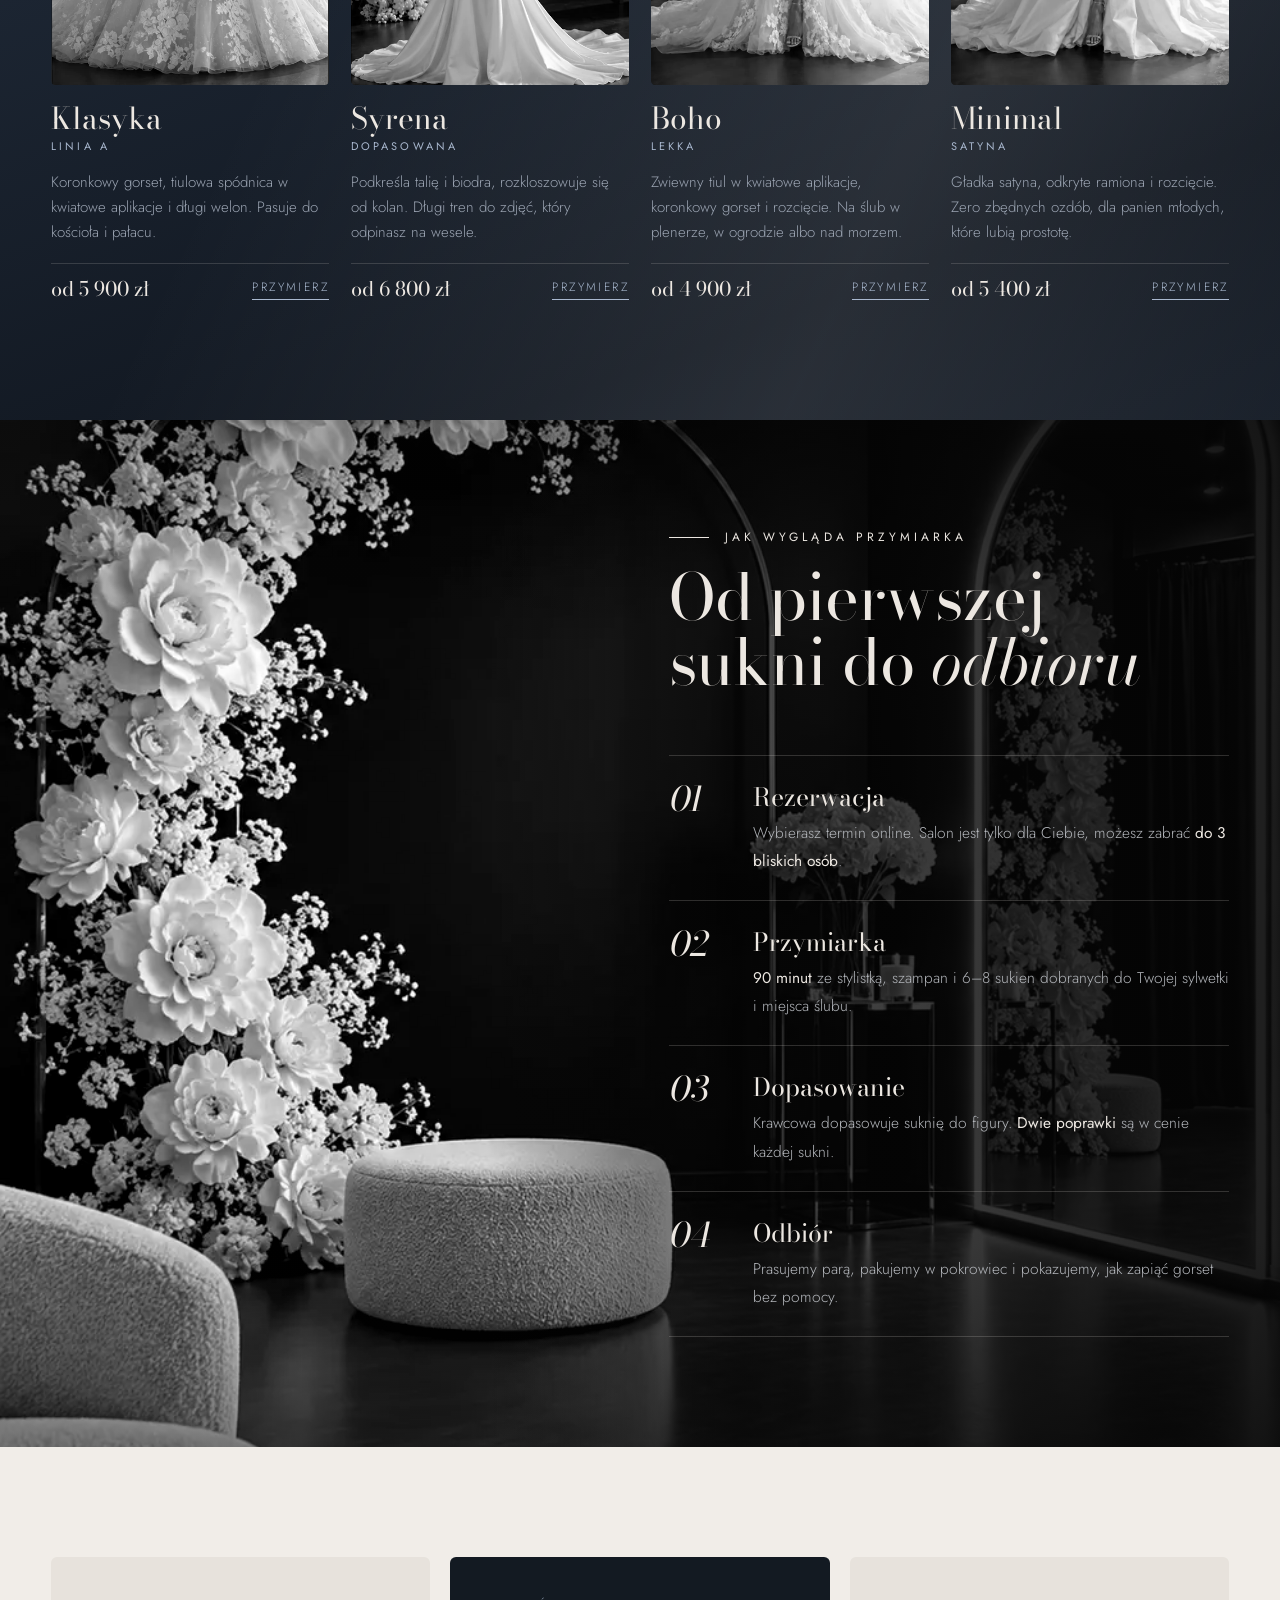
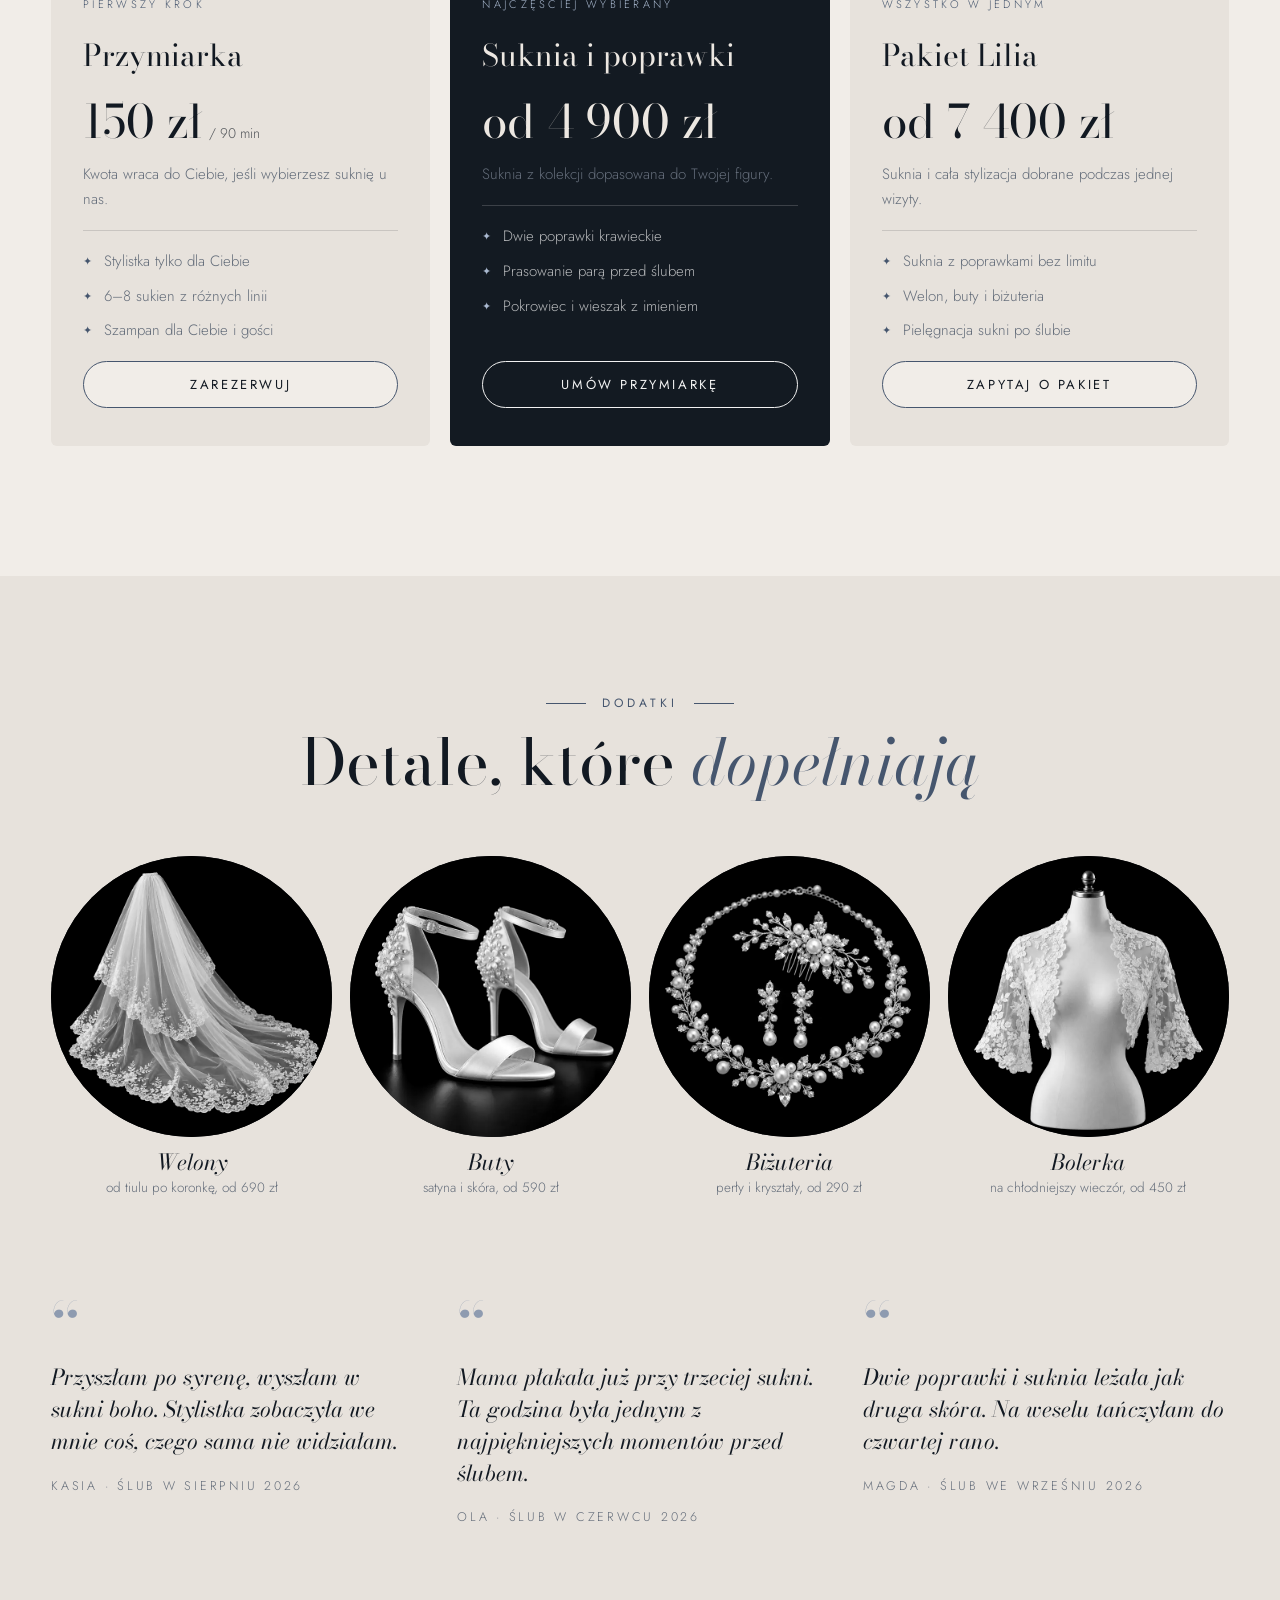
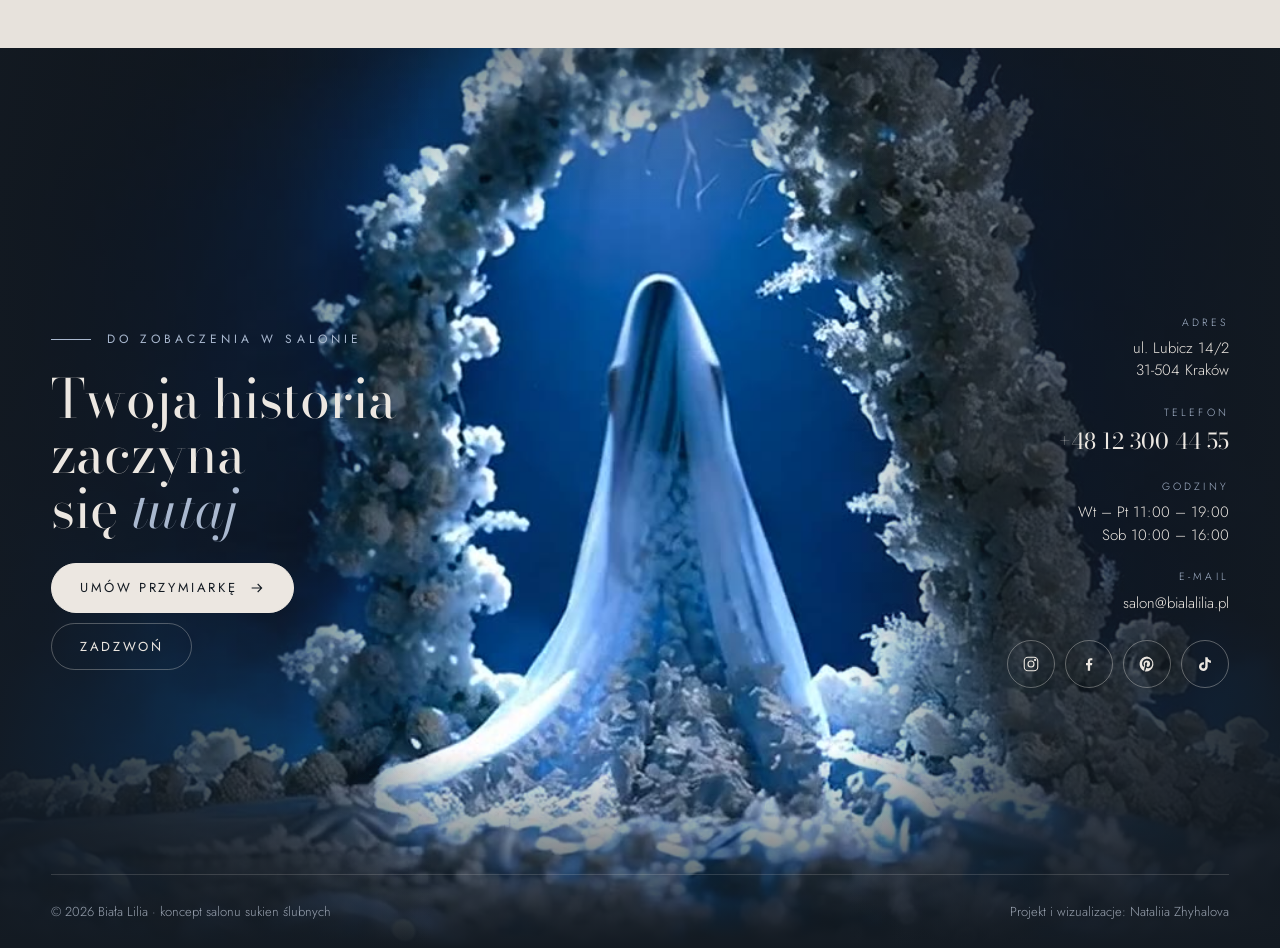
==== commit af170ce9: "Biała Lilia: full-bleed fitting room with steps over a dark veil Co-Authored-By: Claude Opus 5.5 <no" ====
--- a/lilia/index.html
+++ b/lilia/index.html
@@ -168,9 +168,17 @@
 .coll__foot a { font-size: 12px; letter-spacing: .2em; text-transform: uppercase; color: var(--gold); border-bottom: 1px solid currentColor; padding-bottom: 2px; }
 
 /* fitting ritual */
-.ritual { padding-block: 130px; background: var(--paper); }
-.ritual__grid { display: grid; grid-template-columns: minmax(0, .9fr) minmax(0, 1.1fr); gap: 70px; align-items: center; }
-.ritual__img { aspect-ratio: 1212 / 1297; border-radius: 6px; }
+.ritual { padding-block: 0 130px; background: var(--paper); }
+/* full-bleed fitting room; the steps sit on a dark veil over the mirror side */
+.ritual__stage { position: relative; isolation: isolate; min-height: 100svh; display: flex; align-items: center; background: #050505; color: var(--pearl);
+  --line: rgba(236,231,225,.18); --muted: #b3b6bb; --gold: var(--pearl); --ink: var(--pearl); }
+.ritual__img { position: absolute; inset: 0; z-index: -2; background: #050505; }
+.ritual__img img { object-position: 30% 50%; }
+.ritual__stage::before { content: ""; position: absolute; inset: 0; z-index: -1; pointer-events: none;
+  background: linear-gradient(90deg, transparent 0%, transparent 38%, rgba(5,5,5,.72) 58%, rgba(5,5,5,.9) 100%),
+              linear-gradient(180deg, rgba(5,5,5,.35) 0%, transparent 20%, transparent 80%, rgba(5,5,5,.45) 100%); }
+.ritual__grid { display: grid; padding-block: 110px; }
+.ritual__copy { justify-self: end; width: min(560px, 100%); }
 .steps { list-style: none; margin: 0; padding: 0; display: grid; gap: 0; counter-reset: s; }
 .steps li { display: grid; grid-template-columns: 64px 1fr; gap: 20px; padding: 26px 0; border-top: 1px solid var(--line); }
 .steps li:last-child { border-bottom: 1px solid var(--line); }
@@ -261,8 +269,8 @@
   .collections, .acc { grid-template-columns: repeat(2, minmax(0, 1fr)); }
   .packages, .reviews { grid-template-columns: minmax(0, 1fr); }
   .packages { max-width: 560px; }
-  .ritual__grid { grid-template-columns: minmax(0, 1fr); gap: 50px; }
-  .ritual__img { max-width: 520px; }
+  .ritual__stage::before { background: linear-gradient(180deg, rgba(5,5,5,.62) 0%, rgba(5,5,5,.72) 40%, rgba(5,5,5,.9) 100%); }
+  .ritual__copy { justify-self: stretch; }
 }
 @media (max-width: 860px) {
   .nav ul, .nav .btn { display: none; }
@@ -281,7 +289,9 @@
 }
 @media (max-width: 600px) {
   .collections { grid-template-columns: minmax(0, 1fr); }
-  .silk, .ritual, .extras { padding-block: 90px; }
+  .silk, .extras { padding-block: 90px; }
+  .ritual { padding-block: 0 90px; }
+  .ritual__grid { padding-block: 60px; }
   .row2 { grid-template-columns: minmax(0, 1fr); }
   .info { grid-template-columns: 1fr 1fr; gap: 20px 14px; }
   .info .big { font-size: 17px; }
@@ -377,10 +387,10 @@
   </section>
 
   <section class="ritual" id="przymiarka">
-    <div class="wrap">
-      <div class="ritual__grid">
-        <div class="ritual__img ph" data-label="Przymierzalnia"><img src="assets/przymierzalnia.webp" alt="Przymierzalnia z kwiatową bramą, lustrem i pufami" loading="lazy"></div>
-        <div>
+    <div class="ritual__stage">
+      <div class="ritual__img ph" data-label="Przymierzalnia"><img src="assets/przymierzalnia.webp" alt="Przymierzalnia z kwiatową bramą, lustrem i pufami" loading="lazy"></div>
+      <div class="wrap ritual__grid">
+        <div class="ritual__copy">
           <div class="head">
             <div class="label">Jak wygląda przymiarka</div>
             <h2>Od pierwszej sukni do <em>odbioru</em></h2>
@@ -393,7 +403,9 @@
           </ol>
         </div>
       </div>
-
+    </div>
+
+    <div class="wrap">
       <div class="packages" id="cennik">
         <div class="pkg">
           <small>Pierwszy krok</small>
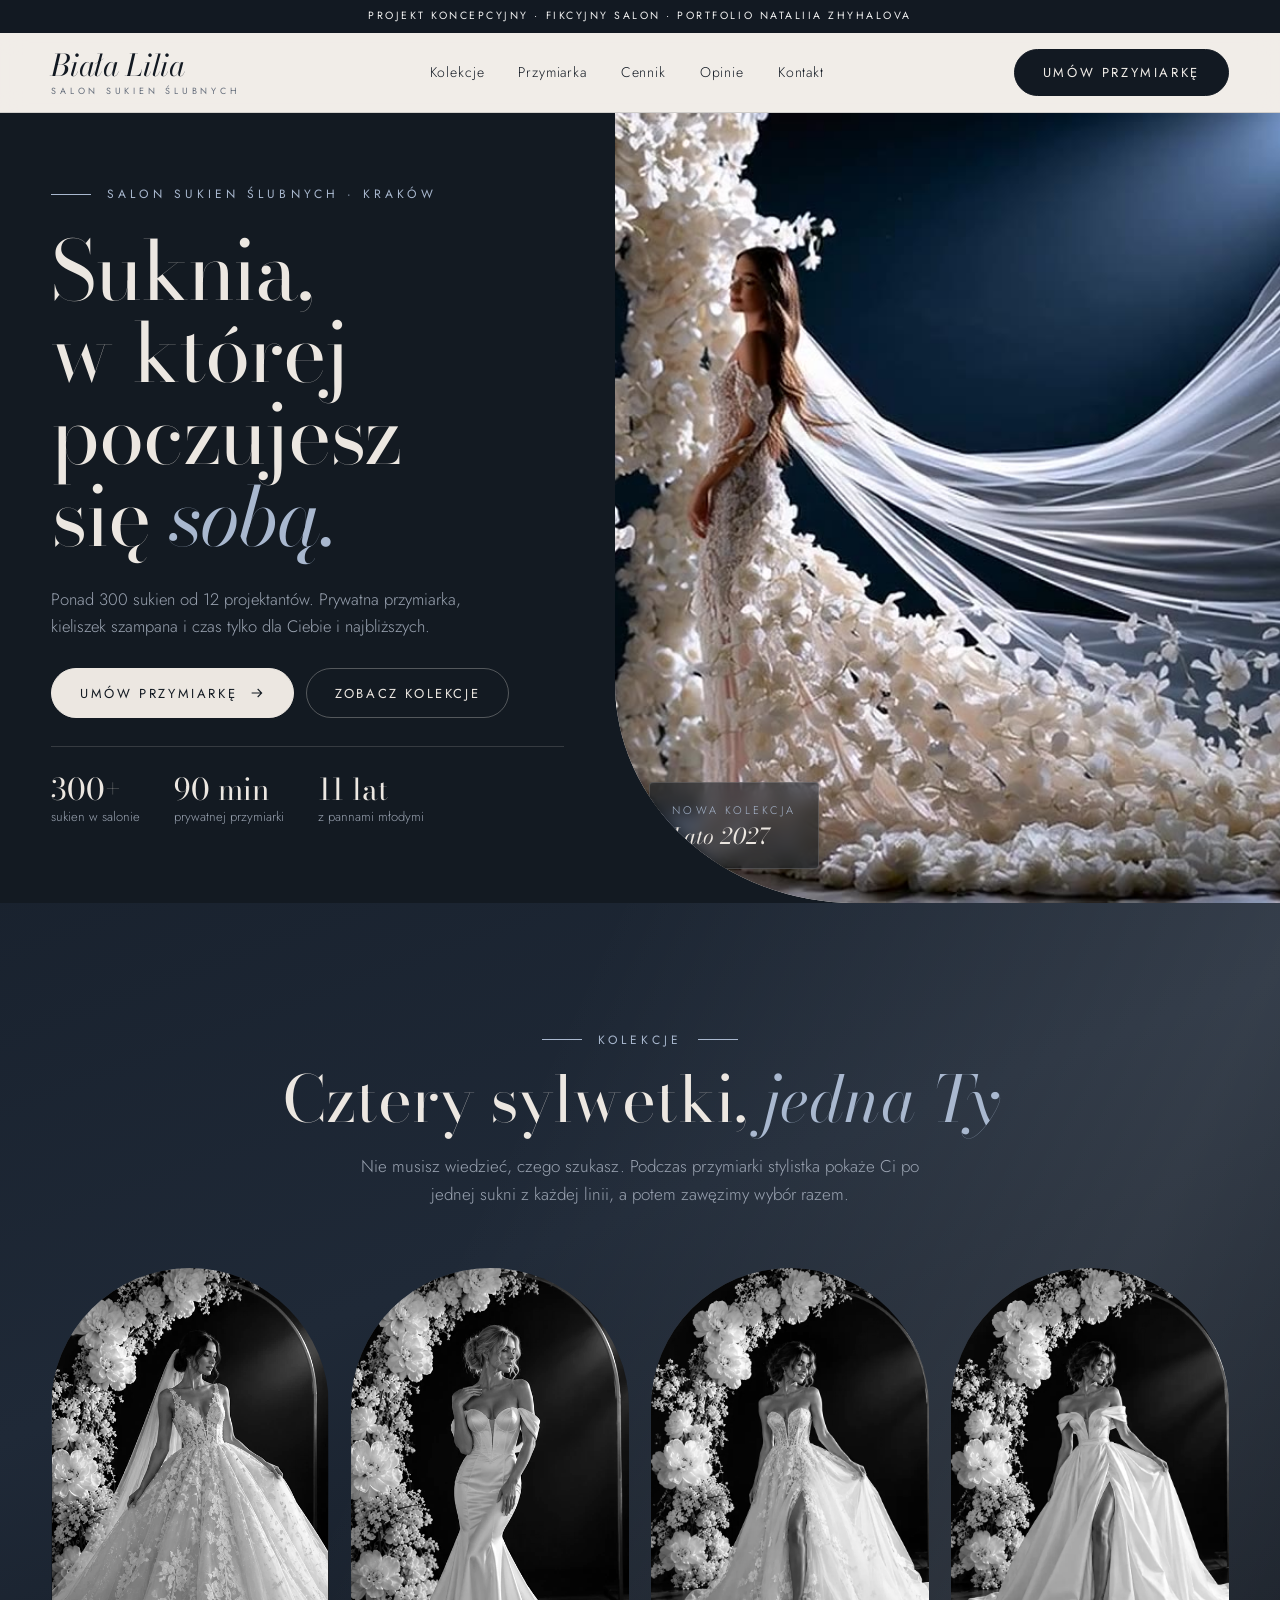
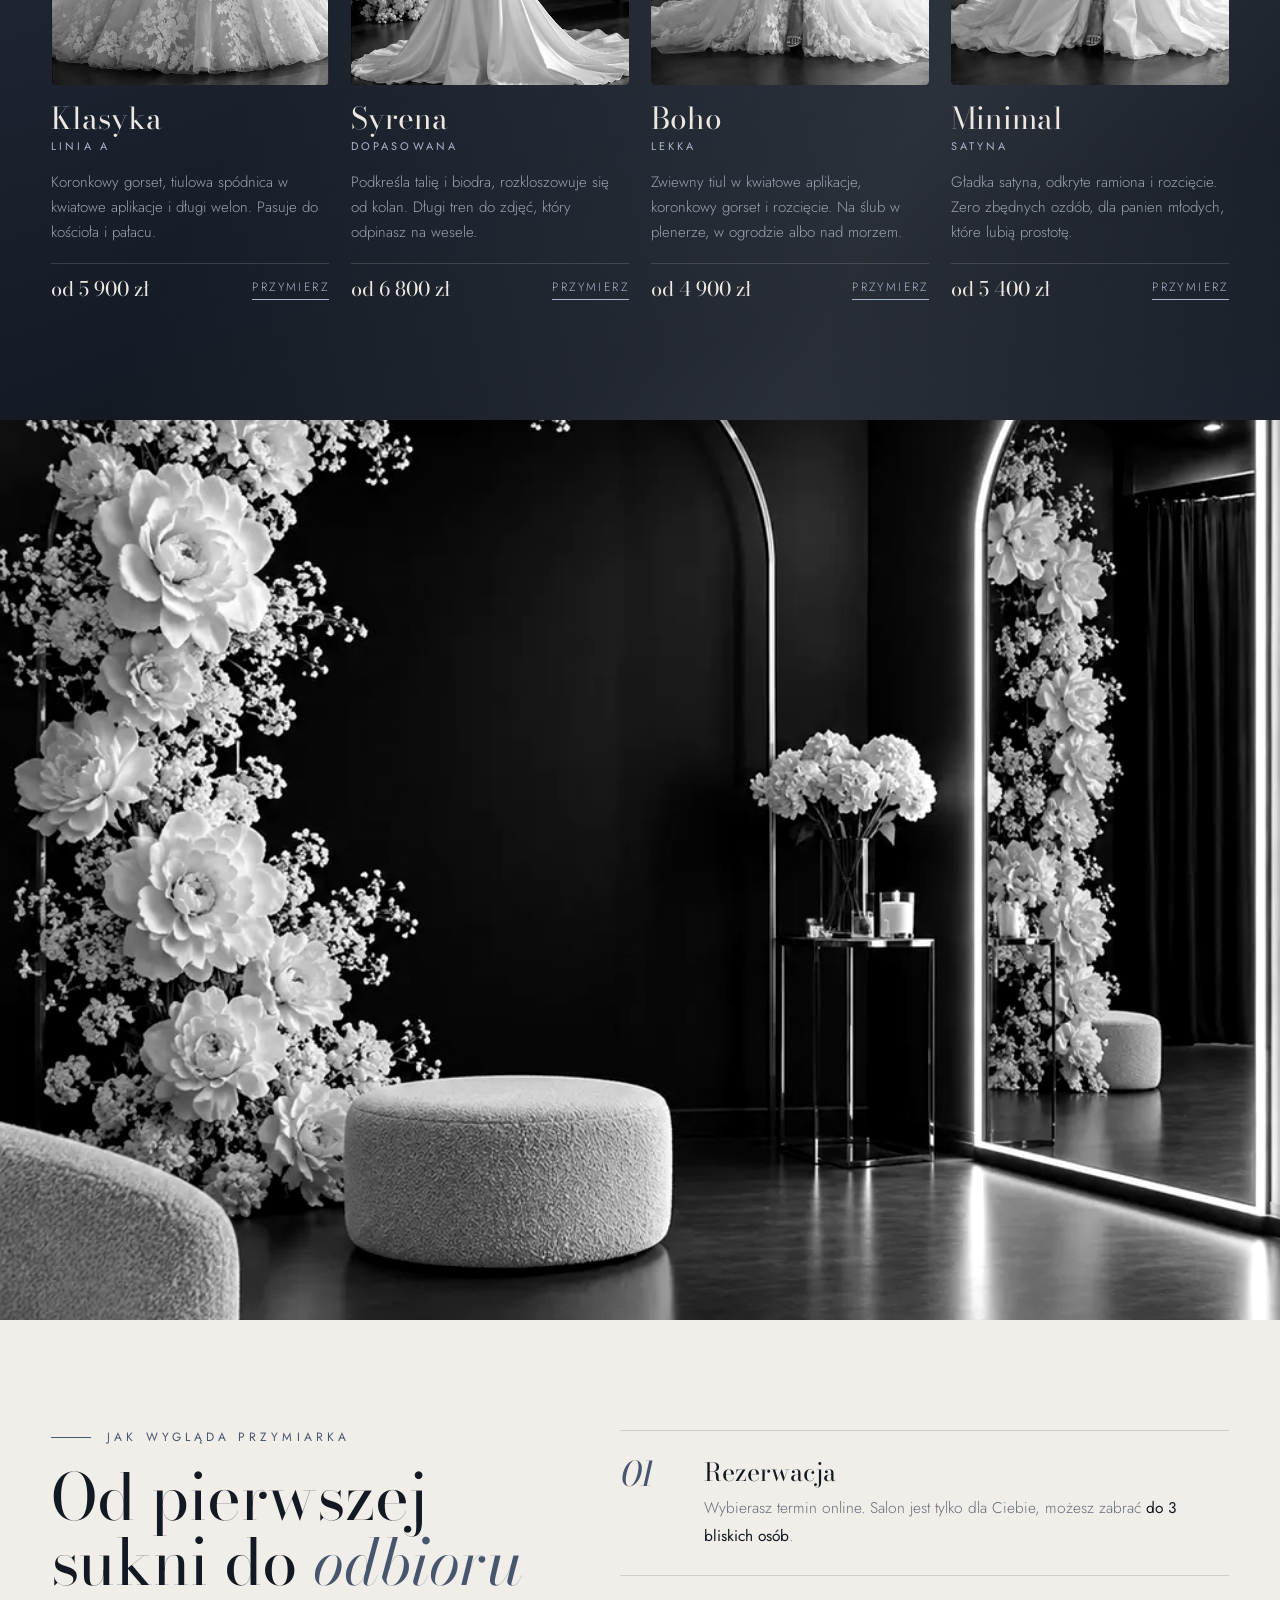
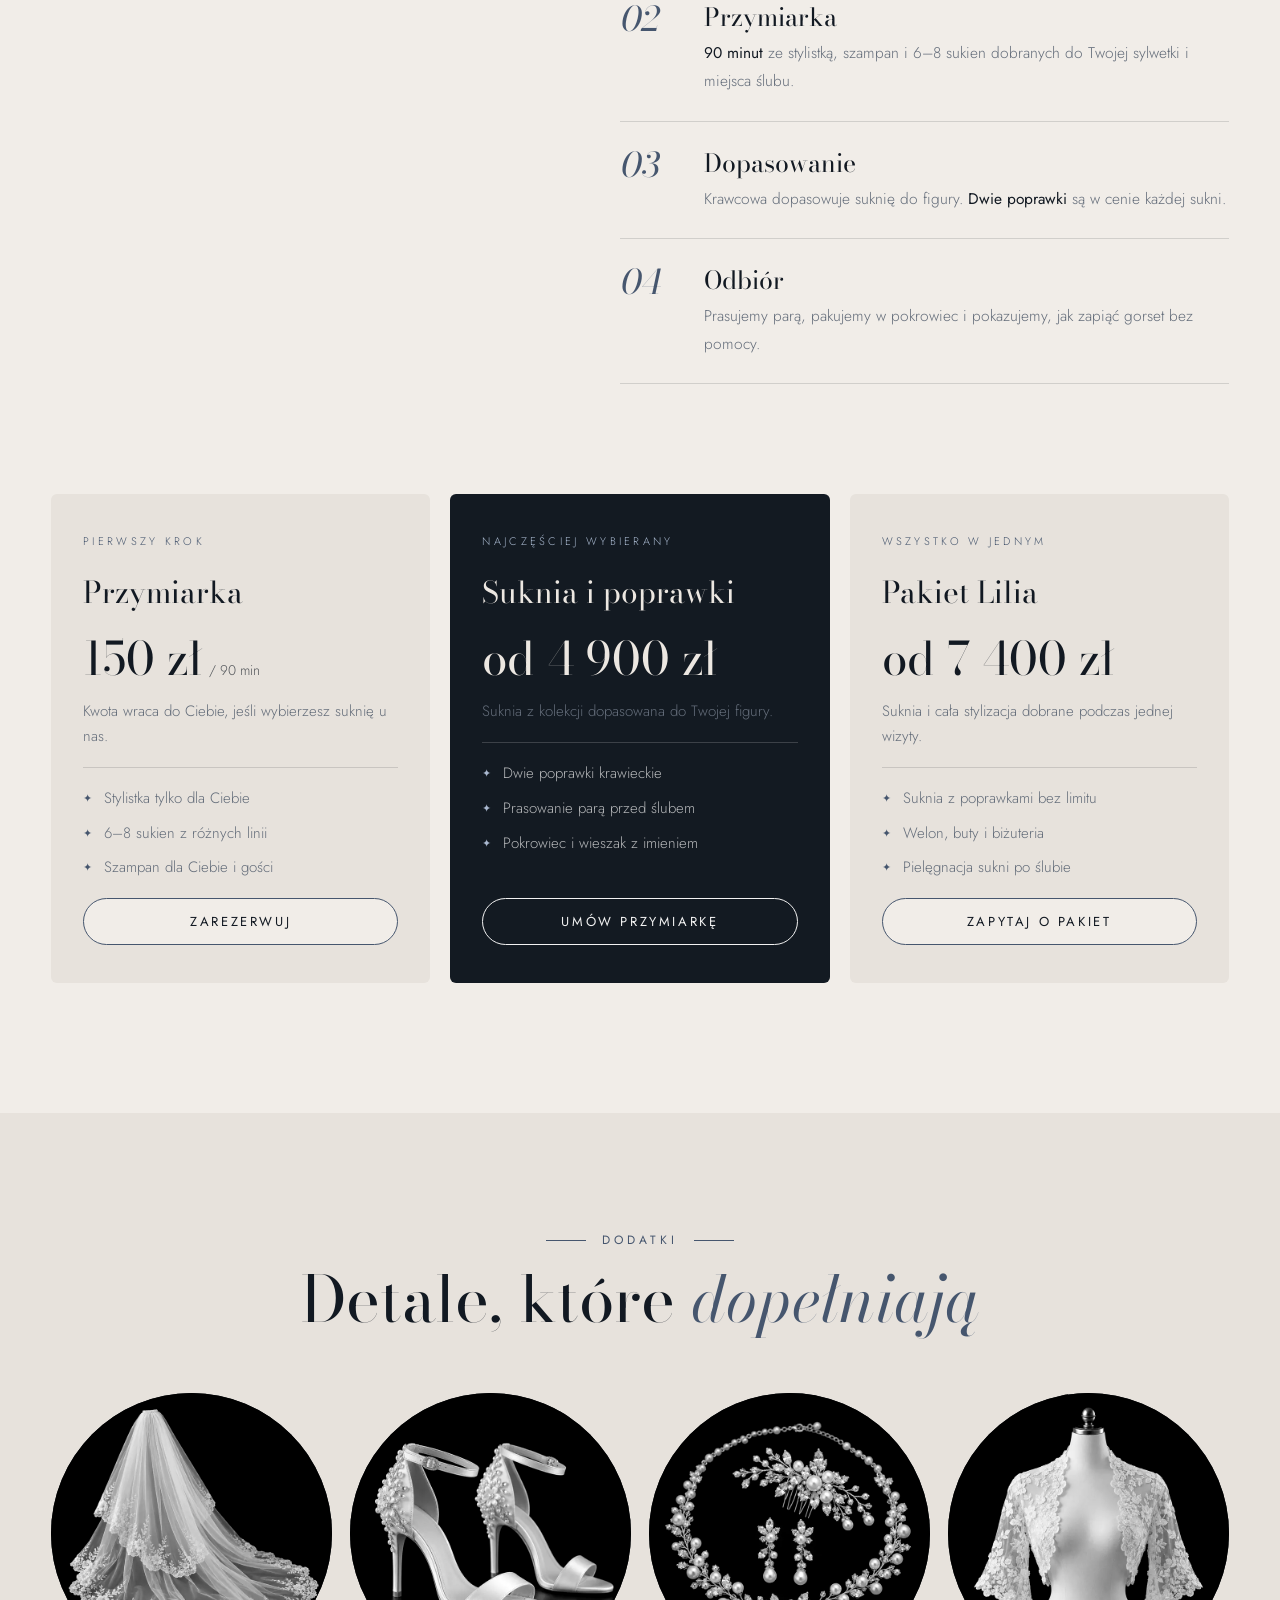
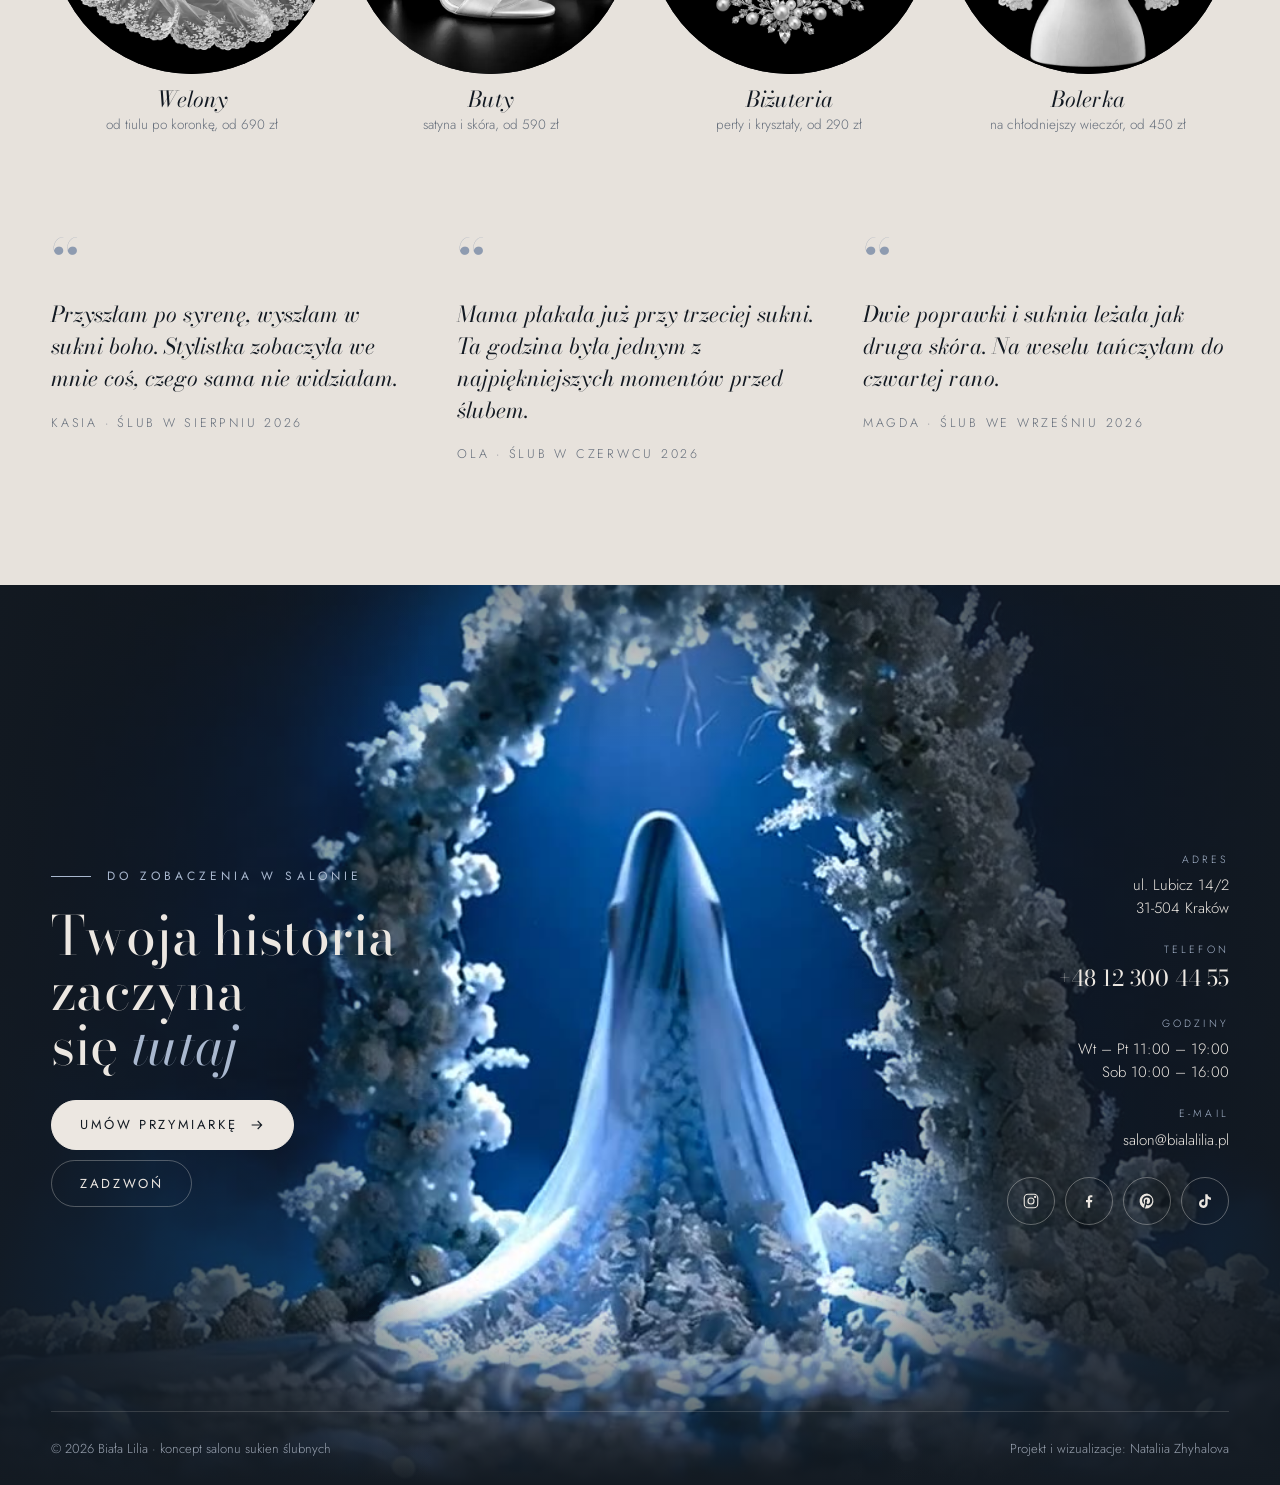
==== commit 3ee4cb0d: "Biała Lilia: fitting room photo full screen on its own, steps below Co-Authored-By: Claude Opus 5.5 " ====
--- a/lilia/index.html
+++ b/lilia/index.html
@@ -169,16 +169,11 @@
 
 /* fitting ritual */
 .ritual { padding-block: 0 130px; background: var(--paper); }
-/* full-bleed fitting room; the steps sit on a dark veil over the mirror side */
-.ritual__stage { position: relative; isolation: isolate; min-height: 100svh; display: flex; align-items: center; background: #050505; color: var(--pearl);
-  --line: rgba(236,231,225,.18); --muted: #b3b6bb; --gold: var(--pearl); --ink: var(--pearl); }
-.ritual__img { position: absolute; inset: 0; z-index: -2; background: #050505; }
+/* full-bleed fitting room photo on its own, then the steps below it */
+.ritual__img { position: relative; height: 100svh; min-height: 520px; background: #050505; }
 .ritual__img img { object-position: 30% 50%; }
-.ritual__stage::before { content: ""; position: absolute; inset: 0; z-index: -1; pointer-events: none;
-  background: linear-gradient(90deg, transparent 0%, transparent 38%, rgba(5,5,5,.72) 58%, rgba(5,5,5,.9) 100%),
-              linear-gradient(180deg, rgba(5,5,5,.35) 0%, transparent 20%, transparent 80%, rgba(5,5,5,.45) 100%); }
-.ritual__grid { display: grid; padding-block: 110px; }
-.ritual__copy { justify-self: end; width: min(560px, 100%); }
+.ritual__grid { display: grid; grid-template-columns: minmax(0, .9fr) minmax(0, 1.1fr); gap: 70px; align-items: start; padding-block: 110px 0; }
+.ritual__grid .head { margin-bottom: 0; position: sticky; top: 120px; }
 .steps { list-style: none; margin: 0; padding: 0; display: grid; gap: 0; counter-reset: s; }
 .steps li { display: grid; grid-template-columns: 64px 1fr; gap: 20px; padding: 26px 0; border-top: 1px solid var(--line); }
 .steps li:last-child { border-bottom: 1px solid var(--line); }
@@ -269,8 +264,9 @@
   .collections, .acc { grid-template-columns: repeat(2, minmax(0, 1fr)); }
   .packages, .reviews { grid-template-columns: minmax(0, 1fr); }
   .packages { max-width: 560px; }
-  .ritual__stage::before { background: linear-gradient(180deg, rgba(5,5,5,.62) 0%, rgba(5,5,5,.72) 40%, rgba(5,5,5,.9) 100%); }
-  .ritual__copy { justify-self: stretch; }
+  .ritual__img { height: auto; min-height: 0; aspect-ratio: 1212 / 1297; }
+  .ritual__grid { grid-template-columns: minmax(0, 1fr); gap: 36px; }
+  .ritual__grid .head { position: static; }
 }
 @media (max-width: 860px) {
   .nav ul, .nav .btn { display: none; }
@@ -291,7 +287,7 @@
   .collections { grid-template-columns: minmax(0, 1fr); }
   .silk, .extras { padding-block: 90px; }
   .ritual { padding-block: 0 90px; }
-  .ritual__grid { padding-block: 60px; }
+  .ritual__grid { padding-block: 64px 0; }
   .row2 { grid-template-columns: minmax(0, 1fr); }
   .info { grid-template-columns: 1fr 1fr; gap: 20px 14px; }
   .info .big { font-size: 17px; }
@@ -387,22 +383,18 @@
   </section>
 
   <section class="ritual" id="przymiarka">
-    <div class="ritual__stage">
-      <div class="ritual__img ph" data-label="Przymierzalnia"><img src="assets/przymierzalnia.webp" alt="Przymierzalnia z kwiatową bramą, lustrem i pufami" loading="lazy"></div>
-      <div class="wrap ritual__grid">
-        <div class="ritual__copy">
-          <div class="head">
-            <div class="label">Jak wygląda przymiarka</div>
-            <h2>Od pierwszej sukni do <em>odbioru</em></h2>
-          </div>
-          <ol class="steps">
-            <li><div><b>Rezerwacja</b><span>Wybierasz termin online. Salon jest tylko dla Ciebie, możesz zabrać <em>do 3 bliskich osób</em>.</span></div></li>
-            <li><div><b>Przymiarka</b><span><em>90 minut</em> ze stylistką, szampan i 6–8 sukien dobranych do Twojej sylwetki i miejsca ślubu.</span></div></li>
-            <li><div><b>Dopasowanie</b><span>Krawcowa dopasowuje suknię do figury. <em>Dwie poprawki</em> są w cenie każdej sukni.</span></div></li>
-            <li><div><b>Odbiór</b><span>Prasujemy parą, pakujemy w pokrowiec i pokazujemy, jak zapiąć gorset bez pomocy.</span></div></li>
-          </ol>
-        </div>
-      </div>
+    <div class="ritual__img ph" data-label="Przymierzalnia"><img src="assets/przymierzalnia.webp" alt="Przymierzalnia z kwiatową bramą, lustrem i pufami" loading="lazy"></div>
+    <div class="wrap ritual__grid">
+      <div class="head">
+        <div class="label">Jak wygląda przymiarka</div>
+        <h2>Od pierwszej sukni do <em>odbioru</em></h2>
+      </div>
+      <ol class="steps">
+        <li><div><b>Rezerwacja</b><span>Wybierasz termin online. Salon jest tylko dla Ciebie, możesz zabrać <em>do 3 bliskich osób</em>.</span></div></li>
+        <li><div><b>Przymiarka</b><span><em>90 minut</em> ze stylistką, szampan i 6–8 sukien dobranych do Twojej sylwetki i miejsca ślubu.</span></div></li>
+        <li><div><b>Dopasowanie</b><span>Krawcowa dopasowuje suknię do figury. <em>Dwie poprawki</em> są w cenie każdej sukni.</span></div></li>
+        <li><div><b>Odbiór</b><span>Prasujemy parą, pakujemy w pokrowiec i pokazujemy, jak zapiąć gorset bez pomocy.</span></div></li>
+      </ol>
     </div>
 
     <div class="wrap">
